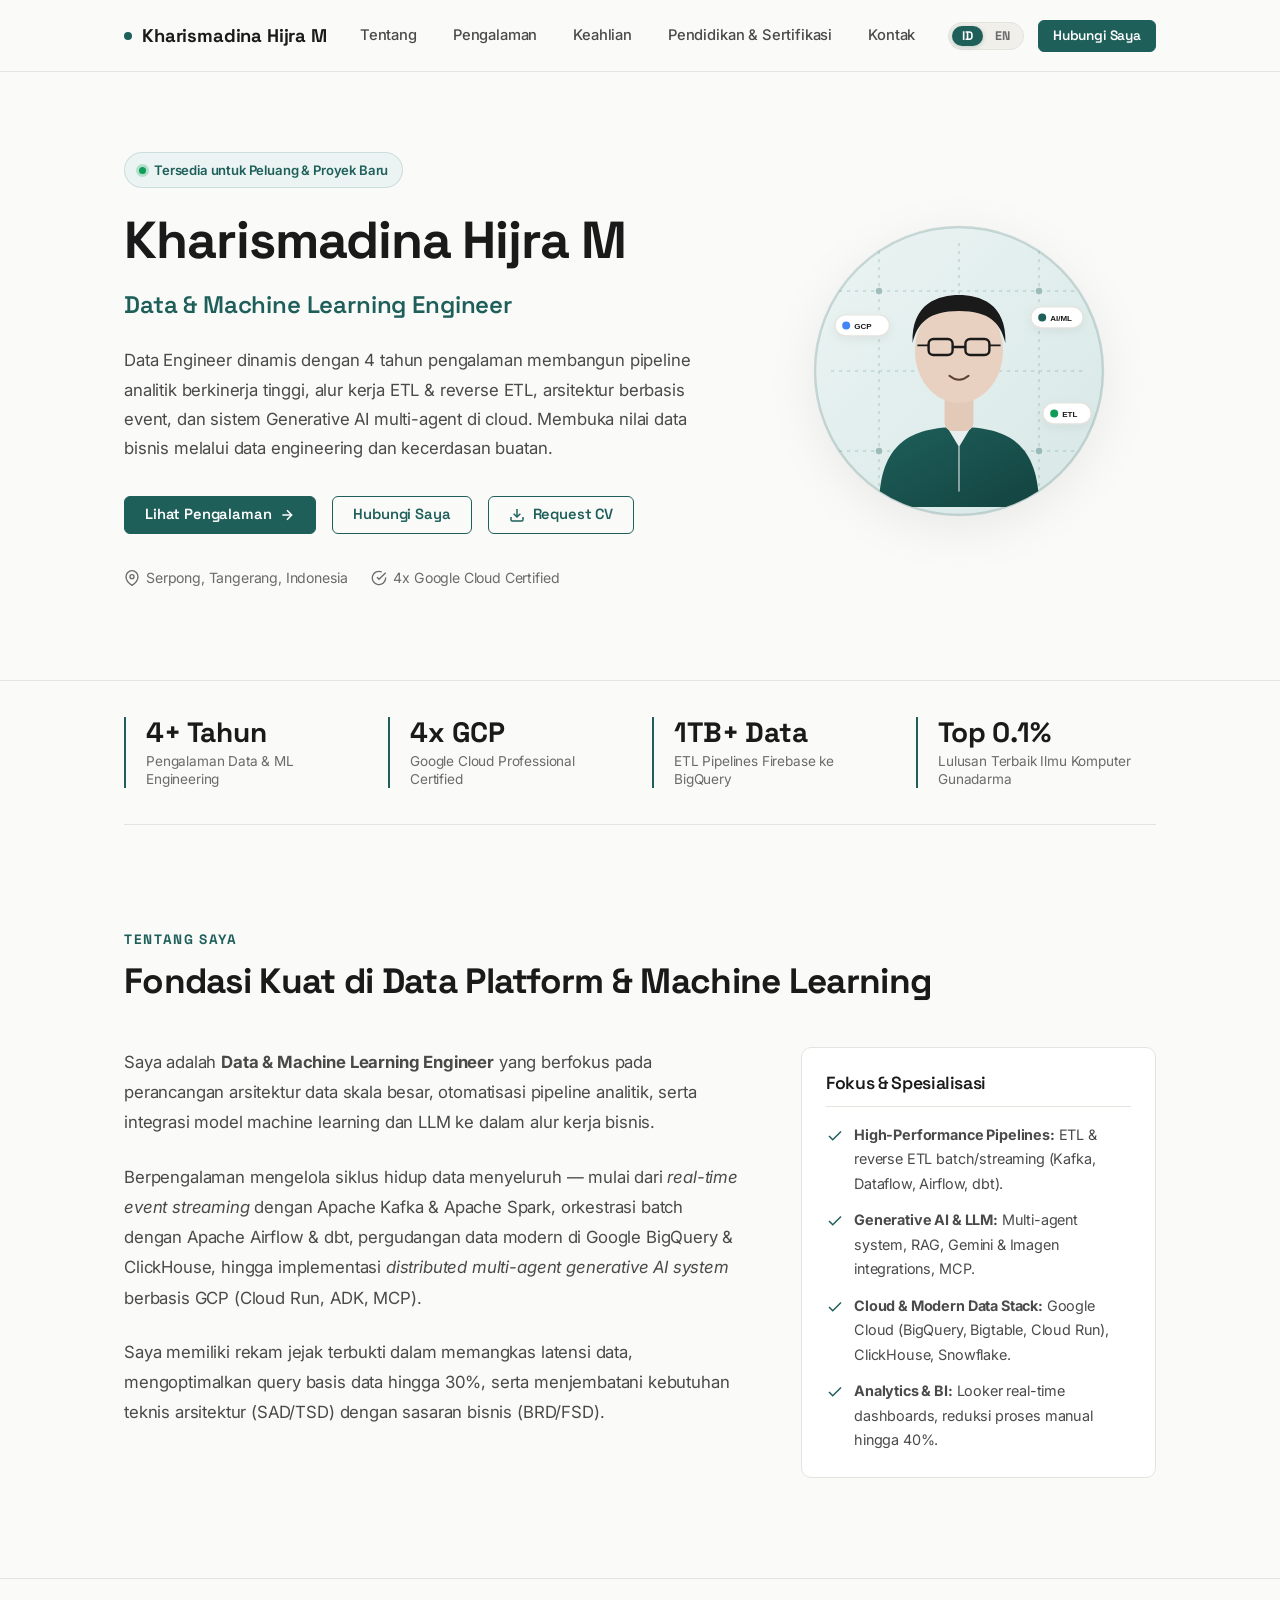
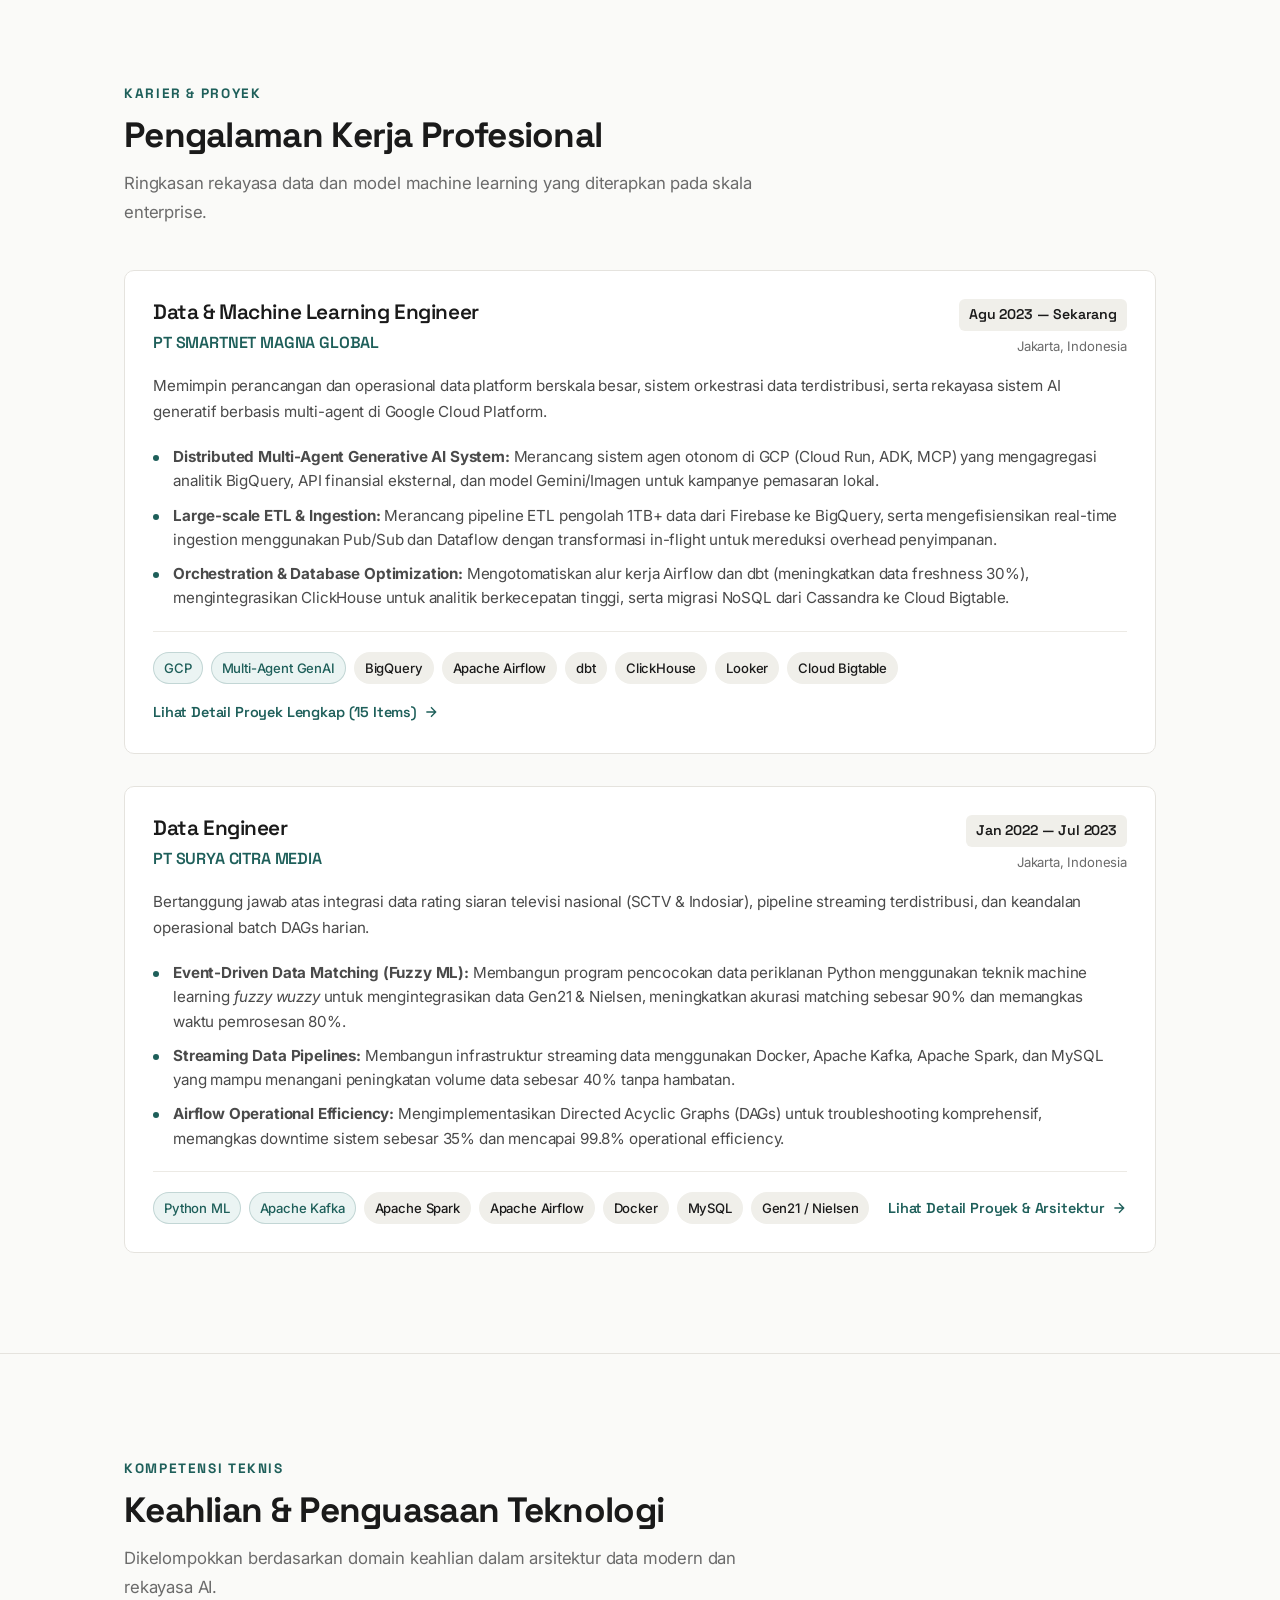
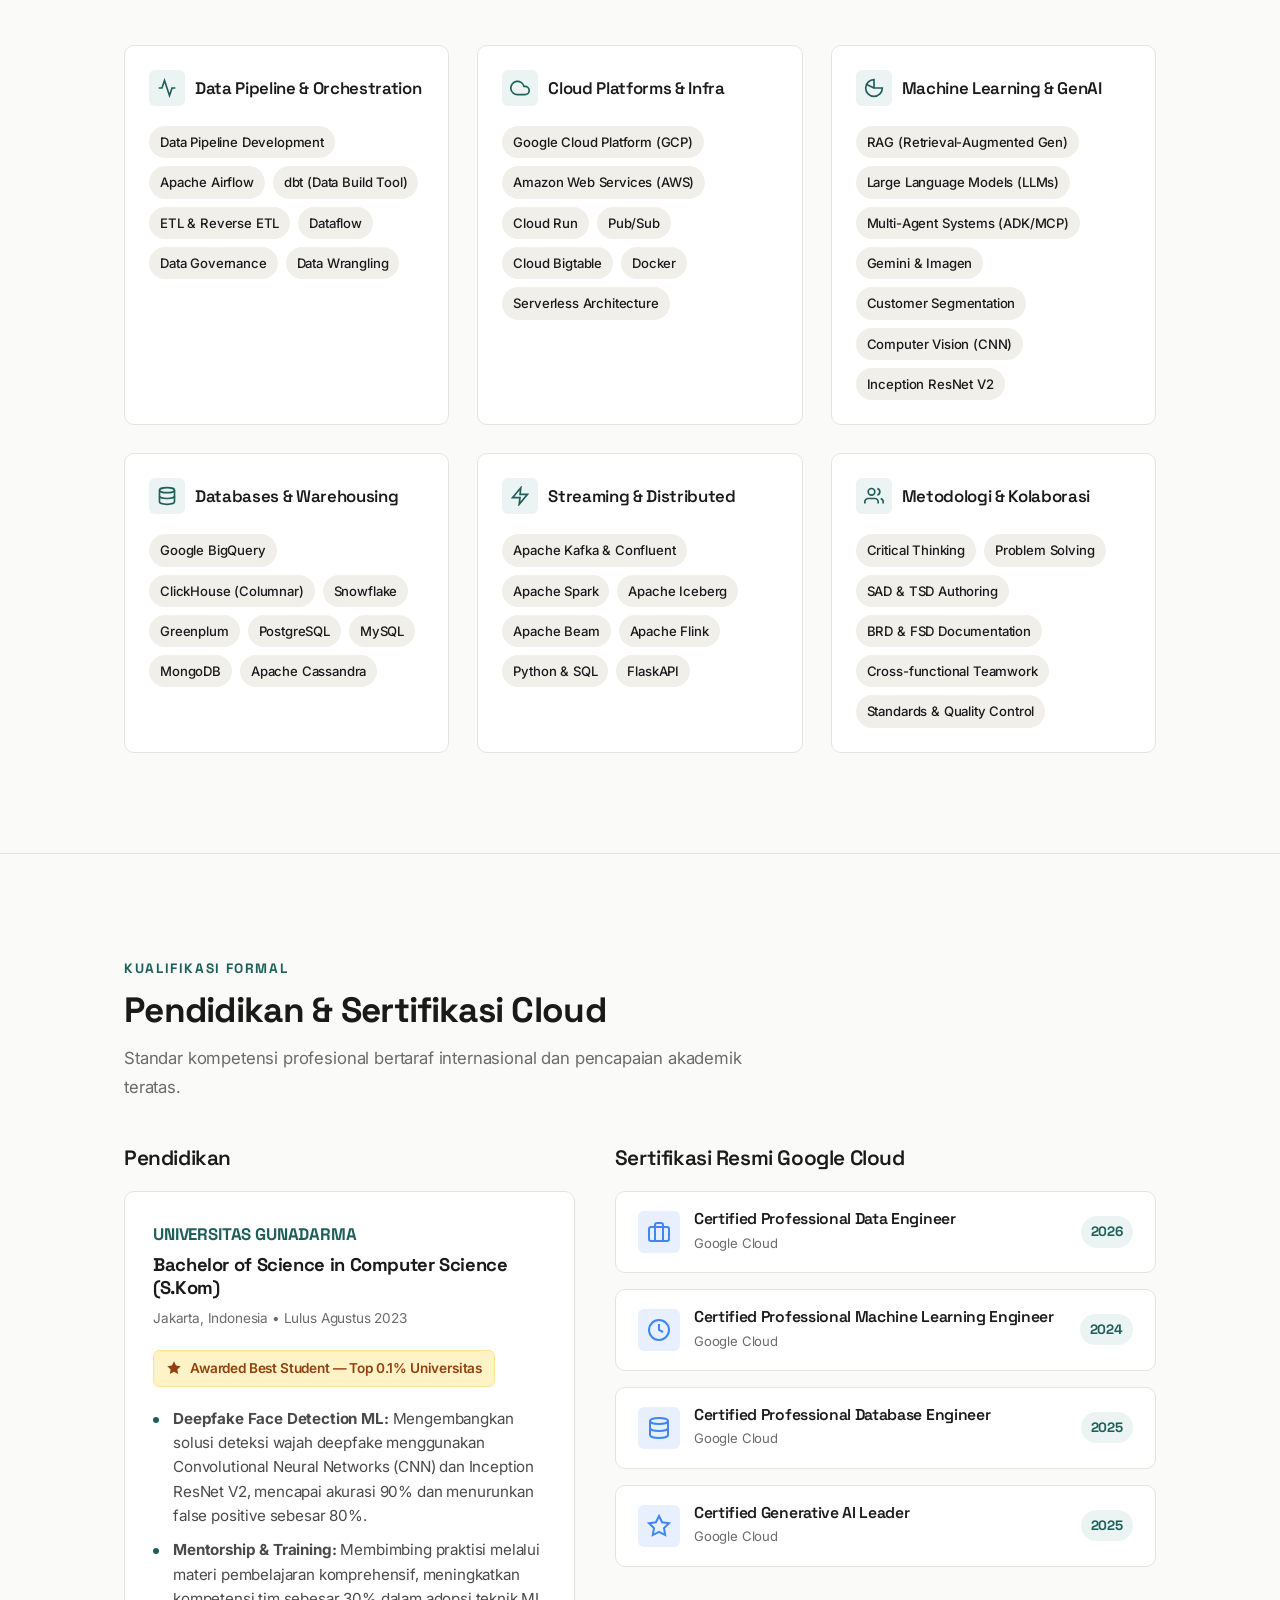
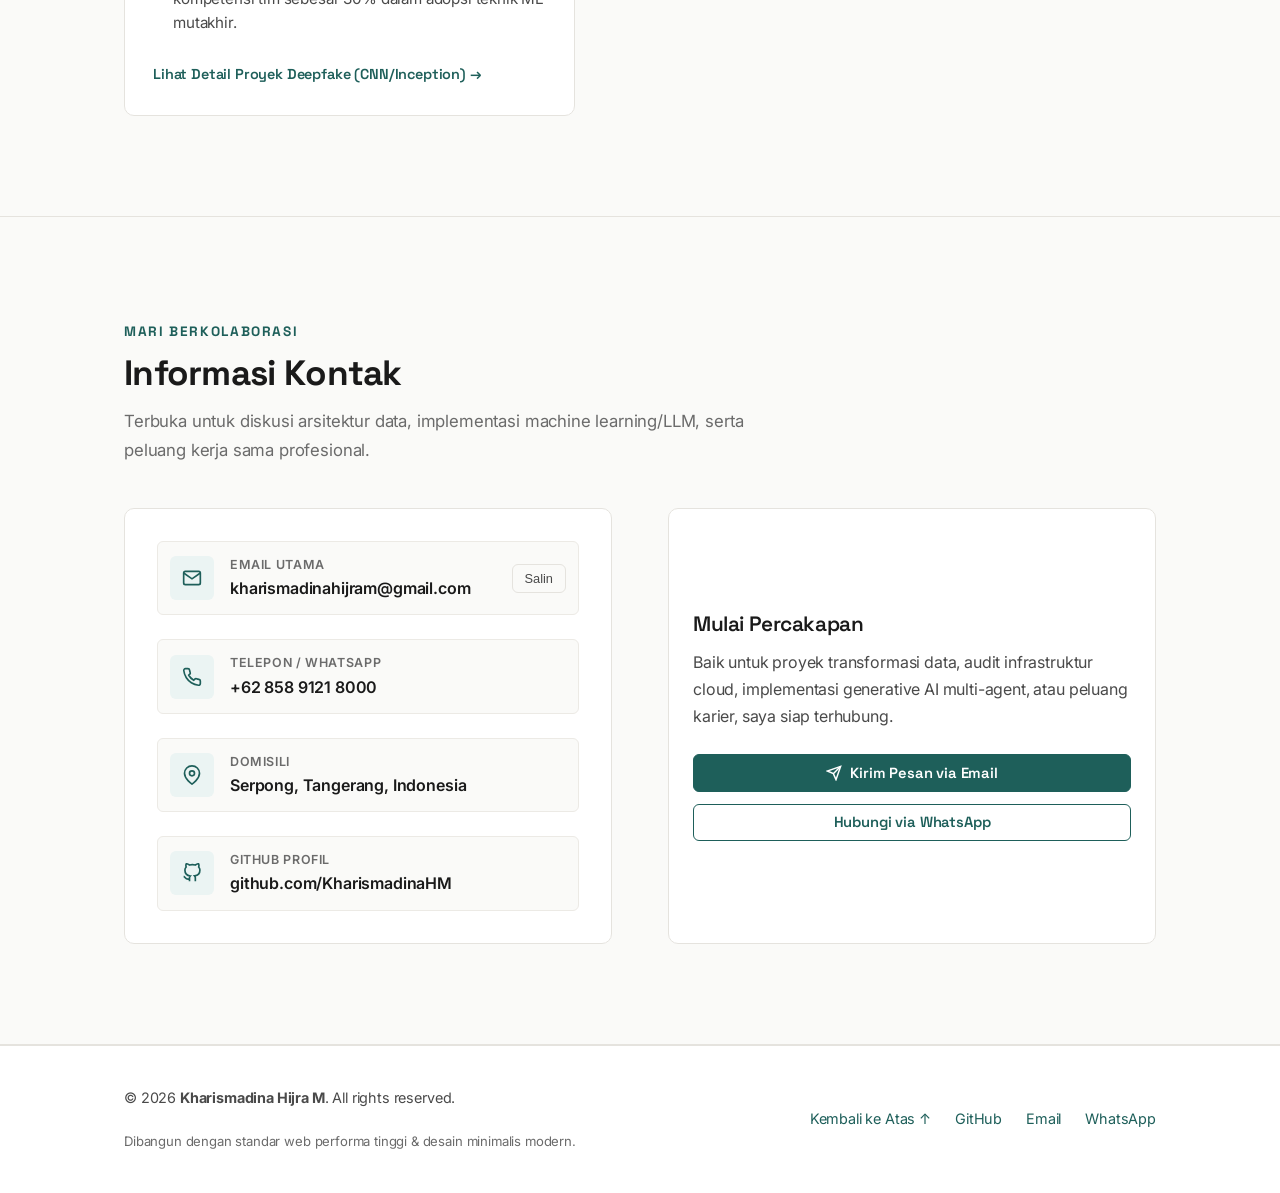
==== index.html @ d27bd9a3 "feat: initial commit personal portfolio website" ====
<!DOCTYPE html>
<html lang="id">
<head>
  <meta charset="UTF-8">
  <meta name="viewport" content="width=device-width, initial-scale=1.0">
  <title>Kharismadina Hijra M — Data & Machine Learning Engineer</title>
  <meta name="description" content="Portfolio profesional Kharismadina Hijra M, Data & Machine Learning Engineer berpengalaman 4 tahun membangun analytics pipelines, ETL, event-driven architecture, dan distributed multi-agent GenAI.">
  <meta name="author" content="Kharismadina Hijra M">

  <!-- Open Graph Meta Tags -->
  <meta property="og:title" content="Kharismadina Hijra M — Data & Machine Learning Engineer">
  <meta property="og:description" content="Dynamic Data Engineer dengan pengalaman 4 tahun membangun high-performance data pipelines, GCP architecture, dan Generative AI systems.">
  <meta property="og:type" content="website">

  <!-- Google Fonts: Inter & Space Grotesk -->
  <link rel="preconnect" href="https://fonts.googleapis.com">
  <link rel="preconnect" href="https://fonts.gstatic.com" crossorigin>
  <link href="https://fonts.googleapis.com/css2?family=Inter:wght@400;500;600;700&family=Space+Grotesk:wght@500;600;700&display=swap" rel="stylesheet">

  <!-- Stylesheet -->
  <link rel="stylesheet" href="css/style.css">
</head>
<body>

  <!-- Header & Navigation -->
  <header class="header">
    <div class="container">
      <div class="nav-wrapper">
        <a href="#hero" class="nav-brand" id="navBrand">
          <span class="brand-dot"></span>
          Kharismadina Hijra M
        </a>

        <nav class="nav-menu" id="navMenu" aria-label="Main Navigation">
          <a href="#about" class="nav-link" data-i18n="nav_about">Tentang</a>
          <a href="#experience" class="nav-link" data-i18n="nav_experience">Pengalaman</a>
          <a href="#skills" class="nav-link" data-i18n="nav_skills">Keahlian</a>
          <a href="#education" class="nav-link" data-i18n="nav_education">Pendidikan & Sertifikasi</a>
          <a href="#contact" class="nav-link" data-i18n="nav_contact">Kontak</a>
        </nav>

        <div class="nav-actions">
          <!-- Bilingual Switcher (ID / EN) -->
          <div class="lang-switcher" role="group" aria-label="Pilih Bahasa / Select Language">
            <button type="button" class="lang-btn active" data-lang="id" aria-pressed="true" title="Bahasa Indonesia">ID</button>
            <button type="button" class="lang-btn" data-lang="en" aria-pressed="false" title="English">EN</button>
          </div>
          <a href="#contact" class="btn btn-primary btn-sm" id="navContactBtn" data-i18n="nav_contact_btn">Hubungi Saya</a>
        </div>

        <button class="mobile-toggle" id="mobileToggle" aria-label="Toggle navigasi menu" aria-expanded="false">
          <svg width="24" height="24" viewBox="0 0 24 24" fill="none" stroke="currentColor" stroke-width="2">
            <line x1="3" y1="12" x2="21" y2="12"></line>
            <line x1="3" y1="6" x2="21" y2="6"></line>
            <line x1="3" y1="18" x2="21" y2="18"></line>
          </svg>
        </button>
      </div>
    </div>
  </header>

  <main>
    <!-- Hero Section -->
    <section class="hero-section" id="hero">
      <div class="container">
        <div class="hero-grid">
          <div class="hero-content fade-in-section">
            <div class="hero-badge-available">
              <span class="status-dot"></span>
              <span data-i18n="hero_available">Tersedia untuk Peluang & Proyek Baru</span>
            </div>
            <h1 class="hero-title">Kharismadina Hijra M</h1>
            <p class="hero-subtitle" data-i18n="hero_subtitle">Data & Machine Learning Engineer</p>
            <p class="hero-tagline" data-i18n="hero_tagline">
              Data Engineer dinamis dengan 4 tahun pengalaman membangun pipeline analitik berkinerja tinggi, alur kerja ETL & reverse ETL, arsitektur berbasis event, dan sistem Generative AI multi-agent di cloud. Membuka nilai data bisnis melalui data engineering dan kecerdasan buatan.
            </p>

            <div class="hero-cta">
              <a href="#experience" class="btn btn-primary" id="heroBtnExperience">
                <span data-i18n="hero_btn_experience">Lihat Pengalaman</span>
                <svg class="btn-icon" viewBox="0 0 24 24" fill="none" stroke="currentColor">
                  <path d="M5 12h14M12 5l7 7-7 7"/>
                </svg>
              </a>
              <a href="#contact" class="btn btn-outline" id="heroBtnContact" data-i18n="hero_btn_contact">Hubungi Saya</a>
              <!-- TODO: letakkan file CV di assets/CV_KharismadinaHM.pdf untuk unduhan langsung -->
              <a href="mailto:kharismadinahijram@gmail.com?subject=Permintaan%20CV%20Kharismadina%20Hijra%20M" class="btn btn-outline" id="heroBtnCV">
                <svg class="btn-icon" viewBox="0 0 24 24" fill="none" stroke="currentColor">
                  <path d="M21 15v4a2 2 0 0 1-2 2H5a2 2 0 0 1-2-2v-4"/>
                  <polyline points="7 10 12 15 17 10"/>
                  <line x1="12" y1="15" x2="12" y2="3"/>
                </svg>
                <span data-i18n="hero_btn_cv">Request CV</span>
              </a>
            </div>

            <div class="hero-location-info">
              <div class="hero-location-item">
                <svg width="16" height="16" viewBox="0 0 24 24" fill="none" stroke="currentColor" stroke-width="2">
                  <path d="M21 10c0 7-9 13-9 13s-9-6-9-13a9 9 0 0 1 18 0z"></path>
                  <circle cx="12" cy="10" r="3"></circle>
                </svg>
                <span>Serpong, Tangerang, Indonesia</span>
              </div>
              <div class="hero-location-item">
                <svg width="16" height="16" viewBox="0 0 24 24" fill="none" stroke="currentColor" stroke-width="2">
                  <path d="M22 11.08V12a10 10 0 1 1-5.93-9.14"></path>
                  <polyline points="22 4 12 14.01 9 11.01"></polyline>
                </svg>
                <span data-i18n="hero_cert_badge">4x Google Cloud Certified</span>
              </div>
            </div>
          </div>

          <div class="hero-visual fade-in-section">
            <div class="avatar-wrapper">
              <img src="assets/avatar.svg" alt="Ilustrasi Kharismadina Hijra M Data & ML Engineer" class="avatar-img" width="320" height="320">
            </div>
          </div>
        </div>
      </div>
    </section>

    <!-- Key Metrics Strip -->
    <div class="container">
      <div class="metrics-strip fade-in-section">
        <div class="metric-item">
          <div class="metric-value" data-i18n="metric_exp_val">4+ Tahun</div>
          <div class="metric-label" data-i18n="metric_exp_lbl">Pengalaman Data & ML Engineering</div>
        </div>
        <div class="metric-item">
          <div class="metric-value" data-i18n="metric_gcp_val">4x GCP</div>
          <div class="metric-label" data-i18n="metric_gcp_lbl">Google Cloud Professional Certified</div>
        </div>
        <div class="metric-item">
          <div class="metric-value" data-i18n="metric_data_val">1TB+ Data</div>
          <div class="metric-label" data-i18n="metric_data_lbl">ETL Pipelines Firebase ke BigQuery</div>
        </div>
        <div class="metric-item">
          <div class="metric-value" data-i18n="metric_edu_val">Top 0.1%</div>
          <div class="metric-label" data-i18n="metric_edu_lbl">Lulusan Terbaik Ilmu Komputer Gunadarma</div>
        </div>
      </div>
    </div>

    <!-- About Section -->
    <section class="section" id="about">
      <div class="container">
        <div class="section-header fade-in-section">
          <span class="section-subtitle" data-i18n="about_subtitle">Tentang Saya</span>
          <h2 data-i18n="about_title">Fondasi Kuat di Data Platform & Machine Learning</h2>
        </div>

        <div class="about-content fade-in-section">
          <div class="about-text">
            <p data-i18n="about_p1" data-i18n-html="true">
              Saya adalah <strong>Data & Machine Learning Engineer</strong> yang berfokus pada perancangan arsitektur data skala besar, otomatisasi pipeline analitik, serta integrasi model machine learning dan LLM ke dalam alur kerja bisnis.
            </p>
            <p data-i18n="about_p2" data-i18n-html="true">
              Berpengalaman mengelola siklus hidup data menyeluruh — mulai dari <em>real-time event streaming</em> dengan Apache Kafka & Apache Spark, orkestrasi batch dengan Apache Airflow & dbt, pergudangan data modern di Google BigQuery & ClickHouse, hingga implementasi <em>distributed multi-agent generative AI system</em> berbasis GCP (Cloud Run, ADK, MCP).
            </p>
            <p data-i18n="about_p3">
              Saya memiliki rekam jejak terbukti dalam memangkas latensi data, mengoptimalkan query basis data hingga 30%, serta menjembatani kebutuhan teknis arsitektur (SAD/TSD) dengan sasaran bisnis (BRD/FSD).
            </p>
          </div>

          <div class="about-card">
            <h3 class="about-card-title" data-i18n="about_card_title">Fokus & Spesialisasi</h3>
            <div class="about-highlight-list">
              <div class="about-highlight-item">
                <svg width="18" height="18" viewBox="0 0 24 24" fill="none" stroke="currentColor" stroke-width="2">
                  <polyline points="20 6 9 17 4 12"/>
                </svg>
                <span data-i18n="about_focus_1" data-i18n-html="true"><strong>High-Performance Pipelines:</strong> ETL & reverse ETL batch/streaming (Kafka, Dataflow, Airflow, dbt).</span>
              </div>
              <div class="about-highlight-item">
                <svg width="18" height="18" viewBox="0 0 24 24" fill="none" stroke="currentColor" stroke-width="2">
                  <polyline points="20 6 9 17 4 12"/>
                </svg>
                <span data-i18n="about_focus_2" data-i18n-html="true"><strong>Generative AI & LLM:</strong> Multi-agent system, RAG, Gemini & Imagen integrations, MCP.</span>
              </div>
              <div class="about-highlight-item">
                <svg width="18" height="18" viewBox="0 0 24 24" fill="none" stroke="currentColor" stroke-width="2">
                  <polyline points="20 6 9 17 4 12"/>
                </svg>
                <span data-i18n="about_focus_3" data-i18n-html="true"><strong>Cloud & Modern Data Stack:</strong> Google Cloud (BigQuery, Bigtable, Cloud Run), ClickHouse, Snowflake.</span>
              </div>
              <div class="about-highlight-item">
                <svg width="18" height="18" viewBox="0 0 24 24" fill="none" stroke="currentColor" stroke-width="2">
                  <polyline points="20 6 9 17 4 12"/>
                </svg>
                <span data-i18n="about_focus_4" data-i18n-html="true"><strong>Analytics & BI:</strong> Looker real-time dashboards, reduksi proses manual hingga 40%.</span>
              </div>
            </div>
          </div>
        </div>
      </div>
    </section>

    <!-- Experience Section -->
    <section class="section" id="experience">
      <div class="container">
        <div class="section-header fade-in-section">
          <span class="section-subtitle" data-i18n="exp_subtitle">Karier & Proyek</span>
          <h2 data-i18n="exp_title">Pengalaman Kerja Profesional</h2>
          <p class="section-desc" data-i18n="exp_desc">Ringkasan rekayasa data dan model machine learning yang diterapkan pada skala enterprise.</p>
        </div>

        <div class="experience-list">
          <!-- Experience Card 1: PT Smartnet Magna Global -->
          <article class="experience-card fade-in-section" id="exp-smartnet">
            <div class="experience-header">
              <div>
                <h3 class="experience-role">Data & Machine Learning Engineer</h3>
                <p class="experience-company">PT SMARTNET MAGNA GLOBAL</p>
              </div>
              <div class="experience-meta">
                <span class="experience-period" data-i18n="exp_smartnet_period">Agu 2023 — Sekarang</span>
                <span class="experience-location">Jakarta, Indonesia</span>
              </div>
            </div>

            <p class="text-secondary" style="font-size: 0.95rem;" data-i18n="exp_smartnet_p">
              Memimpin perancangan dan operasional data platform berskala besar, sistem orkestrasi data terdistribusi, serta rekayasa sistem AI generatif berbasis multi-agent di Google Cloud Platform.
            </p>

            <div class="experience-highlights">
              <div class="experience-highlight-bullet" data-i18n="exp_smartnet_h1" data-i18n-html="true">
                <strong>Distributed Multi-Agent Generative AI System:</strong> Merancang sistem agen otonom di GCP (Cloud Run, ADK, MCP) yang mengagregasi analitik BigQuery, API finansial eksternal, dan model Gemini/Imagen untuk kampanye pemasaran lokal.
              </div>
              <div class="experience-highlight-bullet" data-i18n="exp_smartnet_h2" data-i18n-html="true">
                <strong>Large-scale ETL & Ingestion:</strong> Merancang pipeline ETL pengolah 1TB+ data dari Firebase ke BigQuery, serta mengefisiensikan real-time ingestion menggunakan Pub/Sub dan Dataflow dengan transformasi in-flight untuk mereduksi overhead penyimpanan.
              </div>
              <div class="experience-highlight-bullet" data-i18n="exp_smartnet_h3" data-i18n-html="true">
                <strong>Orchestration & Database Optimization:</strong> Mengotomatiskan alur kerja Airflow dan dbt (meningkatkan data freshness 30%), mengintegrasikan ClickHouse untuk analitik berkecepatan tinggi, serta migrasi NoSQL dari Cassandra ke Cloud Bigtable.
              </div>
            </div>

            <div class="experience-footer">
              <div class="tag-list">
                <span class="tag tag-accent">GCP</span>
                <span class="tag tag-accent">Multi-Agent GenAI</span>
                <span class="tag">BigQuery</span>
                <span class="tag">Apache Airflow</span>
                <span class="tag">dbt</span>
                <span class="tag">ClickHouse</span>
                <span class="tag">Looker</span>
                <span class="tag">Cloud Bigtable</span>
              </div>
              <a href="experience-smartnet.html" class="link-detail" id="linkDetailSmartnet">
                <span data-i18n="exp_smartnet_link">Lihat Detail Proyek Lengkap (15 Items)</span>
                <svg width="16" height="16" viewBox="0 0 24 24" fill="none" stroke="currentColor" stroke-width="2">
                  <path d="M5 12h14M12 5l7 7-7 7"/>
                </svg>
              </a>
            </div>
          </article>

          <!-- Experience Card 2: PT Surya Citra Media -->
          <article class="experience-card fade-in-section" id="exp-scm">
            <div class="experience-header">
              <div>
                <h3 class="experience-role">Data Engineer</h3>
                <p class="experience-company">PT SURYA CITRA MEDIA</p>
              </div>
              <div class="experience-meta">
                <span class="experience-period" data-i18n="exp_scm_period">Jan 2022 — Jul 2023</span>
                <span class="experience-location">Jakarta, Indonesia</span>
              </div>
            </div>

            <p class="text-secondary" style="font-size: 0.95rem;" data-i18n="exp_scm_p">
              Bertanggung jawab atas integrasi data rating siaran televisi nasional (SCTV & Indosiar), pipeline streaming terdistribusi, dan keandalan operasional batch DAGs harian.
            </p>

            <div class="experience-highlights">
              <div class="experience-highlight-bullet" data-i18n="exp_scm_h1" data-i18n-html="true">
                <strong>Event-Driven Data Matching (Fuzzy ML):</strong> Membangun program pencocokan data periklanan Python menggunakan teknik machine learning <em>fuzzy wuzzy</em> untuk mengintegrasikan data Gen21 & Nielsen, meningkatkan akurasi matching sebesar 90% dan memangkas waktu pemrosesan 80%.
              </div>
              <div class="experience-highlight-bullet" data-i18n="exp_scm_h2" data-i18n-html="true">
                <strong>Streaming Data Pipelines:</strong> Membangun infrastruktur streaming data menggunakan Docker, Apache Kafka, Apache Spark, dan MySQL yang mampu menangani peningkatan volume data sebesar 40% tanpa hambatan.
              </div>
              <div class="experience-highlight-bullet" data-i18n="exp_scm_h3" data-i18n-html="true">
                <strong>Airflow Operational Efficiency:</strong> Mengimplementasikan Directed Acyclic Graphs (DAGs) untuk troubleshooting komprehensif, memangkas downtime sistem sebesar 35% dan mencapai 99.8% operational efficiency.
              </div>
            </div>

            <div class="experience-footer">
              <div class="tag-list">
                <span class="tag tag-accent">Python ML</span>
                <span class="tag tag-accent">Apache Kafka</span>
                <span class="tag">Apache Spark</span>
                <span class="tag">Apache Airflow</span>
                <span class="tag">Docker</span>
                <span class="tag">MySQL</span>
                <span class="tag">Gen21 / Nielsen</span>
              </div>
              <a href="experience-scm.html" class="link-detail" id="linkDetailScm">
                <span data-i18n="exp_scm_link">Lihat Detail Proyek & Arsitektur</span>
                <svg width="16" height="16" viewBox="0 0 24 24" fill="none" stroke="currentColor" stroke-width="2">
                  <path d="M5 12h14M12 5l7 7-7 7"/>
                </svg>
              </a>
            </div>
          </article>
        </div>
      </div>
    </section>

    <!-- Skills Section -->
    <section class="section" id="skills">
      <div class="container">
        <div class="section-header fade-in-section">
          <span class="section-subtitle" data-i18n="skills_subtitle">Kompetensi Teknis</span>
          <h2 data-i18n="skills_title">Keahlian & Penguasaan Teknologi</h2>
          <p class="section-desc" data-i18n="skills_desc">Dikelompokkan berdasarkan domain keahlian dalam arsitektur data modern dan rekayasa AI.</p>
        </div>

        <div class="skills-grid fade-in-section">
          <!-- Skill Card 1: Data Pipeline & Orchestration -->
          <div class="skill-category-card">
            <div class="skill-category-header">
              <div class="skill-icon-box">
                <svg width="20" height="20" viewBox="0 0 24 24" fill="none" stroke="currentColor" stroke-width="2">
                  <path d="M22 12h-4l-3 9L9 3l-3 9H2"/>
                </svg>
              </div>
              <h3 class="skill-category-title" data-i18n="skill_cat_1">Data Pipeline & Orchestration</h3>
            </div>
            <div class="skills-pill-container">
              <span class="tag">Data Pipeline Development</span>
              <span class="tag">Apache Airflow</span>
              <span class="tag">dbt (Data Build Tool)</span>
              <span class="tag">ETL & Reverse ETL</span>
              <span class="tag">Dataflow</span>
              <span class="tag">Data Governance</span>
              <span class="tag">Data Wrangling</span>
            </div>
          </div>

          <!-- Skill Card 2: Cloud Platforms -->
          <div class="skill-category-card">
            <div class="skill-category-header">
              <div class="skill-icon-box">
                <svg width="20" height="20" viewBox="0 0 24 24" fill="none" stroke="currentColor" stroke-width="2">
                  <path d="M18 10h-1.26A8 8 0 1 0 9 20h9a5 5 0 0 0 0-10z"/>
                </svg>
              </div>
              <h3 class="skill-category-title" data-i18n="skill_cat_2">Cloud Platforms & Infra</h3>
            </div>
            <div class="skills-pill-container">
              <span class="tag">Google Cloud Platform (GCP)</span>
              <span class="tag">Amazon Web Services (AWS)</span>
              <span class="tag">Cloud Run</span>
              <span class="tag">Pub/Sub</span>
              <span class="tag">Cloud Bigtable</span>
              <span class="tag">Docker</span>
              <span class="tag">Serverless Architecture</span>
            </div>
          </div>

          <!-- Skill Card 3: Machine Learning & Generative AI -->
          <div class="skill-category-card">
            <div class="skill-category-header">
              <div class="skill-icon-box">
                <svg width="20" height="20" viewBox="0 0 24 24" fill="none" stroke="currentColor" stroke-width="2">
                  <path d="M12 2a10 10 0 1 0 10 10H12V2z"/>
                  <path d="M12 12L2.5 7.5"/>
                </svg>
              </div>
              <h3 class="skill-category-title" data-i18n="skill_cat_3">Machine Learning & GenAI</h3>
            </div>
            <div class="skills-pill-container">
              <span class="tag">RAG (Retrieval-Augmented Gen)</span>
              <span class="tag">Large Language Models (LLMs)</span>
              <span class="tag">Multi-Agent Systems (ADK/MCP)</span>
              <span class="tag">Gemini & Imagen</span>
              <span class="tag">Customer Segmentation</span>
              <span class="tag">Computer Vision (CNN)</span>
              <span class="tag">Inception ResNet V2</span>
            </div>
          </div>

          <!-- Skill Card 4: Databases & Warehousing -->
          <div class="skill-category-card">
            <div class="skill-category-header">
              <div class="skill-icon-box">
                <svg width="20" height="20" viewBox="0 0 24 24" fill="none" stroke="currentColor" stroke-width="2">
                  <ellipse cx="12" cy="5" rx="9" ry="3"/>
                  <path d="M21 12c0 1.66-4 3-9 3s-9-1.34-9-3"/>
                  <path d="M3 5v14c0 1.66 4 3 9 3s9-1.34 9-3V5"/>
                </svg>
              </div>
              <h3 class="skill-category-title" data-i18n="skill_cat_4">Databases & Warehousing</h3>
            </div>
            <div class="skills-pill-container">
              <span class="tag">Google BigQuery</span>
              <span class="tag">ClickHouse (Columnar)</span>
              <span class="tag">Snowflake</span>
              <span class="tag">Greenplum</span>
              <span class="tag">PostgreSQL</span>
              <span class="tag">MySQL</span>
              <span class="tag">MongoDB</span>
              <span class="tag">Apache Cassandra</span>
            </div>
          </div>

          <!-- Skill Card 5: Streaming & Distributed Analytics -->
          <div class="skill-category-card">
            <div class="skill-category-header">
              <div class="skill-icon-box">
                <svg width="20" height="20" viewBox="0 0 24 24" fill="none" stroke="currentColor" stroke-width="2">
                  <polygon points="13 2 3 14 12 14 11 22 21 10 12 10 13 2"/>
                </svg>
              </div>
              <h3 class="skill-category-title" data-i18n="skill_cat_5">Streaming & Distributed</h3>
            </div>
            <div class="skills-pill-container">
              <span class="tag">Apache Kafka & Confluent</span>
              <span class="tag">Apache Spark</span>
              <span class="tag">Apache Iceberg</span>
              <span class="tag">Apache Beam</span>
              <span class="tag">Apache Flink</span>
              <span class="tag">Python & SQL</span>
              <span class="tag">FlaskAPI</span>
            </div>
          </div>

          <!-- Skill Card 6: Professional & Soft Skills -->
          <div class="skill-category-card">
            <div class="skill-category-header">
              <div class="skill-icon-box">
                <svg width="20" height="20" viewBox="0 0 24 24" fill="none" stroke="currentColor" stroke-width="2">
                  <path d="M17 21v-2a4 4 0 0 0-4-4H5a4 4 0 0 0-4 4v2"></path>
                  <circle cx="9" cy="7" r="4"></circle>
                  <path d="M23 21v-2a4 4 0 0 0-3-3.87"></path>
                  <path d="M16 3.13a4 4 0 0 1 0 7.75"></path>
                </svg>
              </div>
              <h3 class="skill-category-title" data-i18n="skill_cat_6">Metodologi & Kolaborasi</h3>
            </div>
            <div class="skills-pill-container">
              <span class="tag">Critical Thinking</span>
              <span class="tag">Problem Solving</span>
              <span class="tag">SAD & TSD Authoring</span>
              <span class="tag">BRD & FSD Documentation</span>
              <span class="tag">Cross-functional Teamwork</span>
              <span class="tag">Standards & Quality Control</span>
            </div>
          </div>
        </div>
      </div>
    </section>

    <!-- Education & Certifications Section -->
    <section class="section" id="education">
      <div class="container">
        <div class="section-header fade-in-section">
          <span class="section-subtitle" data-i18n="edu_subtitle">Kualifikasi Formal</span>
          <h2 data-i18n="edu_title">Pendidikan & Sertifikasi Cloud</h2>
          <p class="section-desc" data-i18n="edu_desc">Standar kompetensi profesional bertaraf internasional dan pencapaian akademik teratas.</p>
        </div>

        <div class="edu-cert-grid fade-in-section">
          <!-- Education Column -->
          <div class="edu-column">
            <h3 style="margin-bottom: 1.25rem;" data-i18n="edu_heading">Pendidikan</h3>
            
            <div class="edu-card">
              <p class="edu-institution">UNIVERSITAS GUNADARMA</p>
              <h4 class="edu-degree" data-i18n="edu_degree">Bachelor of Science in Computer Science (S.Kom)</h4>
              <p class="edu-time" data-i18n="edu_time">Jakarta, Indonesia • Lulus Agustus 2023</p>

              <div class="edu-award-badge">
                <svg width="16" height="16" viewBox="0 0 24 24" fill="currentColor">
                  <polygon points="12 2 15.09 8.26 22 9.27 17 14.14 18.18 21.02 12 17.77 5.82 21.02 7 14.14 2 9.27 8.91 8.26 12 2"/>
                </svg>
                <span data-i18n="edu_award">Awarded Best Student — Top 0.1% Universitas</span>
              </div>

              <div class="bullet-list">
                <div class="bullet-item" data-i18n="edu_bullet_1" data-i18n-html="true">
                  <strong>Deepfake Face Detection ML:</strong> Mengembangkan solusi deteksi wajah deepfake menggunakan Convolutional Neural Networks (CNN) dan Inception ResNet V2, mencapai akurasi 90% dan menurunkan false positive sebesar 80%.
                </div>
                <div class="bullet-item" data-i18n="edu_bullet_2" data-i18n-html="true">
                  <strong>Mentorship & Training:</strong> Membimbing praktisi melalui materi pembelajaran komprehensif, meningkatkan kompetensi tim sebesar 30% dalam adopsi teknik ML mutakhir.
                </div>
              </div>

              <div style="margin-top: 1.5rem;">
                <a href="project-deepfake-detection.html" class="link-detail" id="linkDetailDeepfake">
                  <span data-i18n="edu_link">Lihat Detail Proyek Deepfake (CNN/Inception) →</span>
                </a>
              </div>
            </div>
          </div>

          <!-- Certifications Column -->
          <div class="cert-column">
            <h3 style="margin-bottom: 1.25rem;" data-i18n="cert_heading">Sertifikasi Resmi Google Cloud</h3>

            <div class="cert-list">
              <!-- Cert 1 -->
              <div class="cert-card">
                <div class="cert-info">
                  <div class="cert-badge-logo">
                    <svg width="24" height="24" viewBox="0 0 24 24" fill="none" stroke="currentColor" stroke-width="2">
                      <rect x="2" y="7" width="20" height="14" rx="2" ry="2"/>
                      <path d="M16 21V5a2 2 0 0 0-2-2h-4a2 2 0 0 0-2 2v16"/>
                    </svg>
                  </div>
                  <div>
                    <h4 class="cert-title">Certified Professional Data Engineer</h4>
                    <p class="cert-issuer">Google Cloud</p>
                  </div>
                </div>
                <span class="cert-year">2026</span>
              </div>

              <!-- Cert 2 -->
              <div class="cert-card">
                <div class="cert-info">
                  <div class="cert-badge-logo">
                    <svg width="24" height="24" viewBox="0 0 24 24" fill="none" stroke="currentColor" stroke-width="2">
                      <circle cx="12" cy="12" r="10"/>
                      <path d="M12 6v6l4 2"/>
                    </svg>
                  </div>
                  <div>
                    <h4 class="cert-title">Certified Professional Machine Learning Engineer</h4>
                    <p class="cert-issuer">Google Cloud</p>
                  </div>
                </div>
                <span class="cert-year">2024</span>
              </div>

              <!-- Cert 3 -->
              <div class="cert-card">
                <div class="cert-info">
                  <div class="cert-badge-logo">
                    <svg width="24" height="24" viewBox="0 0 24 24" fill="none" stroke="currentColor" stroke-width="2">
                      <ellipse cx="12" cy="5" rx="9" ry="3"/>
                      <path d="M21 12c0 1.66-4 3-9 3s-9-1.34-9-3"/>
                      <path d="M3 5v14c0 1.66 4 3 9 3s9-1.34 9-3V5"/>
                    </svg>
                  </div>
                  <div>
                    <h4 class="cert-title">Certified Professional Database Engineer</h4>
                    <p class="cert-issuer">Google Cloud</p>
                  </div>
                </div>
                <span class="cert-year">2025</span>
              </div>

              <!-- Cert 4 -->
              <div class="cert-card">
                <div class="cert-info">
                  <div class="cert-badge-logo">
                    <svg width="24" height="24" viewBox="0 0 24 24" fill="none" stroke="currentColor" stroke-width="2">
                      <polygon points="12 2 15.09 8.26 22 9.27 17 14.14 18.18 21.02 12 17.77 5.82 21.02 7 14.14 2 9.27 8.91 8.26 12 2"/>
                    </svg>
                  </div>
                  <div>
                    <h4 class="cert-title">Certified Generative AI Leader</h4>
                    <p class="cert-issuer">Google Cloud</p>
                  </div>
                </div>
                <span class="cert-year">2025</span>
              </div>
            </div>
          </div>
        </div>
      </div>
    </section>

    <!-- Contact Section -->
    <section class="section" id="contact">
      <div class="container">
        <div class="section-header fade-in-section">
          <span class="section-subtitle" data-i18n="contact_subtitle">Mari Berkolaborasi</span>
          <h2 data-i18n="contact_title">Informasi Kontak</h2>
          <p class="section-desc" data-i18n="contact_desc">Terbuka untuk diskusi arsitektur data, implementasi machine learning/LLM, serta peluang kerja sama profesional.</p>
        </div>

        <div class="contact-grid fade-in-section">
          <div class="contact-card-box">
            <!-- Email Channel -->
            <div class="contact-channel">
              <div class="contact-icon">
                <svg width="20" height="20" viewBox="0 0 24 24" fill="none" stroke="currentColor" stroke-width="2">
                  <path d="M4 4h16c1.1 0 2 .9 2 2v12c0 1.1-.9 2-2 2H4c-1.1 0-2-.9-2-2V6c0-1.1.9-2 2-2z"/>
                  <polyline points="22,6 12,13 2,6"/>
                </svg>
              </div>
              <div>
                <div class="contact-label" data-i18n="contact_email_lbl">Email Utama</div>
                <a href="mailto:kharismadinahijram@gmail.com" class="contact-val" id="contactEmailLink">kharismadinahijram@gmail.com</a>
              </div>
              <button type="button" class="btn-copy-email" id="btnCopyEmail" data-email="kharismadinahijram@gmail.com" title="Salin email" data-i18n="contact_copy_btn">
                Salin
              </button>
            </div>

            <!-- Phone / WhatsApp Channel -->
            <div class="contact-channel">
              <div class="contact-icon">
                <svg width="20" height="20" viewBox="0 0 24 24" fill="none" stroke="currentColor" stroke-width="2">
                  <path d="M22 16.92v3a2 2 0 0 1-2.18 2 19.79 19.79 0 0 1-8.63-3.07 19.5 19.5 0 0 1-6-6 19.79 19.79 0 0 1-3.07-8.67A2 2 0 0 1 4.11 2h3a2 2 0 0 1 2 1.72 12.84 12.84 0 0 0 .7 2.81 2 2 0 0 1-.45 2.11L8.09 9.91a16 16 0 0 0 6 6l1.27-1.27a2 2 0 0 1 2.11-.45 12.84 12.84 0 0 0 2.81.7A2 2 0 0 1 22 16.92z"/>
                </svg>
              </div>
              <div>
                <div class="contact-label" data-i18n="contact_phone_lbl">Telepon / WhatsApp</div>
                <a href="https://wa.me/6285891218000" target="_blank" rel="noopener noreferrer" class="contact-val" id="contactPhoneLink">+62 858 9121 8000</a>
              </div>
            </div>

            <!-- Location Channel -->
            <div class="contact-channel">
              <div class="contact-icon">
                <svg width="20" height="20" viewBox="0 0 24 24" fill="none" stroke="currentColor" stroke-width="2">
                  <path d="M21 10c0 7-9 13-9 13s-9-6-9-13a9 9 0 0 1 18 0z"/>
                  <circle cx="12" cy="10" r="3"/>
                </svg>
              </div>
              <div>
                <div class="contact-label" data-i18n="contact_loc_lbl">Domisili</div>
                <span class="contact-val">Serpong, Tangerang, Indonesia</span>
              </div>
            </div>

            <!-- GitHub Channel -->
            <div class="contact-channel">
              <div class="contact-icon">
                <svg width="20" height="20" viewBox="0 0 24 24" fill="none" stroke="currentColor" stroke-width="2">
                  <path d="M9 19c-5 1.5-5-2.5-7-3m14 6v-3.87a3.37 3.37 0 0 0-.94-2.61c3.14-.35 6.44-1.54 6.44-7A5.44 5.44 0 0 0 20 4.77 5.07 5.07 0 0 0 19.91 1S18.73.65 16 2.48a13.38 13.38 0 0 0-7 0C6.27.65 5.09 1 5.09 1A5.07 5.07 0 0 0 5 4.77a5.44 5.44 0 0 0-1.5 3.78c0 5.42 3.3 6.61 6.44 7A3.37 3.37 0 0 0 9 18.13V22"></path>
                </svg>
              </div>
              <div>
                <div class="contact-label" data-i18n="contact_github_lbl">GitHub Profil</div>
                <a href="https://github.com/KharismadinaHM" target="_blank" rel="noopener noreferrer" class="contact-val" id="contactGithubLink">github.com/KharismadinaHM</a>
              </div>
            </div>
          </div>

          <!-- Direct Message Card -->
          <div class="about-card" style="display: flex; flex-direction: column; justify-content: center;">
            <h3 style="margin-bottom: 0.75rem;" data-i18n="contact_cta_title">Mulai Percakapan</h3>
            <p style="margin-bottom: 1.5rem; color: var(--text-secondary);" data-i18n="contact_cta_desc">
              Baik untuk proyek transformasi data, audit infrastruktur cloud, implementasi generative AI multi-agent, atau peluang karier, saya siap terhubung.
            </p>
            <div style="display: flex; flex-direction: column; gap: 0.75rem;">
              <a href="mailto:kharismadinahijram@gmail.com?subject=Kolaborasi%20Proyek%20Data%20&body=Halo%20Kharismadina," class="btn btn-primary" id="btnSendDirectEmail">
                <svg class="btn-icon" viewBox="0 0 24 24" fill="none" stroke="currentColor">
                  <line x1="22" y1="2" x2="11" y2="13"></line>
                  <polygon points="22 2 15 22 11 13 2 9 22 2"></polygon>
                </svg>
                <span data-i18n="contact_btn_email">Kirim Pesan via Email</span>
              </a>
              <a href="https://wa.me/6285891218000?text=Halo%20Kharismadina,%20saya%20tertarik%20berdiskusi%20mengenai%20proyek%20data" target="_blank" rel="noopener noreferrer" class="btn btn-outline" id="btnSendWhatsapp" data-i18n="contact_btn_wa">
                Hubungi via WhatsApp
              </a>
            </div>
          </div>
        </div>
      </div>
    </section>
  </main>

  <!-- Toast Notification element -->
  <div class="toast-notice" id="toastNotice" role="status" aria-live="polite"></div>

  <!-- Footer -->
  <footer class="footer">
    <div class="container">
      <div class="footer-wrapper">
        <div>
          <p>© 2026 <strong>Kharismadina Hijra M</strong>. All rights reserved.</p>
          <p style="font-size: 0.82rem; color: var(--text-muted); margin-top: 4px;" data-i18n="footer_tag">Dibangun dengan standar web performa tinggi & desain minimalis modern.</p>
        </div>
        <div class="footer-links">
          <a href="#hero" data-i18n="footer_back_top">Kembali ke Atas ↑</a>
          <a href="https://github.com/KharismadinaHM" target="_blank" rel="noopener noreferrer">GitHub</a>
          <a href="mailto:kharismadinahijram@gmail.com">Email</a>
          <a href="https://wa.me/6285891218000" target="_blank" rel="noopener noreferrer">WhatsApp</a>
        </div>
      </div>
    </div>
  </footer>

  <!-- Scripts: translations first, then main.js -->
  <script src="js/translations.js"></script>
  <script src="js/main.js"></script>
</body>
</html>
---- css/style.css ----
/* ==========================================================================
   CSS Design System & Stylesheet — Kharismadina Hijra M Personal Portfolio
   Minimalist, Clean, High-Performance Architecture
   ========================================================================== */

/* --- CSS Variables & Design Tokens --- */
:root {
  --bg-primary: #FAFAF8;
  --bg-secondary: #F3F1EC;
  --bg-card: #FFFFFF;
  --bg-card-hover: #FFFFFF;
  --text-primary: #1A1A1A;
  --text-secondary: #4A4A4A;
  --text-muted: #6B6B6B;
  
  /* Deep Teal Accent System */
  --accent: #1E5F5A;
  --accent-hover: #154541;
  --accent-light: #EBF4F3;
  --accent-border: #9FC3BF;
  
  /* Neutral Borders & Dividers */
  --border: #E5E3DE;
  --border-subtle: #ECEAE5;
  
  /* Status & Highlights */
  --badge-bg: #F0EFEA;
  --badge-text: #2D3748;
  --success: #0F9D58;
  --gcp-blue: #4285F4;
  
  /* Typography */
  --font-heading: 'Space Grotesk', -apple-system, BlinkMacSystemFont, 'Segoe UI', Roboto, sans-serif;
  --font-body: 'Inter', -apple-system, BlinkMacSystemFont, 'Segoe UI', Roboto, sans-serif;
  --font-mono: 'JetBrains Mono', monospace;
  
  /* Layout Spacing */
  --max-width: 1080px;
  --header-height: 72px;
  --radius-sm: 6px;
  --radius-md: 10px;
  --radius-lg: 16px;
  --radius-full: 9999px;
  
  /* Transitions & Shadows */
  --transition-fast: 0.18s ease-out;
  --transition-normal: 0.28s ease-out;
  --shadow-sm: 0 2px 4px rgba(0, 0, 0, 0.03);
  --shadow-md: 0 6px 16px rgba(0, 0, 0, 0.05);
  --shadow-hover: 0 10px 24px rgba(30, 95, 90, 0.08);
}

/* --- Base Reset & Box Sizing --- */
*, *::before, *::after {
  box-sizing: border-box;
  margin: 0;
  padding: 0;
}

html {
  scroll-behavior: smooth;
  scroll-padding-top: calc(var(--header-height) + 24px);
  -webkit-text-size-adjust: 100%;
}

body {
  background-color: var(--bg-primary);
  color: var(--text-primary);
  font-family: var(--font-body);
  font-size: 16px;
  line-height: 1.7;
  letter-spacing: -0.01em;
  -webkit-font-smoothing: antialiased;
  -moz-osx-font-smoothing: grayscale;
  min-height: 100vh;
  display: flex;
  flex-direction: column;
}

img, svg {
  display: block;
  max-width: 100%;
}

a {
  color: var(--accent);
  text-decoration: none;
  transition: color var(--transition-fast);
}

a:hover {
  color: var(--accent-hover);
}

ul {
  list-style: none;
}

/* --- Typography Utilities --- */
h1, h2, h3, h4, .font-heading {
  font-family: var(--font-heading);
  color: var(--text-primary);
  font-weight: 700;
  line-height: 1.25;
  letter-spacing: -0.02em;
}

h1 {
  font-size: clamp(2.2rem, 5vw, 3.25rem);
}

h2 {
  font-size: clamp(1.6rem, 3.5vw, 2.2rem);
  margin-bottom: 0.75rem;
}

h3 {
  font-size: 1.3rem;
  font-weight: 600;
}

p {
  margin-bottom: 1.25rem;
  color: var(--text-secondary);
}

p:last-child {
  margin-bottom: 0;
}

.text-muted {
  color: var(--text-muted);
}

.text-accent {
  color: var(--accent);
}

/* --- Layout Containers --- */
.container {
  width: 100%;
  max-width: var(--max-width);
  margin-left: auto;
  margin-right: auto;
  padding-left: 24px;
  padding-right: 24px;
}

.section {
  padding-top: clamp(60px, 9vw, 100px);
  padding-bottom: clamp(60px, 9vw, 100px);
  border-bottom: 1px solid var(--border);
}

.section-header {
  margin-bottom: 2.75rem;
}

.section-subtitle {
  display: inline-block;
  font-family: var(--font-heading);
  font-size: 0.85rem;
  text-transform: uppercase;
  letter-spacing: 0.12em;
  font-weight: 700;
  color: var(--accent);
  margin-bottom: 0.5rem;
}

.section-desc {
  font-size: 1.05rem;
  color: var(--text-muted);
  max-width: 640px;
}

/* --- Header & Navigation --- */
.header {
  position: sticky;
  top: 0;
  z-index: 100;
  background-color: rgba(250, 250, 248, 0.92);
  backdrop-filter: blur(12px);
  -webkit-backdrop-filter: blur(12px);
  border-bottom: 1px solid var(--border);
  height: var(--header-height);
  transition: box-shadow var(--transition-normal);
}

.header.scrolled {
  box-shadow: 0 4px 20px rgba(0, 0, 0, 0.04);
}

.nav-wrapper {
  height: var(--header-height);
  display: flex;
  align-items: center;
  justify-content: space-between;
}

.nav-brand {
  display: flex;
  align-items: center;
  gap: 10px;
  font-family: var(--font-heading);
  font-weight: 700;
  font-size: 1.15rem;
  color: var(--text-primary);
}

.brand-dot {
  width: 8px;
  height: 8px;
  background-color: var(--accent);
  border-radius: var(--radius-full);
}

.nav-menu {
  display: flex;
  align-items: center;
  gap: 2rem;
}

.nav-link {
  font-size: 0.92rem;
  font-weight: 500;
  color: var(--text-secondary);
  position: relative;
  padding: 6px 2px;
}

.nav-link:hover, .nav-link.active {
  color: var(--accent);
}

.nav-link::after {
  content: '';
  position: absolute;
  bottom: 0;
  left: 0;
  width: 0;
  height: 2px;
  background-color: var(--accent);
  transition: width var(--transition-fast);
}

.nav-link:hover::after, .nav-link.active::after {
  width: 100%;
}

.nav-actions {
  display: flex;
  align-items: center;
  gap: 0.85rem;
}

/* --- Language Switcher --- */
.lang-switcher {
  display: inline-flex;
  align-items: center;
  background-color: var(--badge-bg);
  border: 1px solid var(--border);
  border-radius: var(--radius-full);
  padding: 3px;
  gap: 2px;
}

.lang-btn {
  background: none;
  border: none;
  font-family: var(--font-heading);
  font-size: 0.78rem;
  font-weight: 700;
  color: var(--text-muted);
  padding: 4px 10px;
  border-radius: var(--radius-full);
  cursor: pointer;
  transition: all var(--transition-fast);
  line-height: 1;
}

.lang-btn:hover {
  color: var(--text-primary);
}

.lang-btn.active {
  background-color: var(--accent);
  color: #FFFFFF;
  box-shadow: 0 1px 4px rgba(30, 95, 90, 0.25);
}

.mobile-toggle {
  display: none;
  background: none;
  border: none;
  cursor: pointer;
  padding: 8px;
  color: var(--text-primary);
}

/* --- Buttons --- */
.btn {
  display: inline-flex;
  align-items: center;
  justify-content: center;
  gap: 8px;
  padding: 10px 20px;
  font-family: var(--font-heading);
  font-size: 0.92rem;
  font-weight: 600;
  border-radius: var(--radius-sm);
  cursor: pointer;
  transition: all var(--transition-fast);
  border: 1px solid transparent;
  line-height: 1;
}

.btn-primary {
  background-color: var(--accent);
  color: #FFFFFF;
  border-color: var(--accent);
}

.btn-primary:hover {
  background-color: var(--accent-hover);
  border-color: var(--accent-hover);
  color: #FFFFFF;
  transform: translateY(-1px);
  box-shadow: 0 4px 12px rgba(30, 95, 90, 0.2);
}

.btn-outline {
  background-color: transparent;
  color: var(--accent);
  border-color: var(--accent);
}

.btn-outline:hover {
  background-color: var(--accent-light);
  color: var(--accent-hover);
  border-color: var(--accent-hover);
}

.btn-sm {
  padding: 8px 14px;
  font-size: 0.85rem;
}

.btn-icon {
  width: 16px;
  height: 16px;
  stroke-width: 2.2;
}

/* --- Hero Section --- */
.hero-section {
  padding-top: clamp(40px, 7vw, 80px);
  padding-bottom: clamp(50px, 8vw, 90px);
  border-bottom: 1px solid var(--border);
}

.hero-grid {
  display: grid;
  grid-template-columns: 1.25fr 0.85fr;
  gap: 3.5rem;
  align-items: center;
}

.hero-badge-available {
  display: inline-flex;
  align-items: center;
  gap: 8px;
  background-color: var(--accent-light);
  color: var(--accent);
  font-size: 0.82rem;
  font-weight: 600;
  padding: 6px 14px;
  border-radius: var(--radius-full);
  margin-bottom: 1.25rem;
  border: 1px solid rgba(30, 95, 90, 0.15);
}

.status-dot {
  width: 7px;
  height: 7px;
  background-color: var(--success);
  border-radius: var(--radius-full);
  box-shadow: 0 0 0 3px rgba(15, 157, 88, 0.25);
  animation: pulse 2s infinite;
}

@keyframes pulse {
  0% { transform: scale(0.95); box-shadow: 0 0 0 0 rgba(15, 157, 88, 0.4); }
  70% { transform: scale(1); box-shadow: 0 0 0 6px rgba(15, 157, 88, 0); }
  100% { transform: scale(0.95); box-shadow: 0 0 0 0 rgba(15, 157, 88, 0); }
}

.hero-title {
  margin-bottom: 0.75rem;
}

.hero-subtitle {
  font-family: var(--font-heading);
  font-size: clamp(1.2rem, 2.5vw, 1.5rem);
  font-weight: 600;
  color: var(--accent);
  margin-bottom: 1.25rem;
}

.hero-tagline {
  font-size: 1.05rem;
  color: var(--text-secondary);
  line-height: 1.75;
  margin-bottom: 2rem;
}

.hero-cta {
  display: flex;
  flex-wrap: wrap;
  gap: 1rem;
  margin-bottom: 2rem;
}

.hero-location-info {
  display: flex;
  align-items: center;
  gap: 1.5rem;
  font-size: 0.88rem;
  color: var(--text-muted);
}

.hero-location-item {
  display: inline-flex;
  align-items: center;
  gap: 6px;
}

.hero-visual {
  position: relative;
  display: flex;
  justify-content: center;
  align-items: center;
}

.avatar-wrapper {
  width: 100%;
  max-width: 320px;
  aspect-ratio: 1 / 1;
  position: relative;
}

.avatar-img {
  width: 100%;
  height: 100%;
  object-fit: contain;
  filter: drop-shadow(0 12px 24px rgba(0, 0, 0, 0.07));
}

/* Quick Metrics Strip */
.metrics-strip {
  display: grid;
  grid-template-columns: repeat(4, 1fr);
  gap: 1.5rem;
  padding: 2.25rem 0;
  border-bottom: 1px solid var(--border);
  background-color: var(--bg-primary);
}

.metric-item {
  padding-left: 1.25rem;
  border-left: 2px solid var(--accent);
}

.metric-value {
  font-family: var(--font-heading);
  font-size: 1.75rem;
  font-weight: 700;
  color: var(--text-primary);
  line-height: 1.1;
  margin-bottom: 0.25rem;
}

.metric-label {
  font-size: 0.85rem;
  color: var(--text-muted);
  line-height: 1.35;
}

/* --- About Section --- */
.about-content {
  display: grid;
  grid-template-columns: 1.4fr 0.8fr;
  gap: 3.5rem;
  align-items: start;
}

.about-text p {
  font-size: 1.05rem;
  line-height: 1.8;
  margin-bottom: 1.5rem;
}

.about-card {
  background-color: var(--bg-card);
  border: 1px solid var(--border);
  border-radius: var(--radius-md);
  padding: 24px;
}

.about-card-title {
  font-size: 1.1rem;
  margin-bottom: 1rem;
  padding-bottom: 0.75rem;
  border-bottom: 1px solid var(--border);
}

.about-highlight-list {
  display: flex;
  flex-direction: column;
  gap: 12px;
}

.about-highlight-item {
  display: flex;
  align-items: flex-start;
  gap: 10px;
  font-size: 0.9rem;
  color: var(--text-secondary);
}

.about-highlight-item svg {
  color: var(--accent);
  flex-shrink: 0;
  margin-top: 4px;
}

/* --- Experience Section & Timeline --- */
.experience-list {
  display: flex;
  flex-direction: column;
  gap: 2rem;
}

.experience-card {
  background-color: var(--bg-card);
  border: 1px solid var(--border);
  border-radius: var(--radius-md);
  padding: 28px;
  transition: all var(--transition-normal);
  position: relative;
}

.experience-card:hover {
  border-color: var(--accent);
  transform: translateY(-2px);
  box-shadow: var(--shadow-hover);
}

.experience-header {
  display: flex;
  justify-content: space-between;
  align-items: flex-start;
  gap: 1rem;
  margin-bottom: 1rem;
}

.experience-role {
  font-size: 1.3rem;
  color: var(--text-primary);
  margin-bottom: 0.25rem;
}

.experience-company {
  font-family: var(--font-heading);
  font-size: 1rem;
  font-weight: 600;
  color: var(--accent);
}

.experience-meta {
  display: flex;
  flex-direction: column;
  align-items: flex-end;
  gap: 4px;
}

.experience-period {
  font-family: var(--font-heading);
  font-size: 0.88rem;
  font-weight: 600;
  color: var(--text-primary);
  background-color: var(--badge-bg);
  padding: 4px 10px;
  border-radius: var(--radius-sm);
}

.experience-location {
  font-size: 0.82rem;
  color: var(--text-muted);
}

.experience-highlights {
  margin: 1.25rem 0;
  display: flex;
  flex-direction: column;
  gap: 10px;
}

.experience-highlight-bullet {
  position: relative;
  padding-left: 20px;
  font-size: 0.95rem;
  color: var(--text-secondary);
  line-height: 1.6;
}

.experience-highlight-bullet::before {
  content: '';
  position: absolute;
  left: 0;
  top: 10px;
  width: 6px;
  height: 6px;
  border-radius: var(--radius-full);
  background-color: var(--accent);
}

.experience-footer {
  display: flex;
  justify-content: space-between;
  align-items: center;
  flex-wrap: wrap;
  gap: 1rem;
  padding-top: 1.25rem;
  border-top: 1px solid var(--border-subtle);
}

.tag-list {
  display: flex;
  flex-wrap: wrap;
  gap: 8px;
}

.tag {
  display: inline-block;
  background-color: var(--badge-bg);
  color: var(--text-primary);
  font-size: 0.82rem;
  font-weight: 500;
  padding: 4px 10px;
  border-radius: var(--radius-full);
  transition: all var(--transition-fast);
  border: 1px solid transparent;
}

.tag:hover {
  background-color: var(--accent);
  color: #FFFFFF;
  border-color: var(--accent);
}

.tag-accent {
  background-color: var(--accent-light);
  color: var(--accent);
  border-color: rgba(30, 95, 90, 0.2);
}

.link-detail {
  display: inline-flex;
  align-items: center;
  gap: 6px;
  font-family: var(--font-heading);
  font-size: 0.9rem;
  font-weight: 600;
  color: var(--accent);
}

.link-detail:hover {
  color: var(--accent-hover);
  text-decoration: underline;
  text-underline-offset: 4px;
}

/* --- Skills Section --- */
.skills-grid {
  display: grid;
  grid-template-columns: repeat(3, 1fr);
  gap: 1.75rem;
}

.skill-category-card {
  background-color: var(--bg-card);
  border: 1px solid var(--border);
  border-radius: var(--radius-md);
  padding: 24px;
  transition: border-color var(--transition-normal);
}

.skill-category-card:hover {
  border-color: var(--accent);
}

.skill-category-header {
  display: flex;
  align-items: center;
  gap: 10px;
  margin-bottom: 1.25rem;
}

.skill-icon-box {
  width: 36px;
  height: 36px;
  border-radius: var(--radius-sm);
  background-color: var(--accent-light);
  color: var(--accent);
  display: flex;
  align-items: center;
  justify-content: center;
  flex-shrink: 0;
}

.skill-category-title {
  font-size: 1.05rem;
  font-weight: 600;
}

.skills-pill-container {
  display: flex;
  flex-wrap: wrap;
  gap: 8px;
}

/* --- Education & Certifications Section --- */
.edu-cert-grid {
  display: grid;
  grid-template-columns: 1fr 1.2fr;
  gap: 2.5rem;
}

.edu-card {
  background-color: var(--bg-card);
  border: 1px solid var(--border);
  border-radius: var(--radius-md);
  padding: 28px;
}

.edu-institution {
  font-family: var(--font-heading);
  font-size: 1.05rem;
  font-weight: 700;
  color: var(--accent);
  margin-bottom: 0.25rem;
}

.edu-degree {
  font-size: 1.15rem;
  margin-bottom: 0.5rem;
}

.edu-time {
  font-size: 0.85rem;
  color: var(--text-muted);
  margin-bottom: 1.25rem;
}

.edu-award-badge {
  display: inline-flex;
  align-items: center;
  gap: 8px;
  background-color: #FEF3C7;
  color: #92400E;
  padding: 6px 12px;
  border-radius: var(--radius-sm);
  font-size: 0.85rem;
  font-weight: 600;
  margin-bottom: 1.25rem;
  border: 1px solid #FDE68A;
}

.cert-list {
  display: flex;
  flex-direction: column;
  gap: 1rem;
}

.cert-card {
  background-color: var(--bg-card);
  border: 1px solid var(--border);
  border-radius: var(--radius-md);
  padding: 18px 22px;
  display: flex;
  align-items: center;
  justify-content: space-between;
  gap: 1rem;
  transition: all var(--transition-normal);
}

.cert-card:hover {
  border-color: var(--accent);
  transform: translateY(-2px);
  box-shadow: var(--shadow-sm);
}

.cert-info {
  display: flex;
  align-items: center;
  gap: 14px;
}

.cert-badge-logo {
  width: 42px;
  height: 42px;
  border-radius: var(--radius-sm);
  background: #E8F0FE;
  display: flex;
  align-items: center;
  justify-content: center;
  color: var(--gcp-blue);
  flex-shrink: 0;
}

.cert-title {
  font-size: 0.98rem;
  font-weight: 600;
  color: var(--text-primary);
  margin-bottom: 2px;
}

.cert-issuer {
  font-size: 0.82rem;
  color: var(--text-muted);
}

.cert-year {
  font-family: var(--font-heading);
  font-size: 0.85rem;
  font-weight: 700;
  color: var(--accent);
  background-color: var(--accent-light);
  padding: 4px 10px;
  border-radius: var(--radius-full);
}

/* --- Contact Section --- */
.contact-grid {
  display: grid;
  grid-template-columns: 1fr 1fr;
  gap: 3.5rem;
}

.contact-card-box {
  background-color: var(--bg-card);
  border: 1px solid var(--border);
  border-radius: var(--radius-md);
  padding: 32px;
  display: flex;
  flex-direction: column;
  gap: 1.5rem;
}

.contact-channel {
  display: flex;
  align-items: center;
  gap: 16px;
  padding: 12px;
  border-radius: var(--radius-sm);
  background-color: var(--bg-primary);
  border: 1px solid var(--border-subtle);
  transition: border-color var(--transition-fast);
}

.contact-channel:hover {
  border-color: var(--accent-border);
}

.contact-icon {
  width: 44px;
  height: 44px;
  border-radius: var(--radius-sm);
  background-color: var(--accent-light);
  color: var(--accent);
  display: flex;
  align-items: center;
  justify-content: center;
  flex-shrink: 0;
}

.contact-label {
  font-size: 0.78rem;
  text-transform: uppercase;
  letter-spacing: 0.05em;
  color: var(--text-muted);
  font-weight: 600;
}

.contact-val {
  font-size: 1rem;
  font-weight: 600;
  color: var(--text-primary);
}

.btn-copy-email {
  margin-left: auto;
  background: none;
  border: 1px solid var(--border);
  padding: 6px 12px;
  border-radius: var(--radius-sm);
  font-size: 0.8rem;
  cursor: pointer;
  color: var(--text-secondary);
  transition: all var(--transition-fast);
}

.btn-copy-email:hover {
  background-color: var(--accent-light);
  color: var(--accent);
  border-color: var(--accent);
}

/* --- Toast Notification --- */
.toast-notice {
  position: fixed;
  bottom: 24px;
  right: 24px;
  background-color: #1A1A1A;
  color: #FFFFFF;
  padding: 12px 20px;
  border-radius: var(--radius-sm);
  font-size: 0.88rem;
  box-shadow: var(--shadow-md);
  opacity: 0;
  transform: translateY(12px);
  transition: all 0.3s ease;
  z-index: 1000;
  pointer-events: none;
}

.toast-notice.show {
  opacity: 1;
  transform: translateY(0);
}

/* --- Detail Page Layouts --- */
.detail-nav-back {
  padding: 24px 0;
  border-bottom: 1px solid var(--border);
}

.detail-nav-wrapper {
  display: flex;
  align-items: center;
  justify-content: space-between;
  gap: 1rem;
}

.btn-back {
  display: inline-flex;
  align-items: center;
  gap: 8px;
  font-family: var(--font-heading);
  font-size: 0.92rem;
  font-weight: 600;
  color: var(--accent);
  padding: 6px 0;
}

.btn-back:hover {
  color: var(--accent-hover);
  transform: translateX(-3px);
}

.detail-hero {
  padding: 50px 0 40px;
  border-bottom: 1px solid var(--border);
}

.detail-header-meta {
  display: flex;
  flex-wrap: wrap;
  gap: 1.5rem;
  margin: 1.25rem 0;
  font-size: 0.95rem;
  color: var(--text-secondary);
}

.detail-meta-item {
  display: inline-flex;
  align-items: center;
  gap: 6px;
}

.detail-content {
  padding: 60px 0 80px;
}

.detail-section-block {
  margin-bottom: 3.5rem;
}

.detail-section-block:last-child {
  margin-bottom: 0;
}

.detail-block-title {
  font-size: 1.4rem;
  margin-bottom: 1.25rem;
  padding-bottom: 0.5rem;
  border-bottom: 2px solid var(--accent);
  display: inline-block;
}

.feature-cards-grid {
  display: grid;
  grid-template-columns: repeat(auto-fit, minmax(310px, 1fr));
  gap: 1.5rem;
  margin-top: 1.25rem;
}

.feature-item-card {
  background-color: var(--bg-card);
  border: 1px solid var(--border);
  border-radius: var(--radius-md);
  padding: 24px;
  transition: all var(--transition-normal);
}

.feature-item-card:hover {
  border-color: var(--accent);
  transform: translateY(-2px);
  box-shadow: var(--shadow-sm);
}

.feature-item-title {
  font-size: 1.1rem;
  font-weight: 600;
  margin-bottom: 0.75rem;
  color: var(--text-primary);
}

.stat-pill {
  display: inline-block;
  background-color: var(--accent-light);
  color: var(--accent);
  font-family: var(--font-heading);
  font-size: 0.8rem;
  font-weight: 700;
  padding: 2px 8px;
  border-radius: var(--radius-sm);
  margin-bottom: 0.75rem;
}

.bullet-list {
  display: flex;
  flex-direction: column;
  gap: 10px;
}

.bullet-item {
  position: relative;
  padding-left: 20px;
  font-size: 0.95rem;
  line-height: 1.6;
  color: var(--text-secondary);
}

.bullet-item::before {
  content: '';
  position: absolute;
  left: 0;
  top: 10px;
  width: 6px;
  height: 6px;
  border-radius: var(--radius-full);
  background-color: var(--accent);
}

/* --- Footer --- */
.footer {
  padding: 40px 0;
  background-color: var(--bg-card);
  border-top: 1px solid var(--border);
  margin-top: auto;
}

.footer-wrapper {
  display: flex;
  justify-content: space-between;
  align-items: center;
  flex-wrap: wrap;
  gap: 1.5rem;
  font-size: 0.9rem;
  color: var(--text-muted);
}

.footer-links {
  display: flex;
  gap: 1.5rem;
}

/* --- Animations via IntersectionObserver --- */
.fade-in-section {
  opacity: 0;
  transform: translateY(20px);
  transition: opacity 0.55s ease-out, transform 0.55s ease-out;
  will-change: opacity, transform;
}

.fade-in-section.is-visible {
  opacity: 1;
  transform: translateY(0);
}

/* --- Responsive Breakpoints --- */
@media (max-width: 992px) {
  .hero-grid {
    grid-template-columns: 1fr;
    gap: 2.5rem;
  }
  
  .hero-visual {
    order: -1;
    justify-content: flex-start;
  }

  .avatar-wrapper {
    max-width: 220px;
  }

  .about-content {
    grid-template-columns: 1fr;
    gap: 2rem;
  }

  .skills-grid {
    grid-template-columns: repeat(2, 1fr);
  }

  .edu-cert-grid {
    grid-template-columns: 1fr;
  }

  .contact-grid {
    grid-template-columns: 1fr;
    gap: 2rem;
  }
}

@media (max-width: 768px) {
  .mobile-toggle {
    display: block;
  }

  .nav-menu {
    position: fixed;
    top: var(--header-height);
    left: 0;
    right: 0;
    background-color: var(--bg-card);
    flex-direction: column;
    align-items: flex-start;
    padding: 24px;
    gap: 1.25rem;
    border-bottom: 1px solid var(--border);
    box-shadow: var(--shadow-md);
    transform: translateY(-150%);
    transition: transform var(--transition-normal);
  }

  .nav-menu.open {
    transform: translateY(0);
  }

  .nav-link {
    font-size: 1.05rem;
    width: 100%;
    padding: 8px 0;
  }

  .nav-actions {
    display: flex;
    align-items: center;
    gap: 0.5rem;
  }

  .nav-actions .btn {
    display: none;
  }

  .metrics-strip {
    grid-template-columns: repeat(2, 1fr);
    gap: 1.25rem;
  }

  .skills-grid {
    grid-template-columns: 1fr;
  }

  .experience-header {
    flex-direction: column;
    align-items: flex-start;
  }

  .experience-meta {
    align-items: flex-start;
  }

  .footer-wrapper {
    flex-direction: column;
    align-items: flex-start;
  }
}

@media (max-width: 480px) {
  .metrics-strip {
    grid-template-columns: 1fr;
  }
}
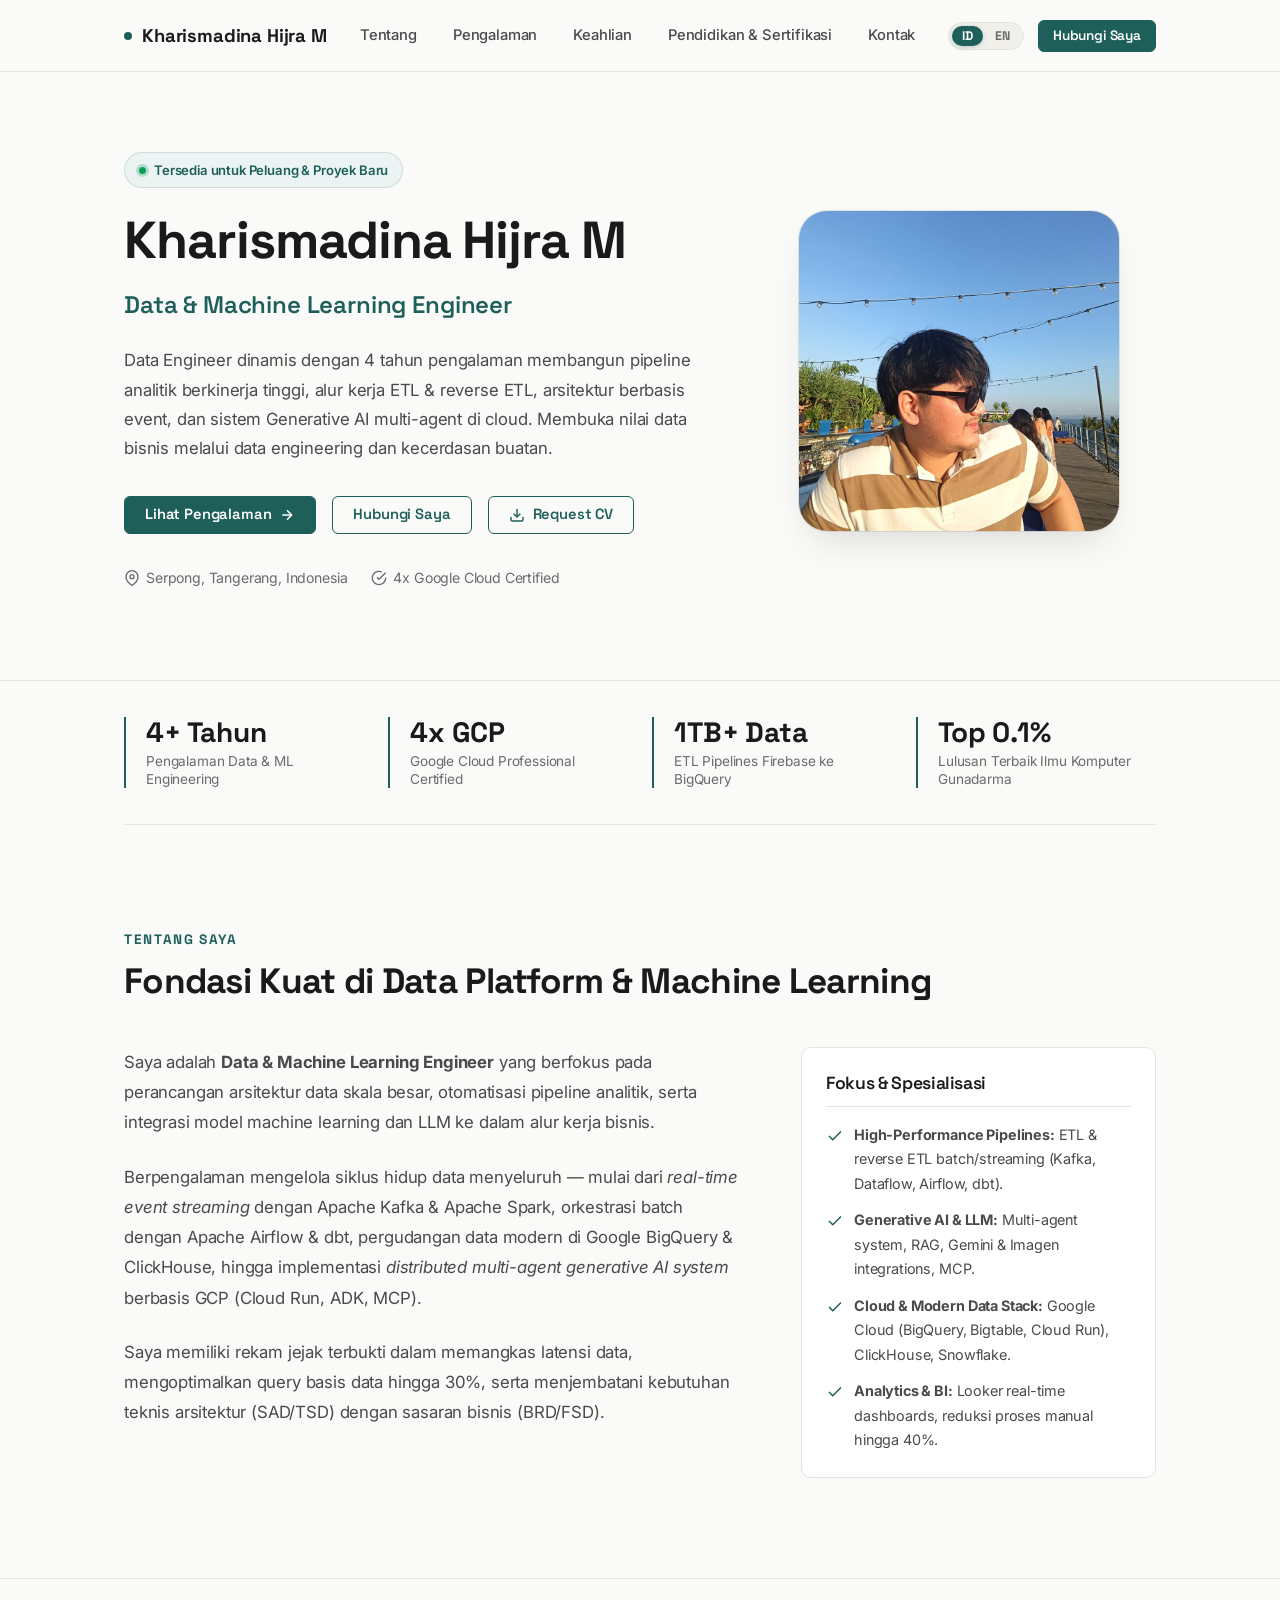
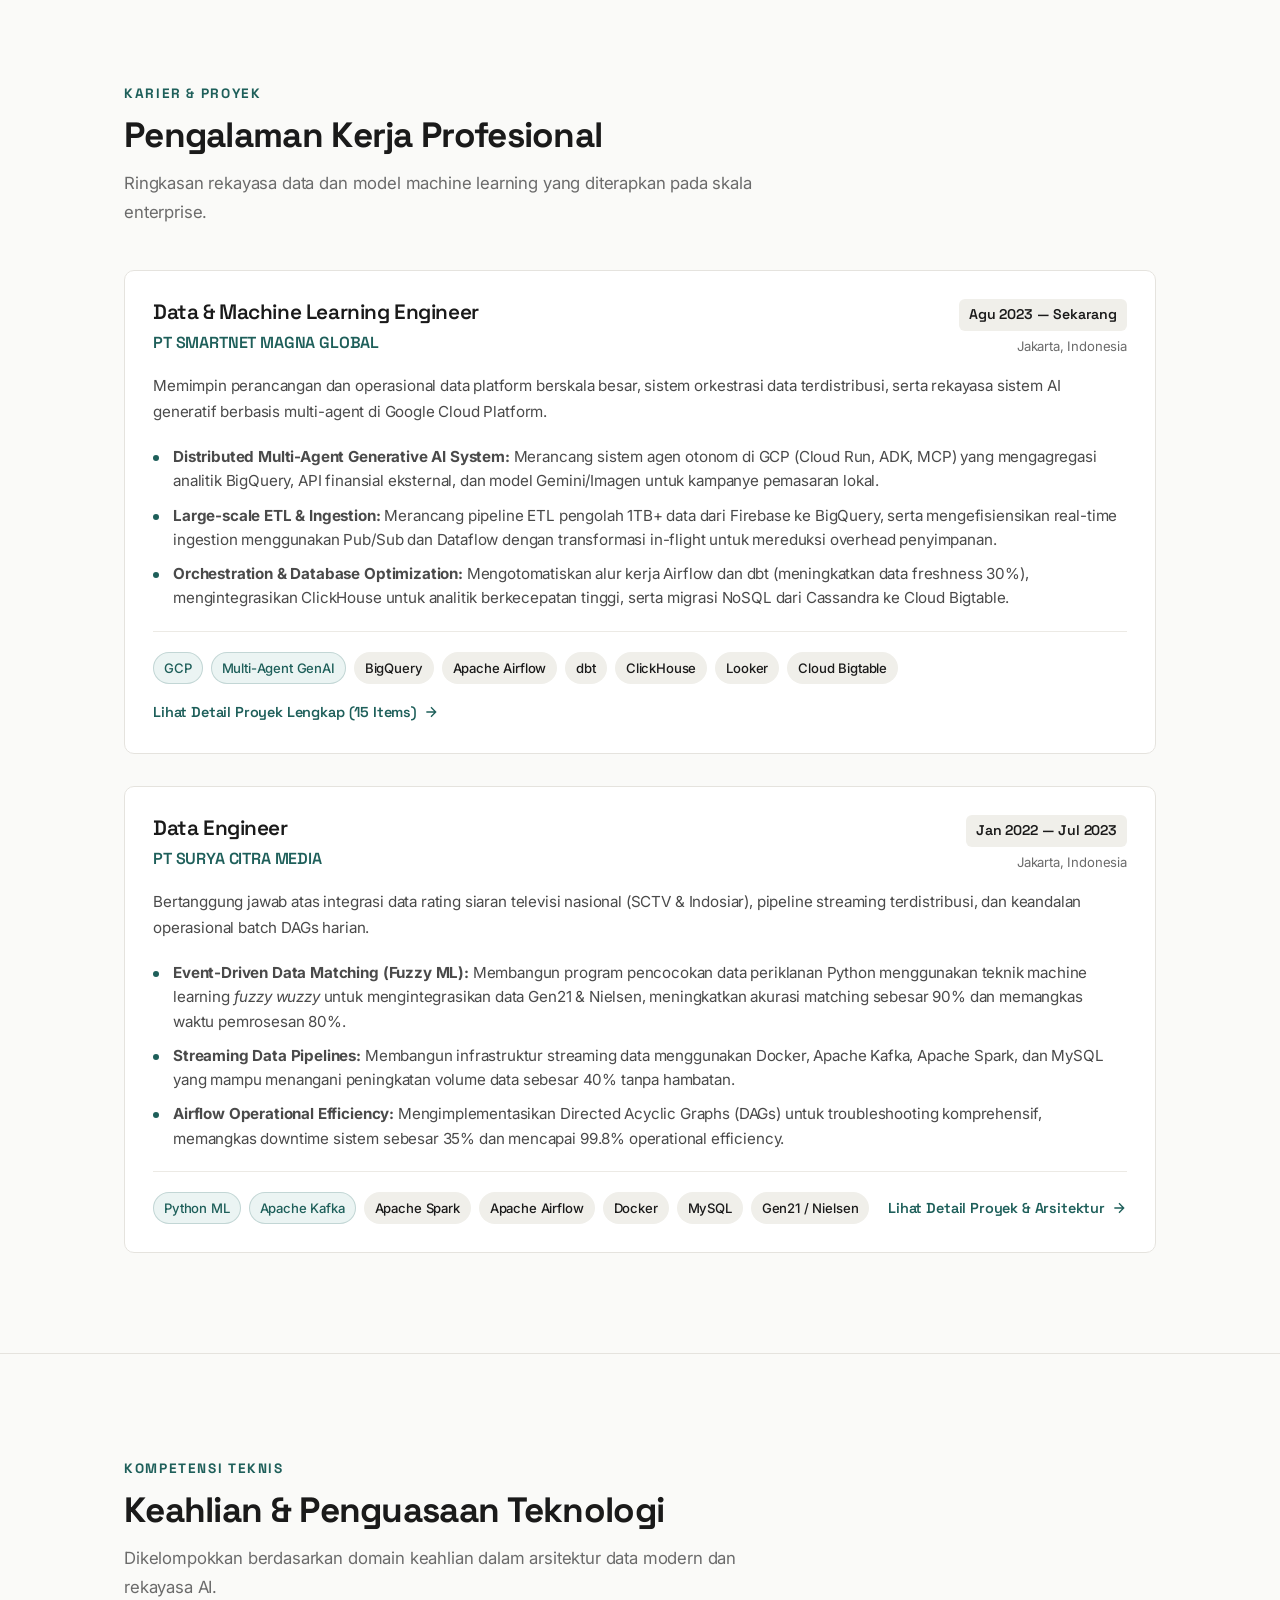
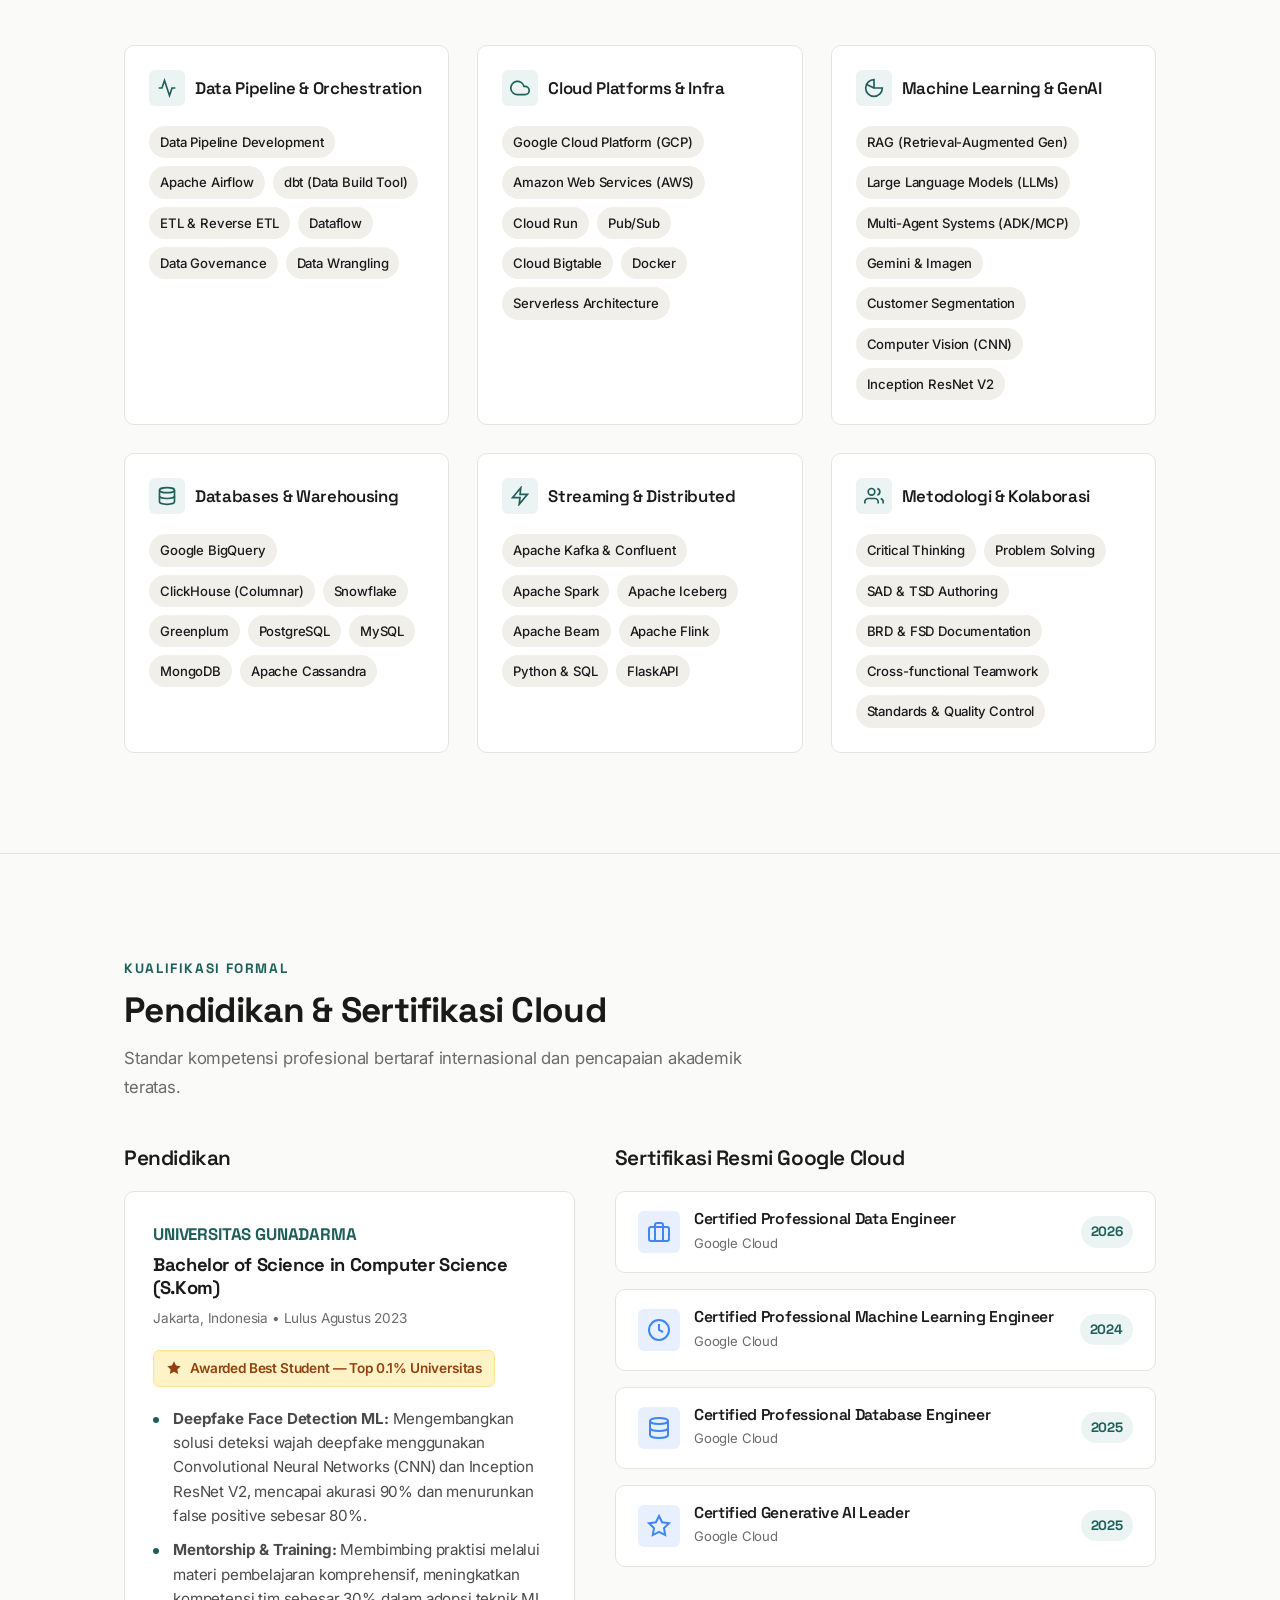
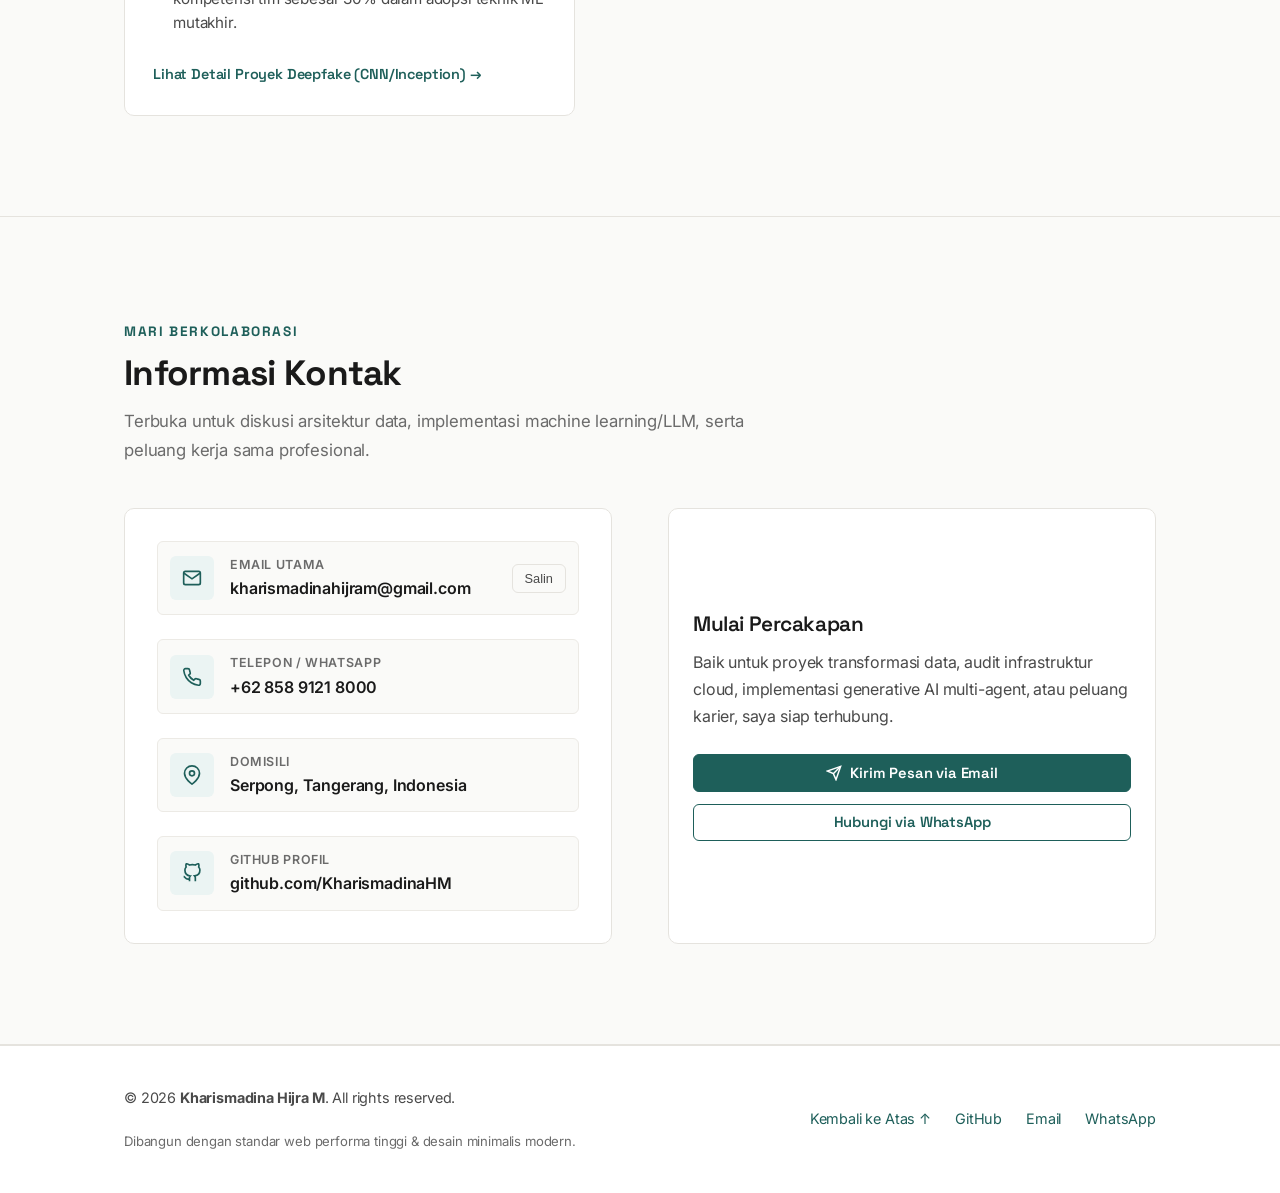
==== commit dfa4407e: "feat: perbarui avatar ke ava.jpeg dan tambahkan 5 diagram arsitektur teknis di experience-smartnet.h" ====
--- a/index.html
+++ b/index.html
@@ -114,7 +114,7 @@
 
           <div class="hero-visual fade-in-section">
             <div class="avatar-wrapper">
-              <img src="assets/avatar.svg" alt="Ilustrasi Kharismadina Hijra M Data & ML Engineer" class="avatar-img" width="320" height="320">
+              <img src="assets/ava.jpeg" alt="Foto Kharismadina Hijra M - Data & Machine Learning Engineer" class="avatar-img" width="320" height="320">
             </div>
           </div>
         </div>
--- a/css/style.css
+++ b/css/style.css
@@ -446,13 +446,23 @@
   max-width: 320px;
   aspect-ratio: 1 / 1;
   position: relative;
+  border-radius: 28px;
+  overflow: hidden;
+  box-shadow: 0 20px 40px -15px rgba(0, 0, 0, 0.15), 0 0 0 1px var(--border);
+  background-color: var(--bg-card);
 }
 
 .avatar-img {
   width: 100%;
   height: 100%;
-  object-fit: contain;
-  filter: drop-shadow(0 12px 24px rgba(0, 0, 0, 0.07));
+  object-fit: cover;
+  object-position: center 52%;
+  display: block;
+  transition: transform 0.4s cubic-bezier(0.16, 1, 0.3, 1);
+}
+
+.avatar-wrapper:hover .avatar-img {
+  transform: scale(1.04);
 }
 
 /* Quick Metrics Strip */
@@ -1073,6 +1083,234 @@
   background-color: var(--accent);
 }
 
+/* --- Architecture Diagram Cards --- */
+.architecture-card {
+  background-color: var(--bg-card);
+  border: 1px solid var(--border);
+  border-radius: var(--radius-lg);
+  overflow: hidden;
+  margin-top: 1.75rem;
+  margin-bottom: 2rem;
+  box-shadow: var(--shadow-sm);
+  transition: border-color var(--transition-normal), box-shadow var(--transition-normal);
+}
+
+.architecture-card:hover {
+  border-color: var(--accent);
+  box-shadow: var(--shadow-md);
+}
+
+.architecture-card-header {
+  display: flex;
+  justify-content: space-between;
+  align-items: center;
+  flex-wrap: wrap;
+  gap: 0.75rem;
+  padding: 1rem 1.5rem;
+  background-color: var(--bg-secondary);
+  border-bottom: 1px solid var(--border);
+}
+
+.architecture-card-title {
+  display: flex;
+  align-items: center;
+  gap: 0.6rem;
+  font-size: 1.05rem;
+  font-weight: 600;
+  color: var(--text-primary);
+  margin: 0;
+}
+
+.architecture-card-title svg {
+  color: var(--accent);
+  flex-shrink: 0;
+}
+
+.diagram-preview-box {
+  position: relative;
+  background: #ffffff;
+  padding: 1.5rem;
+  text-align: center;
+  cursor: zoom-in;
+  border-bottom: 1px solid var(--border);
+  overflow: hidden;
+}
+
+.diagram-preview-img {
+  width: 100%;
+  max-height: 440px;
+  object-fit: contain;
+  border-radius: 6px;
+  display: block;
+  margin: 0 auto;
+  transition: transform 0.3s cubic-bezier(0.16, 1, 0.3, 1);
+}
+
+.diagram-preview-box:hover .diagram-preview-img {
+  transform: scale(1.015);
+}
+
+.diagram-zoom-hint {
+  position: absolute;
+  bottom: 1rem;
+  right: 1rem;
+  display: inline-flex;
+  align-items: center;
+  gap: 6px;
+  padding: 6px 12px;
+  border-radius: var(--radius-full);
+  background-color: rgba(15, 23, 42, 0.85);
+  backdrop-filter: blur(4px);
+  color: #ffffff;
+  font-size: 0.75rem;
+  font-weight: 500;
+  pointer-events: none;
+  opacity: 0.85;
+  transition: opacity var(--transition-fast), transform var(--transition-fast);
+}
+
+.diagram-preview-box:hover .diagram-zoom-hint {
+  opacity: 1;
+  transform: translateY(-2px);
+}
+
+.architecture-card-body {
+  padding: 1.5rem;
+}
+
+.diagram-desc {
+  font-size: 0.95rem;
+  line-height: 1.6;
+  color: var(--text-secondary);
+  margin-bottom: 1.25rem;
+}
+
+.diagram-steps-grid {
+  display: grid;
+  grid-template-columns: repeat(auto-fit, minmax(260px, 1fr));
+  gap: 1rem;
+}
+
+.diagram-step-item {
+  background-color: var(--bg-primary);
+  border: 1px solid var(--border);
+  border-radius: var(--radius-sm);
+  padding: 1rem;
+  transition: border-color var(--transition-fast);
+}
+
+.diagram-step-item:hover {
+  border-color: var(--accent);
+}
+
+.diagram-step-header {
+  display: flex;
+  align-items: center;
+  gap: 8px;
+  margin-bottom: 0.4rem;
+}
+
+.diagram-step-number {
+  display: inline-flex;
+  align-items: center;
+  justify-content: center;
+  width: 22px;
+  height: 22px;
+  border-radius: 50%;
+  background-color: var(--accent);
+  color: #ffffff;
+  font-size: 0.75rem;
+  font-weight: 700;
+  flex-shrink: 0;
+}
+
+.diagram-step-title {
+  font-size: 0.9rem;
+  font-weight: 600;
+  color: var(--text-primary);
+  margin: 0;
+}
+
+.diagram-step-text {
+  font-size: 0.85rem;
+  line-height: 1.5;
+  color: var(--text-secondary);
+  margin: 0;
+}
+
+/* --- Lightbox Modal --- */
+.lightbox-modal {
+  position: fixed;
+  inset: 0;
+  z-index: 10000;
+  background-color: rgba(10, 15, 29, 0.92);
+  backdrop-filter: blur(8px);
+  -webkit-backdrop-filter: blur(8px);
+  display: flex;
+  align-items: center;
+  justify-content: center;
+  padding: 2rem;
+  opacity: 0;
+  visibility: hidden;
+  pointer-events: none;
+  transition: opacity 0.25s ease, visibility 0.25s ease;
+}
+
+.lightbox-modal.active {
+  opacity: 1;
+  visibility: visible;
+  pointer-events: auto;
+}
+
+.lightbox-content {
+  position: relative;
+  max-width: 94vw;
+  max-height: 92vh;
+  display: flex;
+  flex-direction: column;
+  align-items: center;
+}
+
+.lightbox-img {
+  max-width: 100%;
+  max-height: 82vh;
+  object-fit: contain;
+  border-radius: 8px;
+  background-color: #ffffff;
+  box-shadow: 0 25px 60px -15px rgba(0, 0, 0, 0.6);
+}
+
+.lightbox-caption {
+  margin-top: 14px;
+  color: #f1f5f9;
+  font-size: 0.95rem;
+  font-family: var(--font-heading);
+  text-align: center;
+  max-width: 800px;
+}
+
+.lightbox-close {
+  position: absolute;
+  top: -48px;
+  right: 0;
+  background: rgba(255, 255, 255, 0.15);
+  border: 1px solid rgba(255, 255, 255, 0.2);
+  color: #ffffff;
+  width: 40px;
+  height: 40px;
+  border-radius: 50%;
+  display: flex;
+  align-items: center;
+  justify-content: center;
+  cursor: pointer;
+  transition: background-color var(--transition-fast), transform var(--transition-fast);
+}
+
+.lightbox-close:hover {
+  background: rgba(255, 255, 255, 0.3);
+  transform: scale(1.08);
+}
+
 /* --- Footer --- */
 .footer {
   padding: 40px 0;
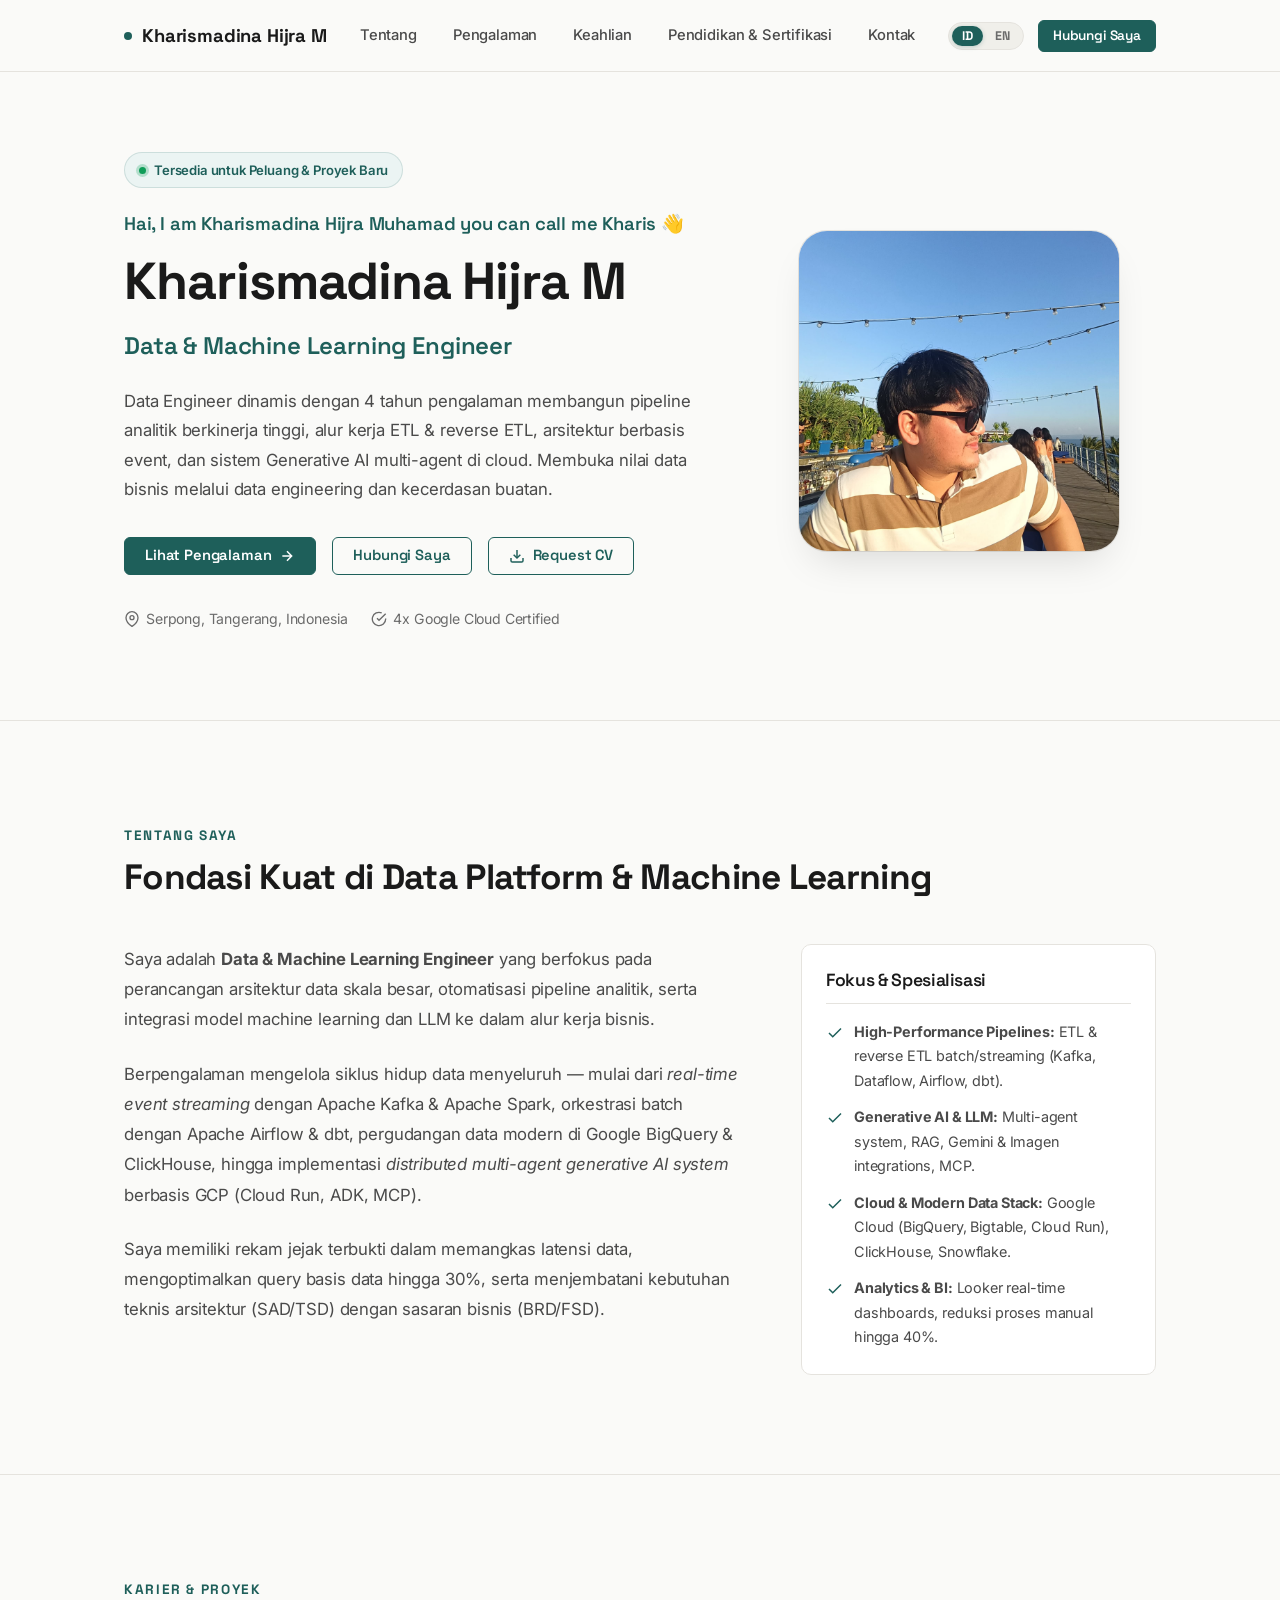
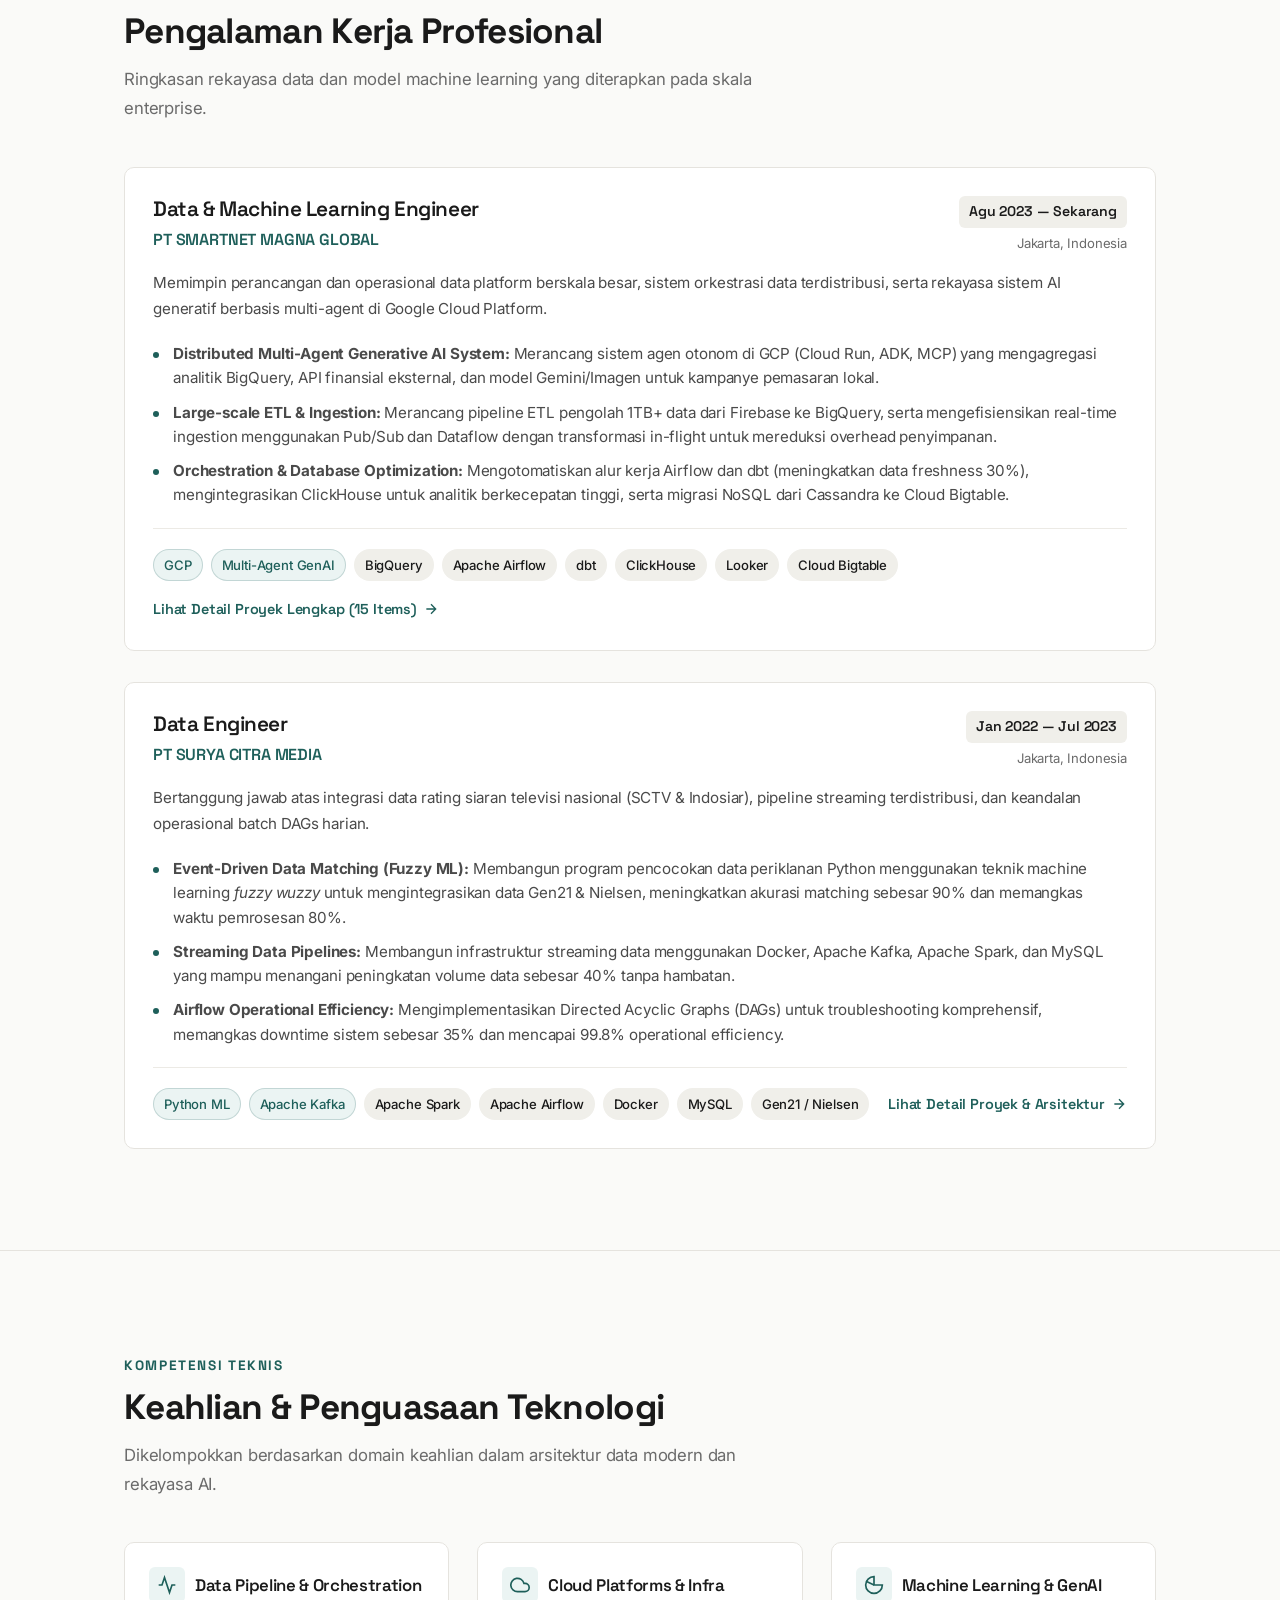
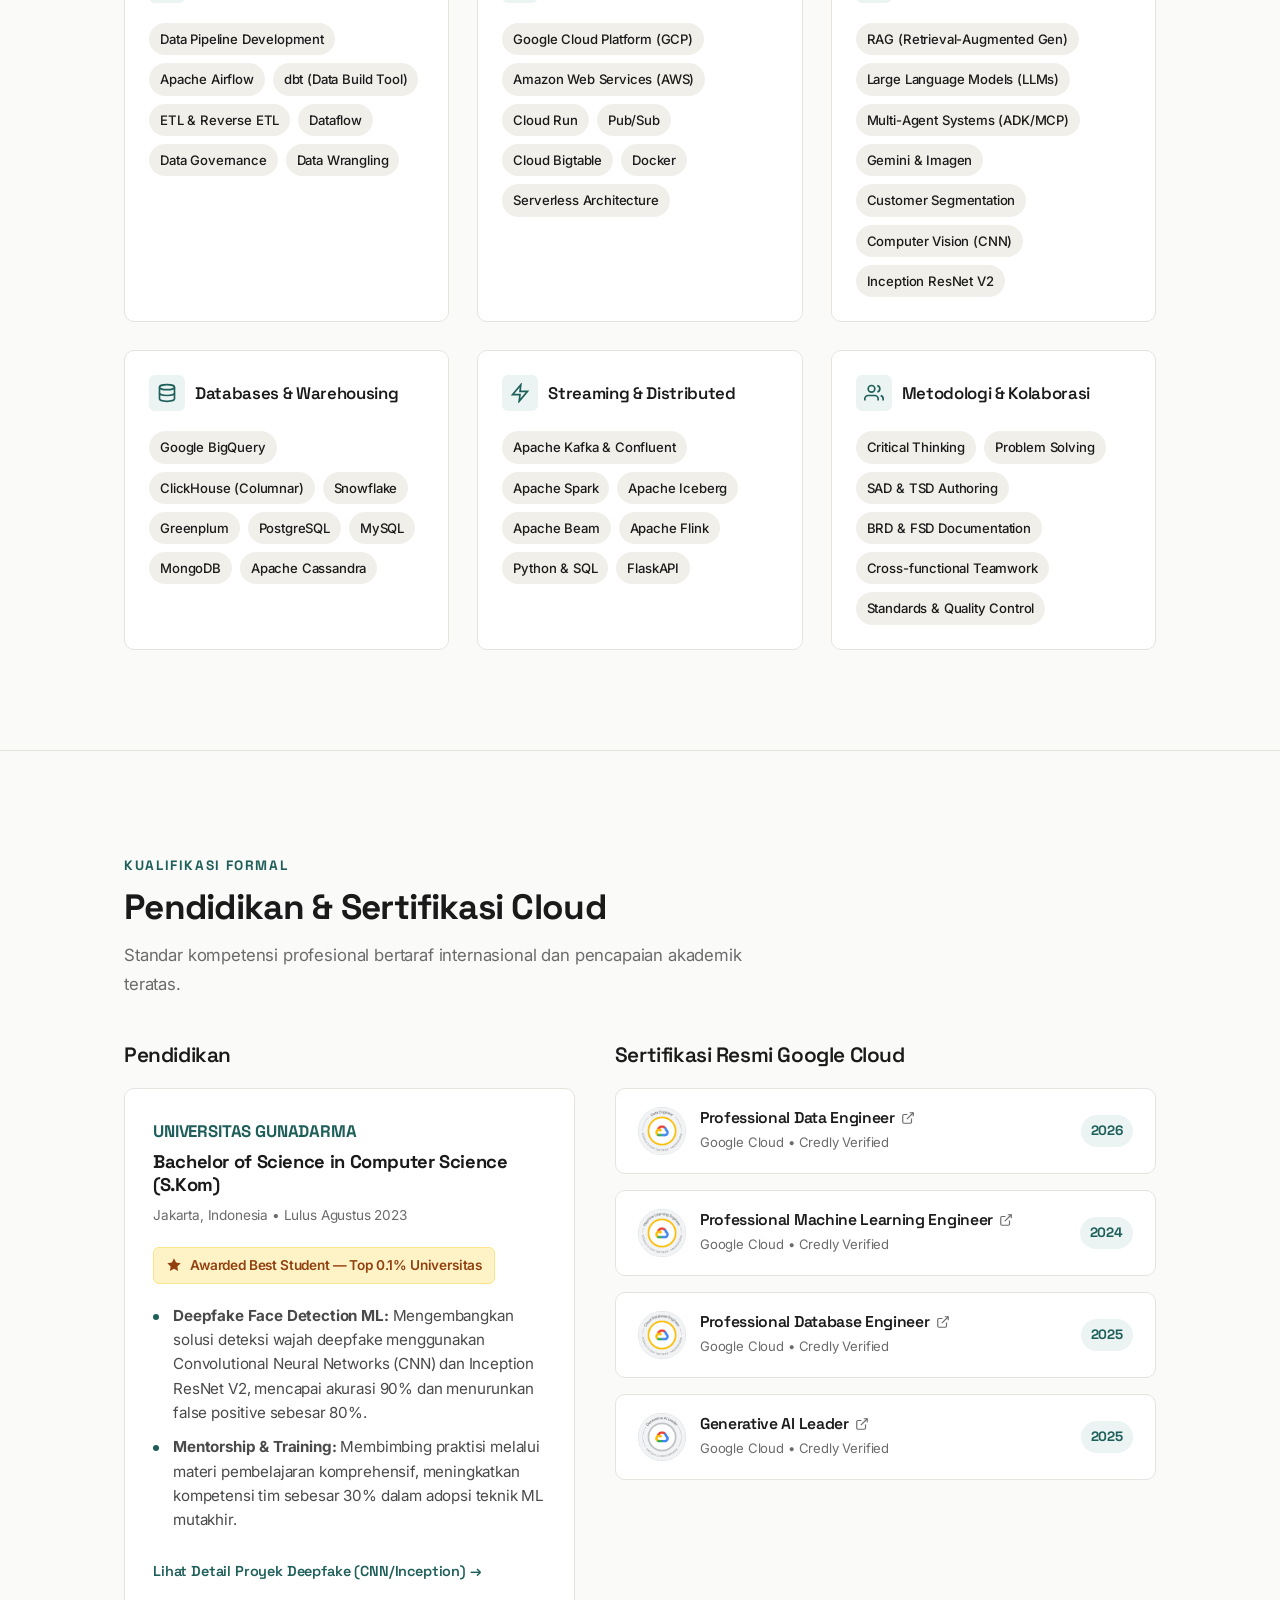
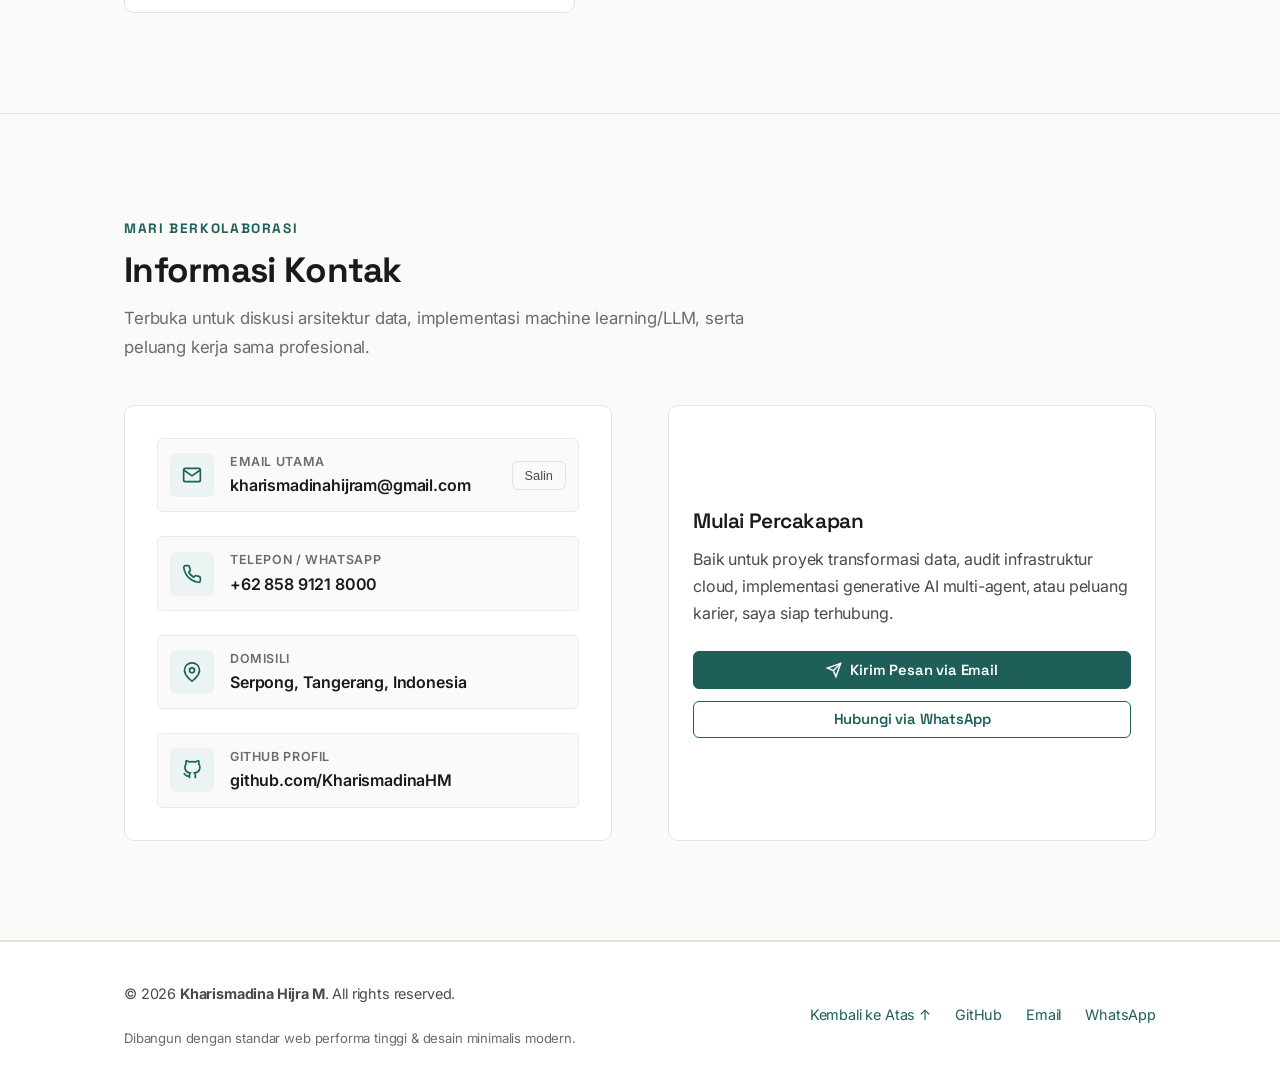
==== commit c78c2ef1: "feat: tambahkan sapaan hero, hapus metrics strip, dan tambahkan logo sertifikasi dengan tautan Credl" ====
--- a/index.html
+++ b/index.html
@@ -69,6 +69,7 @@
               <span class="status-dot"></span>
               <span data-i18n="hero_available">Tersedia untuk Peluang & Proyek Baru</span>
             </div>
+            <p class="hero-greeting" data-i18n="hero_greeting">Hai, I am Kharismadina Hijra Muhamad you can call me Kharis 👋</p>
             <h1 class="hero-title">Kharismadina Hijra M</h1>
             <p class="hero-subtitle" data-i18n="hero_subtitle">Data & Machine Learning Engineer</p>
             <p class="hero-tagline" data-i18n="hero_tagline">
@@ -120,28 +121,6 @@
         </div>
       </div>
     </section>
-
-    <!-- Key Metrics Strip -->
-    <div class="container">
-      <div class="metrics-strip fade-in-section">
-        <div class="metric-item">
-          <div class="metric-value" data-i18n="metric_exp_val">4+ Tahun</div>
-          <div class="metric-label" data-i18n="metric_exp_lbl">Pengalaman Data & ML Engineering</div>
-        </div>
-        <div class="metric-item">
-          <div class="metric-value" data-i18n="metric_gcp_val">4x GCP</div>
-          <div class="metric-label" data-i18n="metric_gcp_lbl">Google Cloud Professional Certified</div>
-        </div>
-        <div class="metric-item">
-          <div class="metric-value" data-i18n="metric_data_val">1TB+ Data</div>
-          <div class="metric-label" data-i18n="metric_data_lbl">ETL Pipelines Firebase ke BigQuery</div>
-        </div>
-        <div class="metric-item">
-          <div class="metric-value" data-i18n="metric_edu_val">Top 0.1%</div>
-          <div class="metric-label" data-i18n="metric_edu_lbl">Lulusan Terbaik Ilmu Komputer Gunadarma</div>
-        </div>
-      </div>
-    </div>
 
     <!-- About Section -->
     <section class="section" id="about">
@@ -500,69 +479,93 @@
             <h3 style="margin-bottom: 1.25rem;" data-i18n="cert_heading">Sertifikasi Resmi Google Cloud</h3>
 
             <div class="cert-list">
-              <!-- Cert 1 -->
+              <!-- Cert 1: Professional Data Engineer -->
               <div class="cert-card">
                 <div class="cert-info">
-                  <div class="cert-badge-logo">
-                    <svg width="24" height="24" viewBox="0 0 24 24" fill="none" stroke="currentColor" stroke-width="2">
-                      <rect x="2" y="7" width="20" height="14" rx="2" ry="2"/>
-                      <path d="M16 21V5a2 2 0 0 0-2-2h-4a2 2 0 0 0-2 2v16"/>
-                    </svg>
-                  </div>
+                  <a href="https://www.credly.com/badges/48e71b88-24ce-468b-92e8-8494e1dca59f/public_url" target="_blank" rel="noopener noreferrer" class="cert-badge-logo" aria-label="Verifikasi Certified Professional Data Engineer di Credly">
+                    <img src="assets/logo-cert/professional-data-engineer.png" alt="Google Cloud Certified Professional Data Engineer Badge" class="cert-badge-img" width="48" height="48" loading="lazy">
+                  </a>
                   <div>
-                    <h4 class="cert-title">Certified Professional Data Engineer</h4>
-                    <p class="cert-issuer">Google Cloud</p>
+                    <h4 class="cert-title">
+                      <a href="https://www.credly.com/badges/48e71b88-24ce-468b-92e8-8494e1dca59f/public_url" target="_blank" rel="noopener noreferrer" class="cert-title-link" title="Buka kredensial resmi di Credly">
+                        <span>Professional Data Engineer</span>
+                        <svg width="14" height="14" viewBox="0 0 24 24" fill="none" stroke="currentColor" stroke-width="2">
+                          <path d="M18 13v6a2 2 0 0 1-2 2H5a2 2 0 0 1-2-2V8a2 2 0 0 1 2-2h6"></path>
+                          <polyline points="15 3 21 3 21 9"></polyline>
+                          <line x1="10" y1="14" x2="21" y2="3"></line>
+                        </svg>
+                      </a>
+                    </h4>
+                    <p class="cert-issuer">Google Cloud • Credly Verified</p>
                   </div>
                 </div>
                 <span class="cert-year">2026</span>
               </div>
 
-              <!-- Cert 2 -->
+              <!-- Cert 2: Professional Machine Learning Engineer -->
               <div class="cert-card">
                 <div class="cert-info">
-                  <div class="cert-badge-logo">
-                    <svg width="24" height="24" viewBox="0 0 24 24" fill="none" stroke="currentColor" stroke-width="2">
-                      <circle cx="12" cy="12" r="10"/>
-                      <path d="M12 6v6l4 2"/>
-                    </svg>
-                  </div>
+                  <a href="https://www.credly.com/badges/d1a4b0ee-fc9a-43f8-8b9b-16f2d3169d0a/public_url" target="_blank" rel="noopener noreferrer" class="cert-badge-logo" aria-label="Verifikasi Certified Professional Machine Learning Engineer di Credly">
+                    <img src="assets/logo-cert/professional-machine-learning.png" alt="Google Cloud Certified Professional Machine Learning Engineer Badge" class="cert-badge-img" width="48" height="48" loading="lazy">
+                  </a>
                   <div>
-                    <h4 class="cert-title">Certified Professional Machine Learning Engineer</h4>
-                    <p class="cert-issuer">Google Cloud</p>
+                    <h4 class="cert-title">
+                      <a href="https://www.credly.com/badges/d1a4b0ee-fc9a-43f8-8b9b-16f2d3169d0a/public_url" target="_blank" rel="noopener noreferrer" class="cert-title-link" title="Buka kredensial resmi di Credly">
+                        <span>Professional Machine Learning Engineer</span>
+                        <svg width="14" height="14" viewBox="0 0 24 24" fill="none" stroke="currentColor" stroke-width="2">
+                          <path d="M18 13v6a2 2 0 0 1-2 2H5a2 2 0 0 1-2-2V8a2 2 0 0 1 2-2h6"></path>
+                          <polyline points="15 3 21 3 21 9"></polyline>
+                          <line x1="10" y1="14" x2="21" y2="3"></line>
+                        </svg>
+                      </a>
+                    </h4>
+                    <p class="cert-issuer">Google Cloud • Credly Verified</p>
                   </div>
                 </div>
                 <span class="cert-year">2024</span>
               </div>
 
-              <!-- Cert 3 -->
+              <!-- Cert 3: Professional Database Engineer -->
               <div class="cert-card">
                 <div class="cert-info">
-                  <div class="cert-badge-logo">
-                    <svg width="24" height="24" viewBox="0 0 24 24" fill="none" stroke="currentColor" stroke-width="2">
-                      <ellipse cx="12" cy="5" rx="9" ry="3"/>
-                      <path d="M21 12c0 1.66-4 3-9 3s-9-1.34-9-3"/>
-                      <path d="M3 5v14c0 1.66 4 3 9 3s9-1.34 9-3V5"/>
-                    </svg>
-                  </div>
+                  <a href="https://www.credly.com/badges/ea42c190-109d-4c3c-9577-10f694cb9333/public_url" target="_blank" rel="noopener noreferrer" class="cert-badge-logo" aria-label="Verifikasi Certified Professional Cloud Database Engineer di Credly">
+                    <img src="assets/logo-cert/professional-cloud-database-engineer.png" alt="Google Cloud Certified Professional Cloud Database Engineer Badge" class="cert-badge-img" width="48" height="48" loading="lazy">
+                  </a>
                   <div>
-                    <h4 class="cert-title">Certified Professional Database Engineer</h4>
-                    <p class="cert-issuer">Google Cloud</p>
+                    <h4 class="cert-title">
+                      <a href="https://www.credly.com/badges/ea42c190-109d-4c3c-9577-10f694cb9333/public_url" target="_blank" rel="noopener noreferrer" class="cert-title-link" title="Buka kredensial resmi di Credly">
+                        <span>Professional Database Engineer</span>
+                        <svg width="14" height="14" viewBox="0 0 24 24" fill="none" stroke="currentColor" stroke-width="2">
+                          <path d="M18 13v6a2 2 0 0 1-2 2H5a2 2 0 0 1-2-2V8a2 2 0 0 1 2-2h6"></path>
+                          <polyline points="15 3 21 3 21 9"></polyline>
+                          <line x1="10" y1="14" x2="21" y2="3"></line>
+                        </svg>
+                      </a>
+                    </h4>
+                    <p class="cert-issuer">Google Cloud • Credly Verified</p>
                   </div>
                 </div>
                 <span class="cert-year">2025</span>
               </div>
 
-              <!-- Cert 4 -->
+              <!-- Cert 4: Generative AI Leader -->
               <div class="cert-card">
                 <div class="cert-info">
-                  <div class="cert-badge-logo">
-                    <svg width="24" height="24" viewBox="0 0 24 24" fill="none" stroke="currentColor" stroke-width="2">
-                      <polygon points="12 2 15.09 8.26 22 9.27 17 14.14 18.18 21.02 12 17.77 5.82 21.02 7 14.14 2 9.27 8.91 8.26 12 2"/>
-                    </svg>
-                  </div>
+                  <a href="https://www.credly.com/badges/4ac7eaf1-d049-42b5-8f26-2be755e8be02/public_url" target="_blank" rel="noopener noreferrer" class="cert-badge-logo" aria-label="Verifikasi Generative AI Leader di Credly">
+                    <img src="assets/logo-cert/generative-ai-leader.png" alt="Google Cloud Certified Generative AI Leader Badge" class="cert-badge-img" width="48" height="48" loading="lazy">
+                  </a>
                   <div>
-                    <h4 class="cert-title">Certified Generative AI Leader</h4>
-                    <p class="cert-issuer">Google Cloud</p>
+                    <h4 class="cert-title">
+                      <a href="https://www.credly.com/badges/4ac7eaf1-d049-42b5-8f26-2be755e8be02/public_url" target="_blank" rel="noopener noreferrer" class="cert-title-link" title="Buka kredensial resmi di Credly">
+                        <span>Generative AI Leader</span>
+                        <svg width="14" height="14" viewBox="0 0 24 24" fill="none" stroke="currentColor" stroke-width="2">
+                          <path d="M18 13v6a2 2 0 0 1-2 2H5a2 2 0 0 1-2-2V8a2 2 0 0 1 2-2h6"></path>
+                          <polyline points="15 3 21 3 21 9"></polyline>
+                          <line x1="10" y1="14" x2="21" y2="3"></line>
+                        </svg>
+                      </a>
+                    </h4>
+                    <p class="cert-issuer">Google Cloud • Credly Verified</p>
                   </div>
                 </div>
                 <span class="cert-year">2025</span>
--- a/css/style.css
+++ b/css/style.css
@@ -394,6 +394,18 @@
   100% { transform: scale(0.95); box-shadow: 0 0 0 0 rgba(15, 157, 88, 0); }
 }
 
+.hero-greeting {
+  font-family: var(--font-heading);
+  font-size: clamp(1rem, 2vw, 1.15rem);
+  font-weight: 600;
+  color: var(--accent);
+  margin-bottom: 0.6rem;
+  letter-spacing: -0.01em;
+  display: flex;
+  align-items: center;
+  gap: 8px;
+}
+
 .hero-title {
   margin-bottom: 0.75rem;
 }
@@ -817,22 +829,57 @@
 }
 
 .cert-badge-logo {
-  width: 42px;
-  height: 42px;
+  width: 48px;
+  height: 48px;
   border-radius: var(--radius-sm);
-  background: #E8F0FE;
+  background: transparent;
   display: flex;
   align-items: center;
   justify-content: center;
-  color: var(--gcp-blue);
   flex-shrink: 0;
+  overflow: hidden;
+}
+
+.cert-badge-img {
+  width: 100%;
+  height: 100%;
+  object-fit: contain;
+  display: block;
+  transition: transform var(--transition-fast);
+}
+
+.cert-card:hover .cert-badge-img {
+  transform: scale(1.08);
 }
 
 .cert-title {
   font-size: 0.98rem;
   font-weight: 600;
   color: var(--text-primary);
-  margin-bottom: 2px;
+  margin-bottom: 3px;
+}
+
+.cert-title-link {
+  color: var(--text-primary);
+  text-decoration: none;
+  display: inline-flex;
+  align-items: center;
+  gap: 6px;
+  transition: color var(--transition-fast);
+}
+
+.cert-title-link:hover {
+  color: var(--accent);
+}
+
+.cert-title-link svg {
+  color: var(--text-muted);
+  transition: transform var(--transition-fast), color var(--transition-fast);
+}
+
+.cert-title-link:hover svg {
+  color: var(--accent);
+  transform: translate(2px, -2px);
 }
 
 .cert-issuer {
@@ -1238,6 +1285,104 @@
   margin: 0;
 }
 
+/* --- Flow Breakdown & Key Point Callout --- */
+.flow-breakdown {
+  margin-top: 0.25rem;
+}
+
+.flow-title {
+  display: inline-flex;
+  align-items: center;
+  gap: 8px;
+  font-family: var(--font-heading);
+  font-size: 1rem;
+  font-weight: 700;
+  color: var(--text-primary);
+  margin-bottom: 1.25rem;
+  padding-bottom: 0.35rem;
+  border-bottom: 2px solid var(--accent);
+}
+
+.flow-title svg {
+  color: var(--accent);
+}
+
+.flow-list {
+  display: flex;
+  flex-direction: column;
+  gap: 0.9rem;
+  list-style: none;
+  padding: 0;
+  margin: 0;
+}
+
+.flow-item {
+  position: relative;
+  padding-left: 1.75rem;
+  font-size: 0.92rem;
+  line-height: 1.6;
+  color: var(--text-secondary);
+}
+
+.flow-item::before {
+  content: '';
+  position: absolute;
+  left: 4px;
+  top: 9px;
+  width: 7px;
+  height: 7px;
+  border-radius: 50%;
+  background-color: var(--accent);
+}
+
+.flow-item strong {
+  color: var(--text-primary);
+  font-weight: 600;
+}
+
+.flow-sublist {
+  list-style: none;
+  padding: 0;
+  margin: 0.4rem 0 0 0.5rem;
+  display: flex;
+  flex-direction: column;
+  gap: 0.35rem;
+}
+
+.flow-subitem {
+  position: relative;
+  padding-left: 1.25rem;
+  font-size: 0.88rem;
+  line-height: 1.55;
+  color: var(--text-secondary);
+}
+
+.flow-subitem::before {
+  content: '–';
+  position: absolute;
+  left: 0;
+  color: var(--accent);
+  font-weight: bold;
+}
+
+.flow-keypoint {
+  margin-top: 1.75rem;
+  padding: 1.1rem 1.35rem;
+  background-color: var(--accent-light);
+  border-left: 4px solid var(--accent);
+  border-radius: 0 var(--radius-sm) var(--radius-sm) 0;
+  font-size: 0.92rem;
+  line-height: 1.6;
+  color: var(--text-primary);
+}
+
+.flow-keypoint strong {
+  color: var(--accent);
+  font-family: var(--font-heading);
+  font-weight: 700;
+  margin-right: 4px;
+}
+
 /* --- Lightbox Modal --- */
 .lightbox-modal {
   position: fixed;
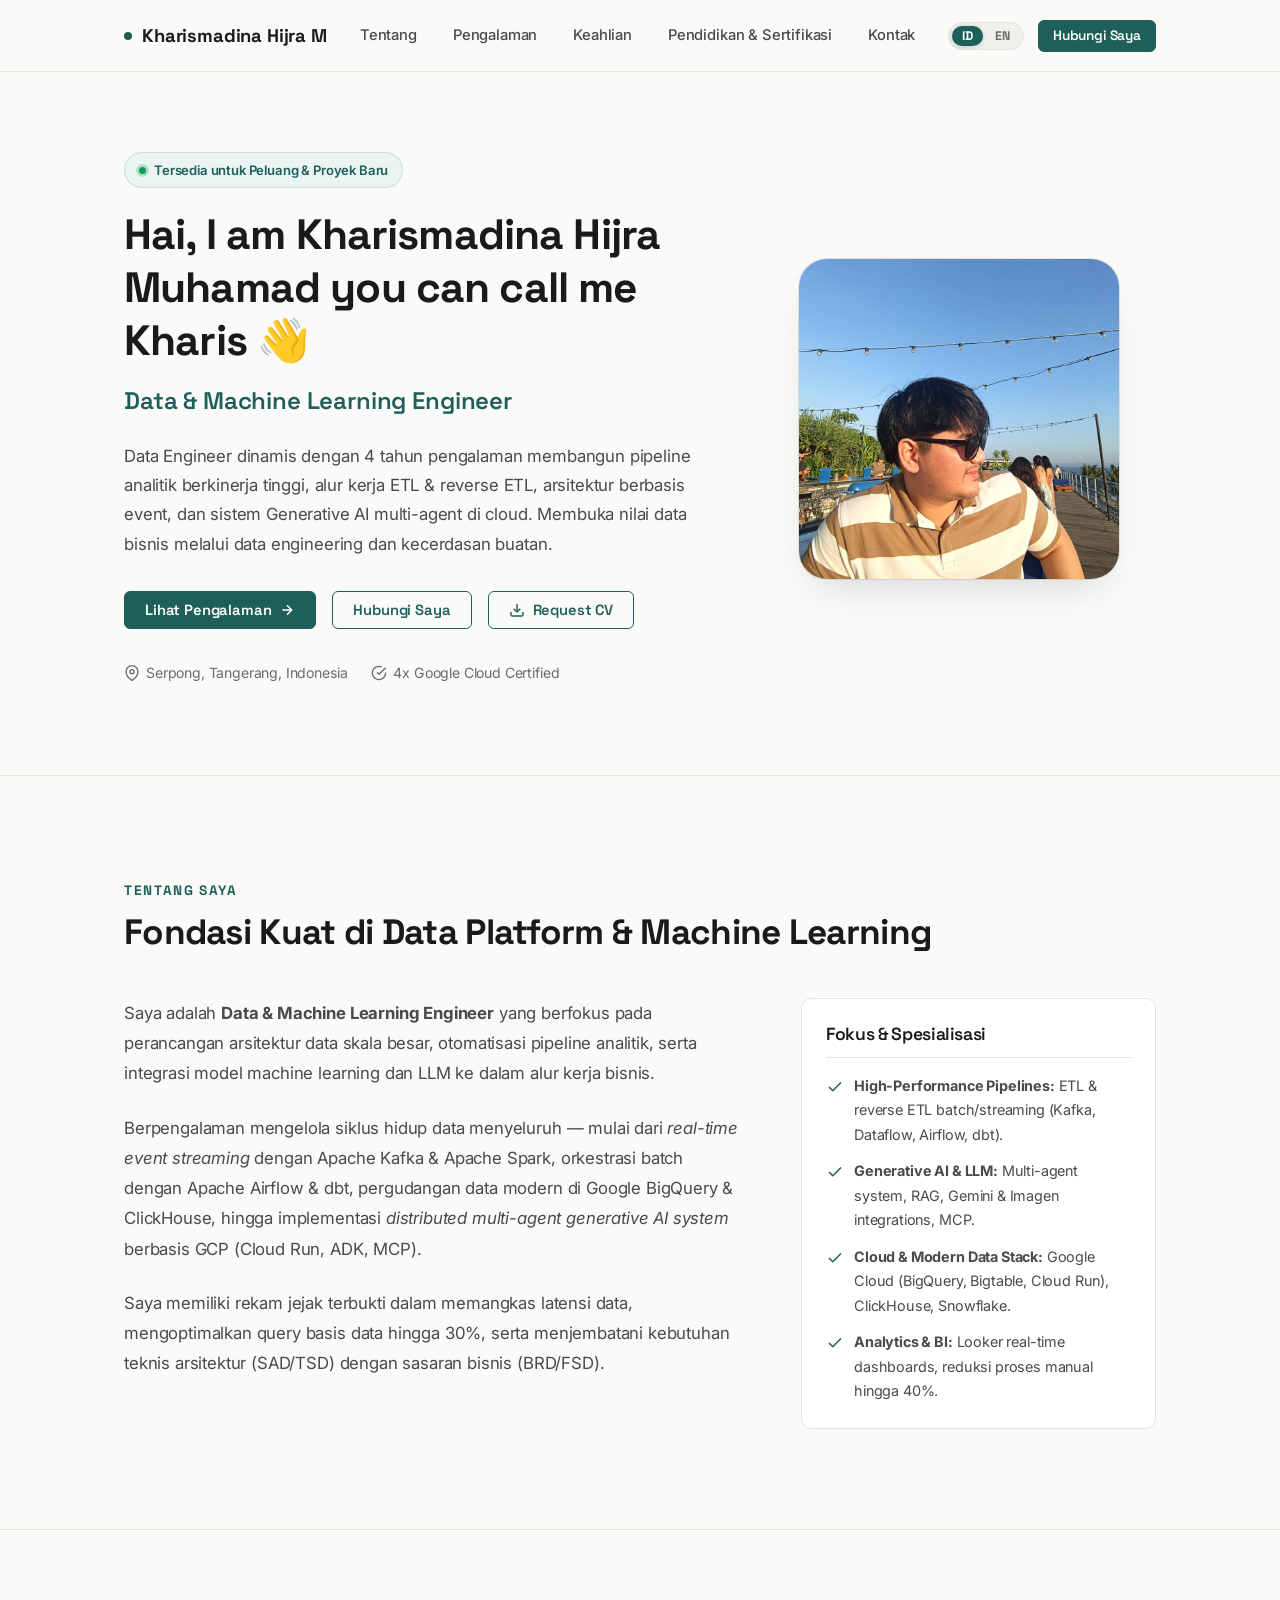
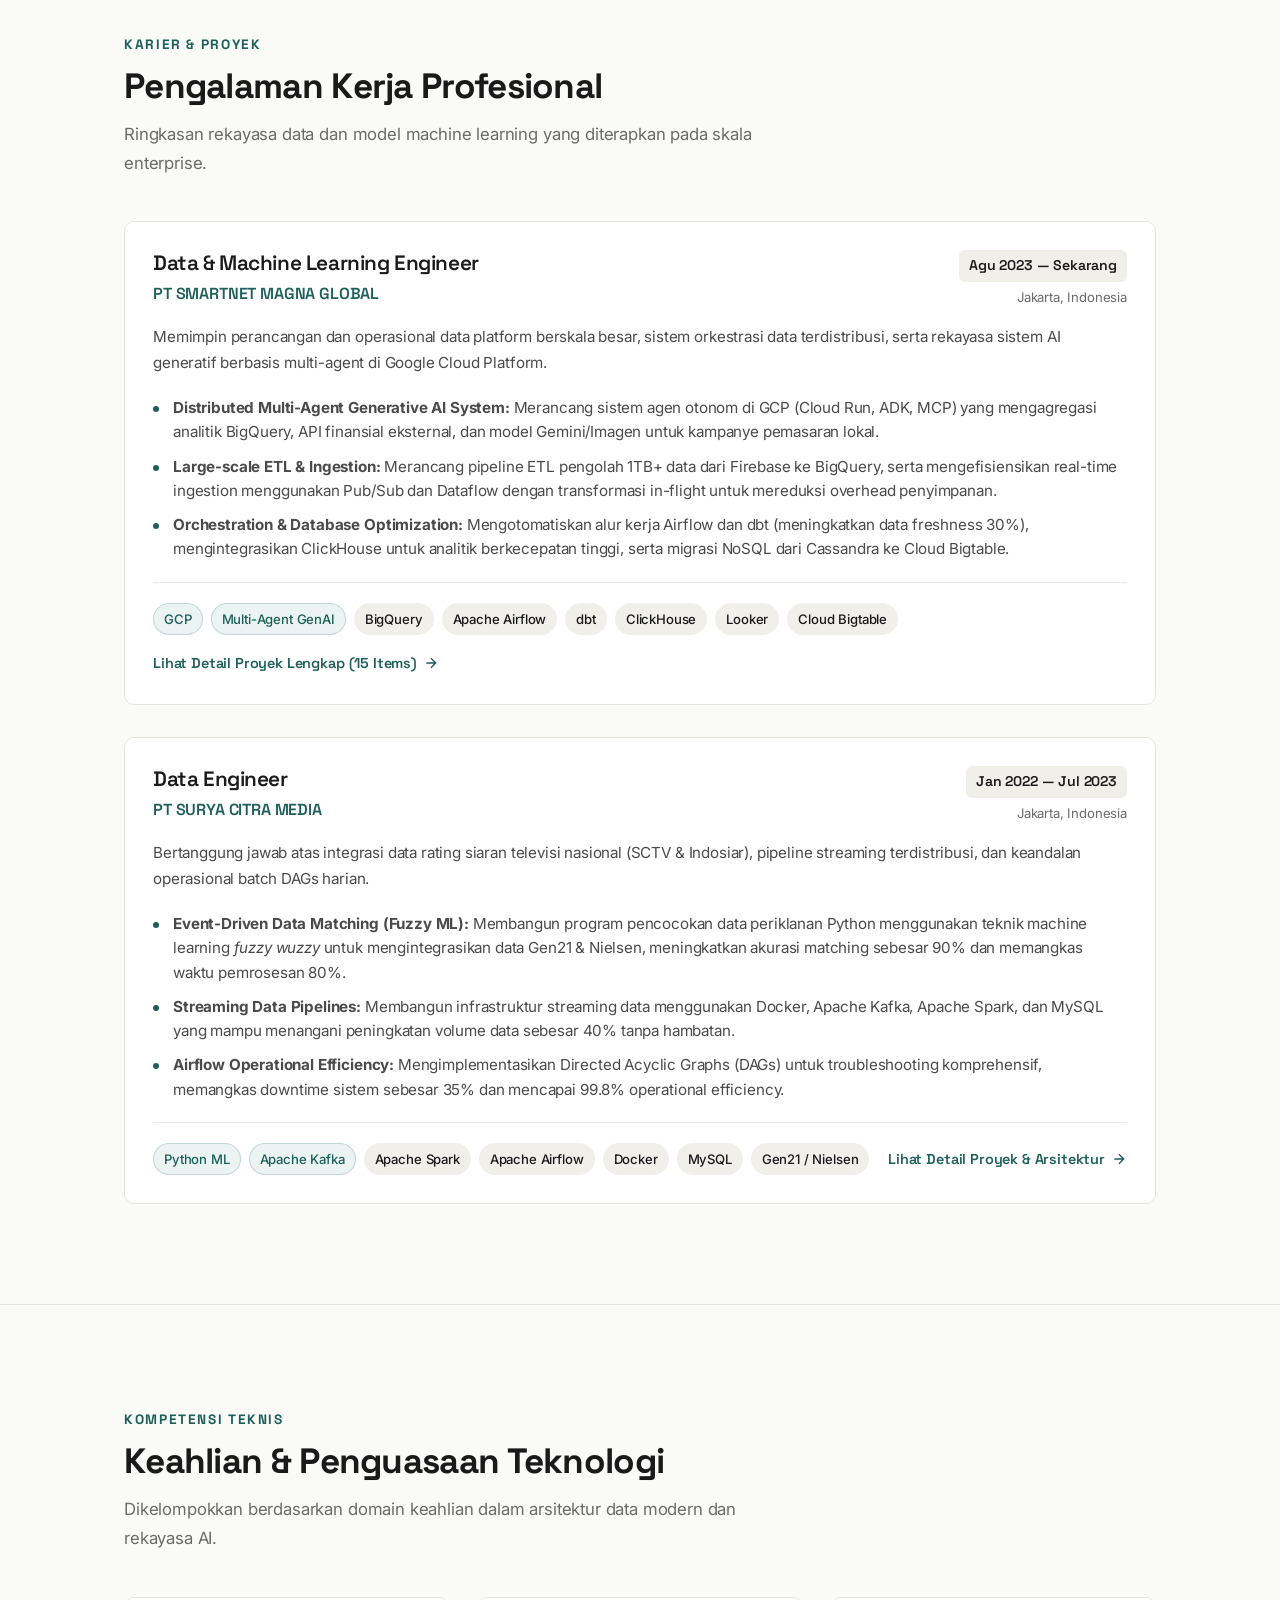
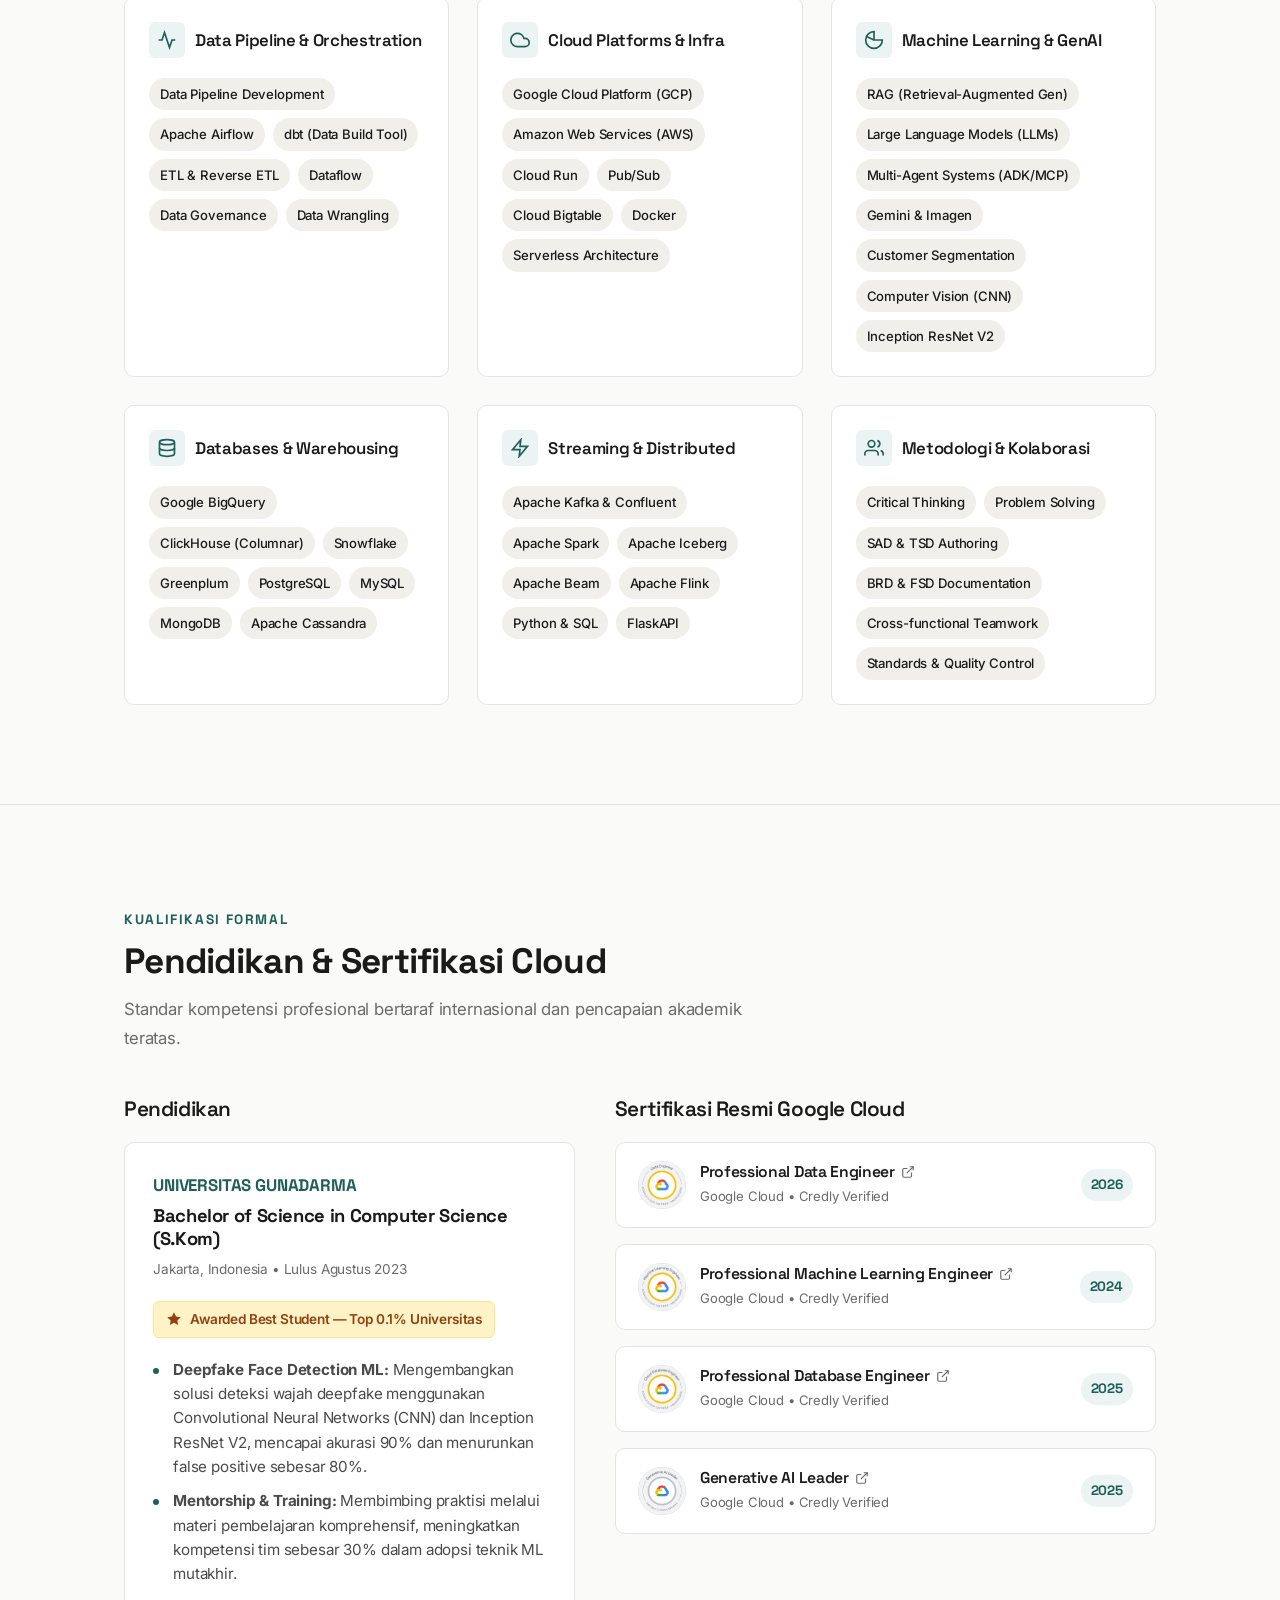
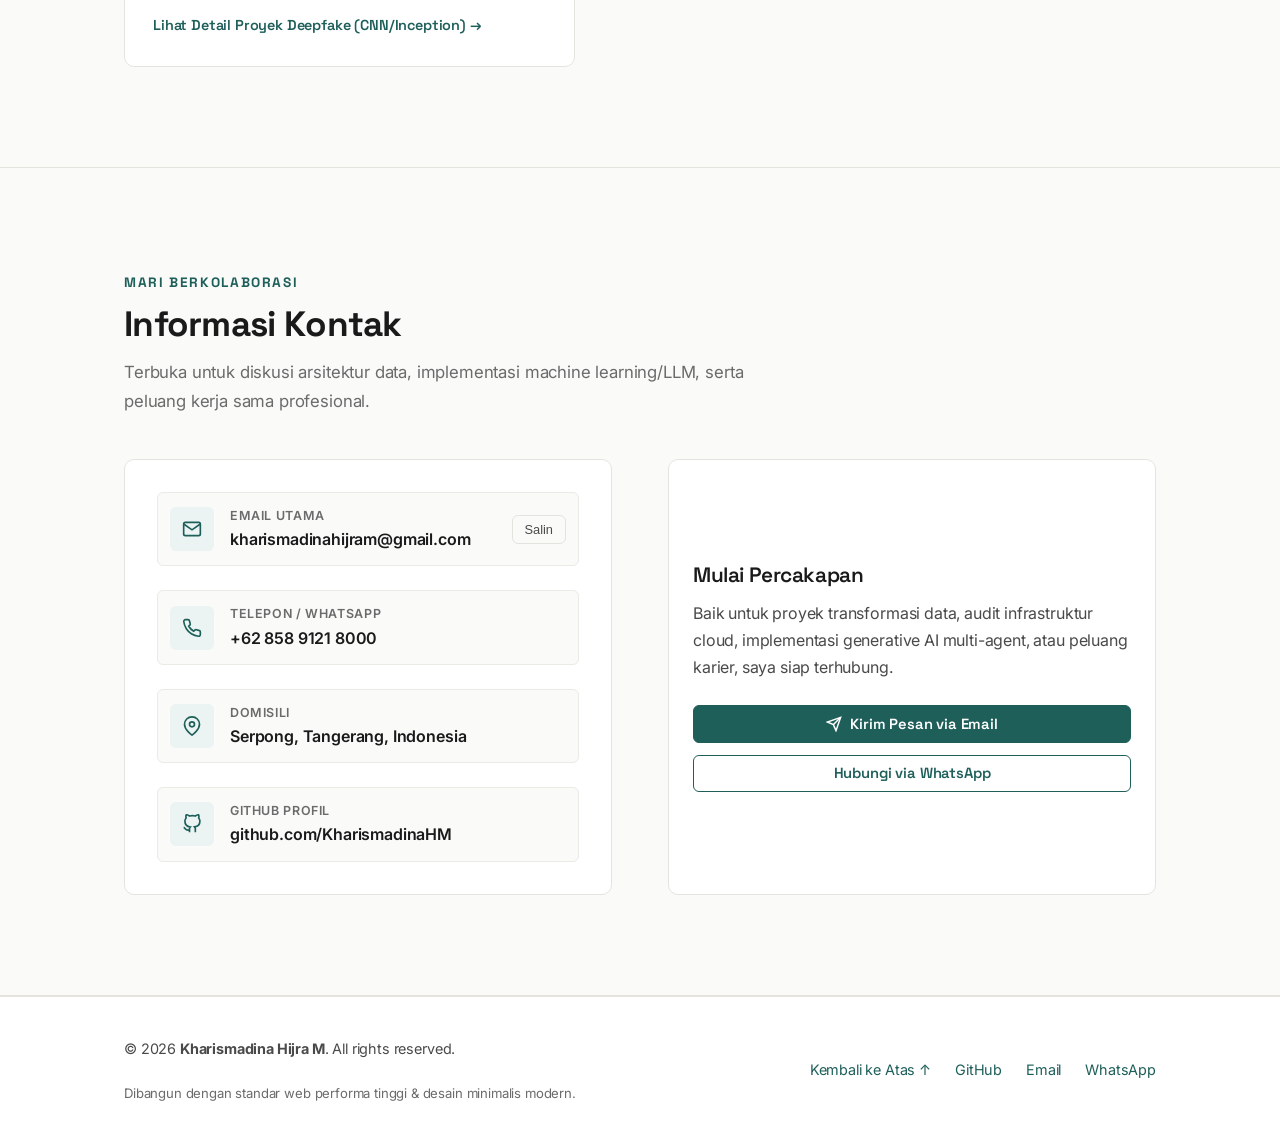
==== commit 5651d8a9: "feat: ganti nama di hero-title menjadi sapaan lengkap Kharismadina Hijra Muhamad" ====
--- a/index.html
+++ b/index.html
@@ -69,8 +69,7 @@
               <span class="status-dot"></span>
               <span data-i18n="hero_available">Tersedia untuk Peluang & Proyek Baru</span>
             </div>
-            <p class="hero-greeting" data-i18n="hero_greeting">Hai, I am Kharismadina Hijra Muhamad you can call me Kharis 👋</p>
-            <h1 class="hero-title">Kharismadina Hijra M</h1>
+            <h1 class="hero-title" data-i18n="hero_title">Hai, I am Kharismadina Hijra Muhamad you can call me Kharis 👋</h1>
             <p class="hero-subtitle" data-i18n="hero_subtitle">Data & Machine Learning Engineer</p>
             <p class="hero-tagline" data-i18n="hero_tagline">
               Data Engineer dinamis dengan 4 tahun pengalaman membangun pipeline analitik berkinerja tinggi, alur kerja ETL & reverse ETL, arsitektur berbasis event, dan sistem Generative AI multi-agent di cloud. Membuka nilai data bisnis melalui data engineering dan kecerdasan buatan.
--- a/css/style.css
+++ b/css/style.css
@@ -407,7 +407,9 @@
 }
 
 .hero-title {
-  margin-bottom: 0.75rem;
+  font-size: clamp(1.85rem, 3.6vw, 2.65rem);
+  line-height: 1.25;
+  margin-bottom: 0.85rem;
 }
 
 .hero-subtitle {
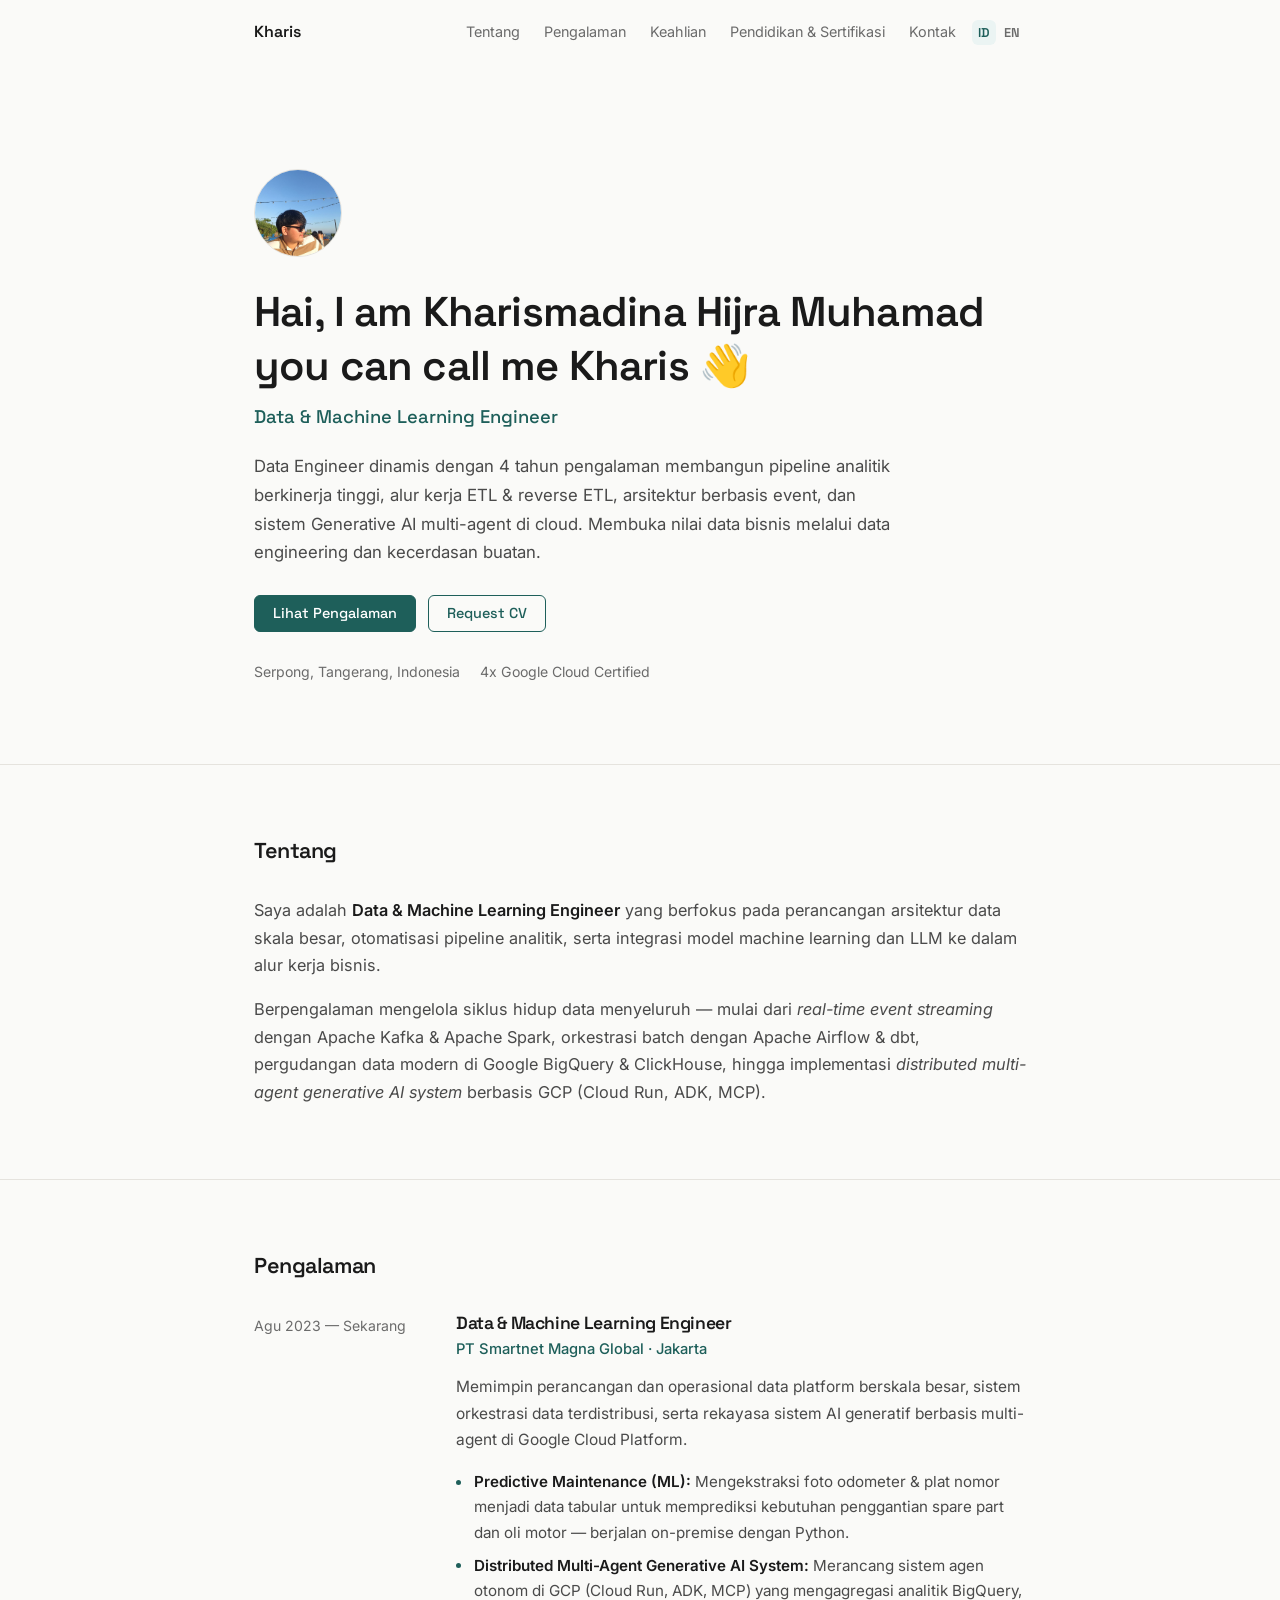
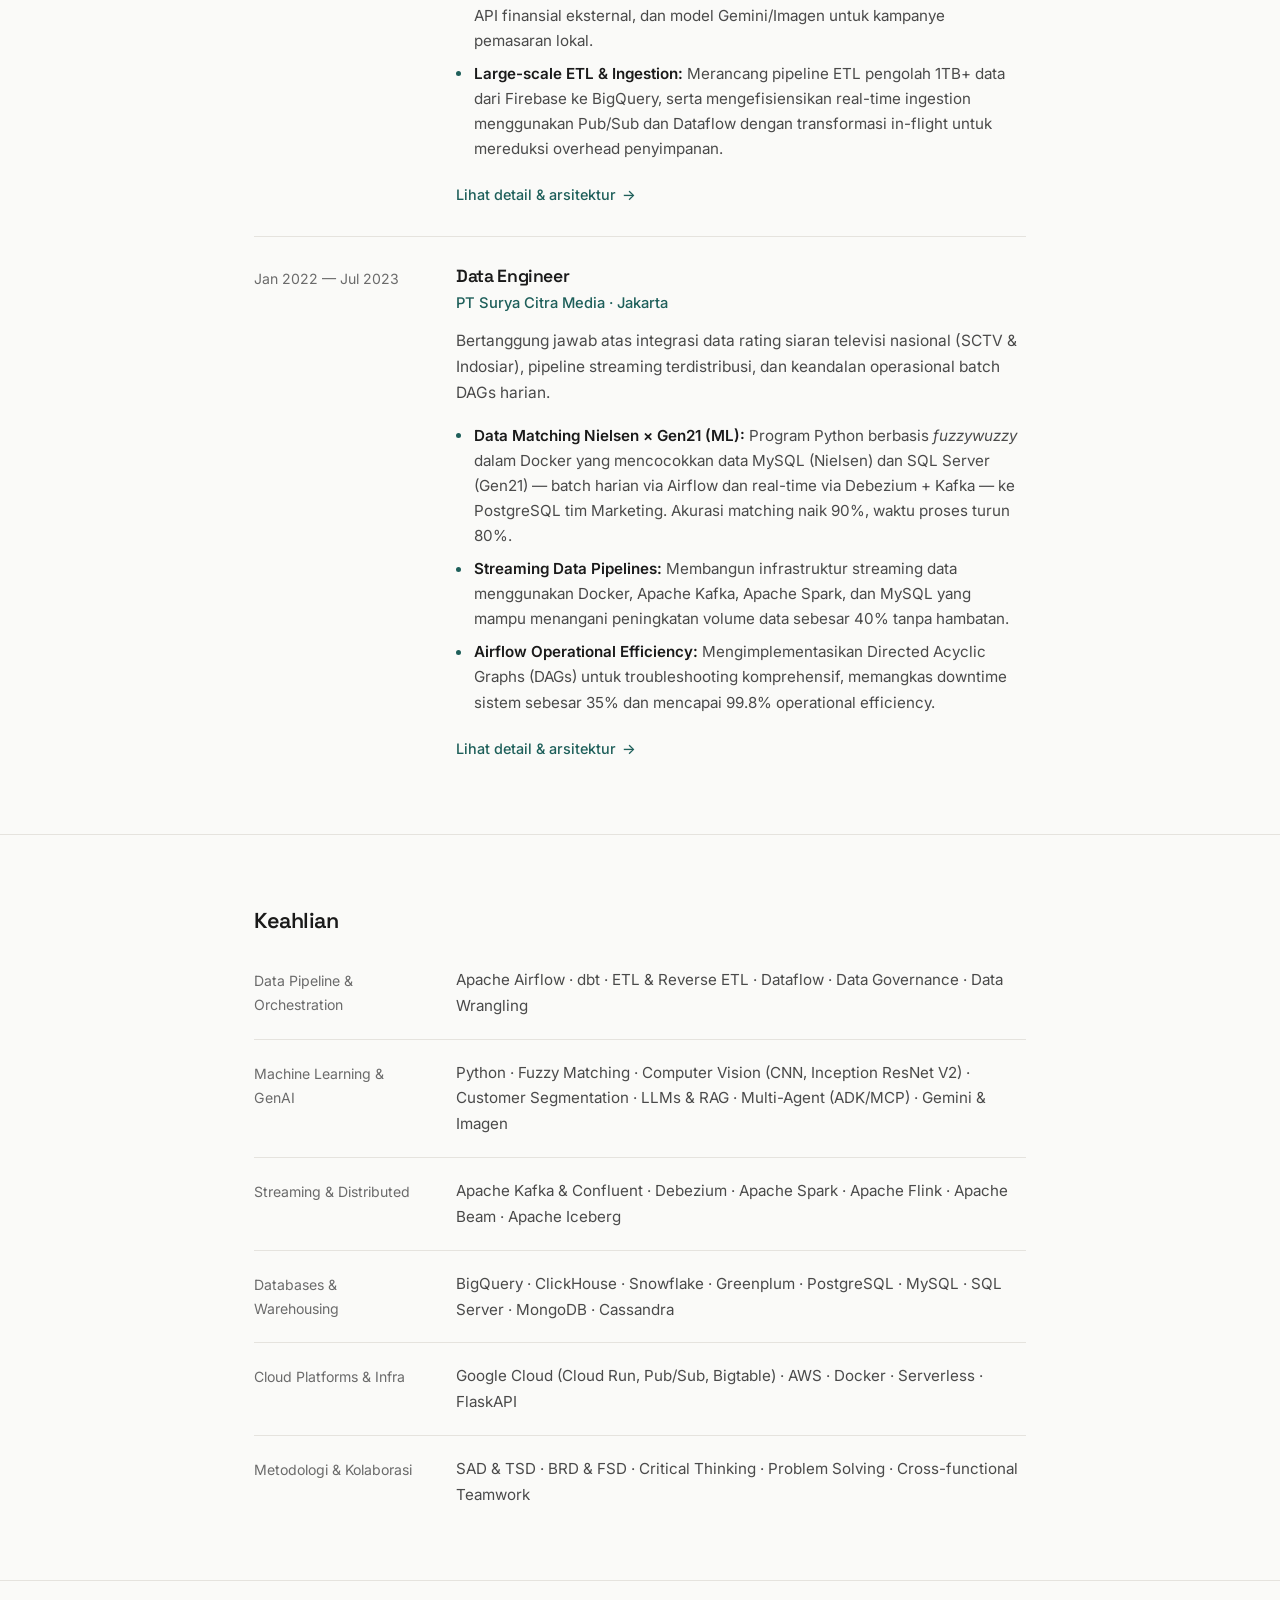
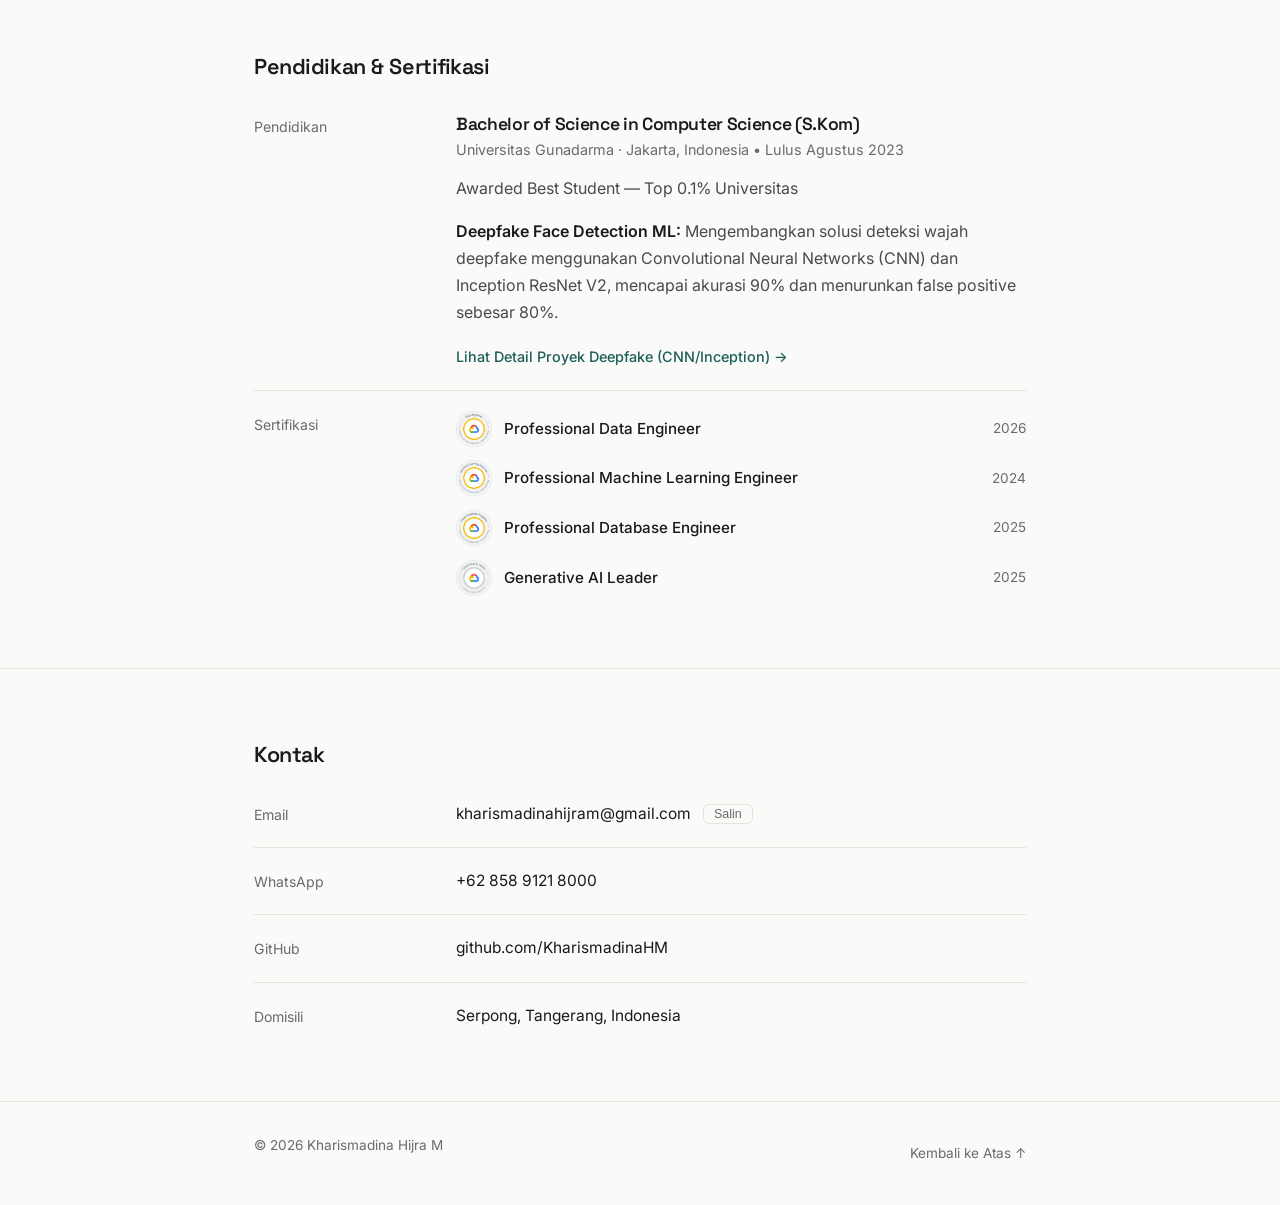
==== commit f7b0cd51: "feat: redesain minimalis dan tambah use case ML beserta high-level architecture - Sederhanakan tampi" ====
--- a/index.html
+++ b/index.html
@@ -4,280 +4,139 @@
   <meta charset="UTF-8">
   <meta name="viewport" content="width=device-width, initial-scale=1.0">
   <title>Kharismadina Hijra M — Data & Machine Learning Engineer</title>
-  <meta name="description" content="Portfolio profesional Kharismadina Hijra M, Data & Machine Learning Engineer berpengalaman 4 tahun membangun analytics pipelines, ETL, event-driven architecture, dan distributed multi-agent GenAI.">
+  <meta name="description" content="Portfolio Kharismadina Hijra M, Data & Machine Learning Engineer berpengalaman 4 tahun membangun analytics pipelines, ETL, event-driven architecture, machine learning, dan multi-agent GenAI.">
   <meta name="author" content="Kharismadina Hijra M">
 
-  <!-- Open Graph Meta Tags -->
   <meta property="og:title" content="Kharismadina Hijra M — Data & Machine Learning Engineer">
-  <meta property="og:description" content="Dynamic Data Engineer dengan pengalaman 4 tahun membangun high-performance data pipelines, GCP architecture, dan Generative AI systems.">
+  <meta property="og:description" content="Data & Machine Learning Engineer dengan pengalaman 4 tahun membangun data pipelines, GCP architecture, machine learning, dan Generative AI systems.">
   <meta property="og:type" content="website">
 
-  <!-- Google Fonts: Inter & Space Grotesk -->
   <link rel="preconnect" href="https://fonts.googleapis.com">
   <link rel="preconnect" href="https://fonts.gstatic.com" crossorigin>
-  <link href="https://fonts.googleapis.com/css2?family=Inter:wght@400;500;600;700&family=Space+Grotesk:wght@500;600;700&display=swap" rel="stylesheet">
-
-  <!-- Stylesheet -->
+  <link href="https://fonts.googleapis.com/css2?family=Inter:wght@400;500;600&family=Space+Grotesk:wght@500;600&display=swap" rel="stylesheet">
+
   <link rel="stylesheet" href="css/style.css">
 </head>
 <body>
 
-  <!-- Header & Navigation -->
   <header class="header">
-    <div class="container">
-      <div class="nav-wrapper">
-        <a href="#hero" class="nav-brand" id="navBrand">
-          <span class="brand-dot"></span>
-          Kharismadina Hijra M
-        </a>
-
-        <nav class="nav-menu" id="navMenu" aria-label="Main Navigation">
-          <a href="#about" class="nav-link" data-i18n="nav_about">Tentang</a>
-          <a href="#experience" class="nav-link" data-i18n="nav_experience">Pengalaman</a>
-          <a href="#skills" class="nav-link" data-i18n="nav_skills">Keahlian</a>
-          <a href="#education" class="nav-link" data-i18n="nav_education">Pendidikan & Sertifikasi</a>
-          <a href="#contact" class="nav-link" data-i18n="nav_contact">Kontak</a>
-        </nav>
-
-        <div class="nav-actions">
-          <!-- Bilingual Switcher (ID / EN) -->
-          <div class="lang-switcher" role="group" aria-label="Pilih Bahasa / Select Language">
-            <button type="button" class="lang-btn active" data-lang="id" aria-pressed="true" title="Bahasa Indonesia">ID</button>
-            <button type="button" class="lang-btn" data-lang="en" aria-pressed="false" title="English">EN</button>
-          </div>
-          <a href="#contact" class="btn btn-primary btn-sm" id="navContactBtn" data-i18n="nav_contact_btn">Hubungi Saya</a>
-        </div>
-
-        <button class="mobile-toggle" id="mobileToggle" aria-label="Toggle navigasi menu" aria-expanded="false">
-          <svg width="24" height="24" viewBox="0 0 24 24" fill="none" stroke="currentColor" stroke-width="2">
-            <line x1="3" y1="12" x2="21" y2="12"></line>
-            <line x1="3" y1="6" x2="21" y2="6"></line>
-            <line x1="3" y1="18" x2="21" y2="18"></line>
-          </svg>
-        </button>
-      </div>
+    <div class="container nav-wrapper">
+      <a href="#hero" class="nav-brand" id="navBrand">Kharis</a>
+
+      <nav class="nav-menu" id="navMenu" aria-label="Main Navigation">
+        <a href="#about" class="nav-link" data-i18n="nav_about">Tentang</a>
+        <a href="#experience" class="nav-link" data-i18n="nav_experience">Pengalaman</a>
+        <a href="#skills" class="nav-link" data-i18n="nav_skills">Keahlian</a>
+        <a href="#education" class="nav-link" data-i18n="nav_education">Pendidikan & Sertifikasi</a>
+        <a href="#contact" class="nav-link" data-i18n="nav_contact">Kontak</a>
+      </nav>
+
+      <div class="lang-switcher" role="group" aria-label="Pilih Bahasa / Select Language">
+        <button type="button" class="lang-btn active" data-lang="id" aria-pressed="true" title="Bahasa Indonesia">ID</button>
+        <button type="button" class="lang-btn" data-lang="en" aria-pressed="false" title="English">EN</button>
+      </div>
+
+      <button class="mobile-toggle" id="mobileToggle" aria-label="Toggle navigasi menu" aria-expanded="false">
+        <svg width="22" height="22" viewBox="0 0 24 24" fill="none" stroke="currentColor" stroke-width="2">
+          <line x1="3" y1="12" x2="21" y2="12"></line>
+          <line x1="3" y1="6" x2="21" y2="6"></line>
+          <line x1="3" y1="18" x2="21" y2="18"></line>
+        </svg>
+      </button>
     </div>
   </header>
 
   <main>
-    <!-- Hero Section -->
-    <section class="hero-section" id="hero">
-      <div class="container">
-        <div class="hero-grid">
-          <div class="hero-content fade-in-section">
-            <div class="hero-badge-available">
-              <span class="status-dot"></span>
-              <span data-i18n="hero_available">Tersedia untuk Peluang & Proyek Baru</span>
-            </div>
-            <h1 class="hero-title" data-i18n="hero_title">Hai, I am Kharismadina Hijra Muhamad you can call me Kharis 👋</h1>
-            <p class="hero-subtitle" data-i18n="hero_subtitle">Data & Machine Learning Engineer</p>
-            <p class="hero-tagline" data-i18n="hero_tagline">
-              Data Engineer dinamis dengan 4 tahun pengalaman membangun pipeline analitik berkinerja tinggi, alur kerja ETL & reverse ETL, arsitektur berbasis event, dan sistem Generative AI multi-agent di cloud. Membuka nilai data bisnis melalui data engineering dan kecerdasan buatan.
-            </p>
-
-            <div class="hero-cta">
-              <a href="#experience" class="btn btn-primary" id="heroBtnExperience">
-                <span data-i18n="hero_btn_experience">Lihat Pengalaman</span>
-                <svg class="btn-icon" viewBox="0 0 24 24" fill="none" stroke="currentColor">
-                  <path d="M5 12h14M12 5l7 7-7 7"/>
-                </svg>
-              </a>
-              <a href="#contact" class="btn btn-outline" id="heroBtnContact" data-i18n="hero_btn_contact">Hubungi Saya</a>
-              <!-- TODO: letakkan file CV di assets/CV_KharismadinaHM.pdf untuk unduhan langsung -->
-              <a href="mailto:kharismadinahijram@gmail.com?subject=Permintaan%20CV%20Kharismadina%20Hijra%20M" class="btn btn-outline" id="heroBtnCV">
-                <svg class="btn-icon" viewBox="0 0 24 24" fill="none" stroke="currentColor">
-                  <path d="M21 15v4a2 2 0 0 1-2 2H5a2 2 0 0 1-2-2v-4"/>
-                  <polyline points="7 10 12 15 17 10"/>
-                  <line x1="12" y1="15" x2="12" y2="3"/>
-                </svg>
-                <span data-i18n="hero_btn_cv">Request CV</span>
-              </a>
-            </div>
-
-            <div class="hero-location-info">
-              <div class="hero-location-item">
-                <svg width="16" height="16" viewBox="0 0 24 24" fill="none" stroke="currentColor" stroke-width="2">
-                  <path d="M21 10c0 7-9 13-9 13s-9-6-9-13a9 9 0 0 1 18 0z"></path>
-                  <circle cx="12" cy="10" r="3"></circle>
-                </svg>
-                <span>Serpong, Tangerang, Indonesia</span>
-              </div>
-              <div class="hero-location-item">
-                <svg width="16" height="16" viewBox="0 0 24 24" fill="none" stroke="currentColor" stroke-width="2">
-                  <path d="M22 11.08V12a10 10 0 1 1-5.93-9.14"></path>
-                  <polyline points="22 4 12 14.01 9 11.01"></polyline>
-                </svg>
-                <span data-i18n="hero_cert_badge">4x Google Cloud Certified</span>
-              </div>
-            </div>
-          </div>
-
-          <div class="hero-visual fade-in-section">
-            <div class="avatar-wrapper">
-              <img src="assets/ava.jpeg" alt="Foto Kharismadina Hijra M - Data & Machine Learning Engineer" class="avatar-img" width="320" height="320">
-            </div>
-          </div>
-        </div>
-      </div>
-    </section>
-
-    <!-- About Section -->
+    <!-- Hero -->
+    <section class="hero" id="hero">
+      <div class="container fade-in-section">
+        <img src="assets/ava.jpeg" alt="Foto Kharismadina Hijra M" class="hero-avatar" width="88" height="88">
+        <h1 class="hero-title" data-i18n="hero_title">Hai, I am Kharismadina Hijra Muhamad you can call me Kharis 👋</h1>
+        <p class="hero-subtitle" data-i18n="hero_subtitle">Data & Machine Learning Engineer</p>
+        <p class="hero-tagline" data-i18n="hero_tagline">
+          Data Engineer dinamis dengan 4 tahun pengalaman membangun pipeline analitik berkinerja tinggi, alur kerja ETL & reverse ETL, arsitektur berbasis event, dan sistem Generative AI multi-agent di cloud. Membuka nilai data bisnis melalui data engineering dan kecerdasan buatan.
+        </p>
+
+        <div class="hero-cta">
+          <a href="#experience" class="btn btn-primary" id="heroBtnExperience" data-i18n="hero_btn_experience">Lihat Pengalaman</a>
+          <!-- TODO: letakkan file CV di assets/CV_KharismadinaHM.pdf untuk unduhan langsung -->
+          <a href="mailto:kharismadinahijram@gmail.com?subject=Permintaan%20CV%20Kharismadina%20Hijra%20M" class="btn btn-outline" id="heroBtnCV" data-i18n="hero_btn_cv">Request CV</a>
+        </div>
+
+        <div class="hero-meta">
+          <span>Serpong, Tangerang, Indonesia</span>
+          <span data-i18n="hero_cert_badge">4x Google Cloud Certified</span>
+        </div>
+      </div>
+    </section>
+
+    <!-- About -->
     <section class="section" id="about">
-      <div class="container">
-        <div class="section-header fade-in-section">
-          <span class="section-subtitle" data-i18n="about_subtitle">Tentang Saya</span>
-          <h2 data-i18n="about_title">Fondasi Kuat di Data Platform & Machine Learning</h2>
-        </div>
-
-        <div class="about-content fade-in-section">
-          <div class="about-text">
-            <p data-i18n="about_p1" data-i18n-html="true">
-              Saya adalah <strong>Data & Machine Learning Engineer</strong> yang berfokus pada perancangan arsitektur data skala besar, otomatisasi pipeline analitik, serta integrasi model machine learning dan LLM ke dalam alur kerja bisnis.
-            </p>
-            <p data-i18n="about_p2" data-i18n-html="true">
-              Berpengalaman mengelola siklus hidup data menyeluruh — mulai dari <em>real-time event streaming</em> dengan Apache Kafka & Apache Spark, orkestrasi batch dengan Apache Airflow & dbt, pergudangan data modern di Google BigQuery & ClickHouse, hingga implementasi <em>distributed multi-agent generative AI system</em> berbasis GCP (Cloud Run, ADK, MCP).
-            </p>
-            <p data-i18n="about_p3">
-              Saya memiliki rekam jejak terbukti dalam memangkas latensi data, mengoptimalkan query basis data hingga 30%, serta menjembatani kebutuhan teknis arsitektur (SAD/TSD) dengan sasaran bisnis (BRD/FSD).
-            </p>
-          </div>
-
-          <div class="about-card">
-            <h3 class="about-card-title" data-i18n="about_card_title">Fokus & Spesialisasi</h3>
-            <div class="about-highlight-list">
-              <div class="about-highlight-item">
-                <svg width="18" height="18" viewBox="0 0 24 24" fill="none" stroke="currentColor" stroke-width="2">
-                  <polyline points="20 6 9 17 4 12"/>
-                </svg>
-                <span data-i18n="about_focus_1" data-i18n-html="true"><strong>High-Performance Pipelines:</strong> ETL & reverse ETL batch/streaming (Kafka, Dataflow, Airflow, dbt).</span>
-              </div>
-              <div class="about-highlight-item">
-                <svg width="18" height="18" viewBox="0 0 24 24" fill="none" stroke="currentColor" stroke-width="2">
-                  <polyline points="20 6 9 17 4 12"/>
-                </svg>
-                <span data-i18n="about_focus_2" data-i18n-html="true"><strong>Generative AI & LLM:</strong> Multi-agent system, RAG, Gemini & Imagen integrations, MCP.</span>
-              </div>
-              <div class="about-highlight-item">
-                <svg width="18" height="18" viewBox="0 0 24 24" fill="none" stroke="currentColor" stroke-width="2">
-                  <polyline points="20 6 9 17 4 12"/>
-                </svg>
-                <span data-i18n="about_focus_3" data-i18n-html="true"><strong>Cloud & Modern Data Stack:</strong> Google Cloud (BigQuery, Bigtable, Cloud Run), ClickHouse, Snowflake.</span>
-              </div>
-              <div class="about-highlight-item">
-                <svg width="18" height="18" viewBox="0 0 24 24" fill="none" stroke="currentColor" stroke-width="2">
-                  <polyline points="20 6 9 17 4 12"/>
-                </svg>
-                <span data-i18n="about_focus_4" data-i18n-html="true"><strong>Analytics & BI:</strong> Looker real-time dashboards, reduksi proses manual hingga 40%.</span>
-              </div>
-            </div>
-          </div>
-        </div>
-      </div>
-    </section>
-
-    <!-- Experience Section -->
+      <div class="container fade-in-section">
+        <h2 class="section-title" data-i18n="nav_about">Tentang</h2>
+        <div class="about-text">
+          <p data-i18n="about_p1" data-i18n-html="true">
+            Saya adalah <strong>Data & Machine Learning Engineer</strong> yang berfokus pada perancangan arsitektur data skala besar, otomatisasi pipeline analitik, serta integrasi model machine learning dan LLM ke dalam alur kerja bisnis.
+          </p>
+          <p data-i18n="about_p2" data-i18n-html="true">
+            Berpengalaman mengelola siklus hidup data menyeluruh — mulai dari <em>real-time event streaming</em> dengan Apache Kafka & Apache Spark, orkestrasi batch dengan Apache Airflow & dbt, pergudangan data modern di Google BigQuery & ClickHouse, hingga implementasi <em>distributed multi-agent generative AI system</em> berbasis GCP (Cloud Run, ADK, MCP).
+          </p>
+        </div>
+      </div>
+    </section>
+
+    <!-- Experience -->
     <section class="section" id="experience">
       <div class="container">
-        <div class="section-header fade-in-section">
-          <span class="section-subtitle" data-i18n="exp_subtitle">Karier & Proyek</span>
-          <h2 data-i18n="exp_title">Pengalaman Kerja Profesional</h2>
-          <p class="section-desc" data-i18n="exp_desc">Ringkasan rekayasa data dan model machine learning yang diterapkan pada skala enterprise.</p>
-        </div>
-
-        <div class="experience-list">
-          <!-- Experience Card 1: PT Smartnet Magna Global -->
-          <article class="experience-card fade-in-section" id="exp-smartnet">
-            <div class="experience-header">
-              <div>
-                <h3 class="experience-role">Data & Machine Learning Engineer</h3>
-                <p class="experience-company">PT SMARTNET MAGNA GLOBAL</p>
-              </div>
-              <div class="experience-meta">
-                <span class="experience-period" data-i18n="exp_smartnet_period">Agu 2023 — Sekarang</span>
-                <span class="experience-location">Jakarta, Indonesia</span>
-              </div>
-            </div>
-
-            <p class="text-secondary" style="font-size: 0.95rem;" data-i18n="exp_smartnet_p">
-              Memimpin perancangan dan operasional data platform berskala besar, sistem orkestrasi data terdistribusi, serta rekayasa sistem AI generatif berbasis multi-agent di Google Cloud Platform.
-            </p>
-
-            <div class="experience-highlights">
-              <div class="experience-highlight-bullet" data-i18n="exp_smartnet_h1" data-i18n-html="true">
-                <strong>Distributed Multi-Agent Generative AI System:</strong> Merancang sistem agen otonom di GCP (Cloud Run, ADK, MCP) yang mengagregasi analitik BigQuery, API finansial eksternal, dan model Gemini/Imagen untuk kampanye pemasaran lokal.
-              </div>
-              <div class="experience-highlight-bullet" data-i18n="exp_smartnet_h2" data-i18n-html="true">
-                <strong>Large-scale ETL & Ingestion:</strong> Merancang pipeline ETL pengolah 1TB+ data dari Firebase ke BigQuery, serta mengefisiensikan real-time ingestion menggunakan Pub/Sub dan Dataflow dengan transformasi in-flight untuk mereduksi overhead penyimpanan.
-              </div>
-              <div class="experience-highlight-bullet" data-i18n="exp_smartnet_h3" data-i18n-html="true">
-                <strong>Orchestration & Database Optimization:</strong> Mengotomatiskan alur kerja Airflow dan dbt (meningkatkan data freshness 30%), mengintegrasikan ClickHouse untuk analitik berkecepatan tinggi, serta migrasi NoSQL dari Cassandra ke Cloud Bigtable.
-              </div>
-            </div>
-
-            <div class="experience-footer">
-              <div class="tag-list">
-                <span class="tag tag-accent">GCP</span>
-                <span class="tag tag-accent">Multi-Agent GenAI</span>
-                <span class="tag">BigQuery</span>
-                <span class="tag">Apache Airflow</span>
-                <span class="tag">dbt</span>
-                <span class="tag">ClickHouse</span>
-                <span class="tag">Looker</span>
-                <span class="tag">Cloud Bigtable</span>
-              </div>
+        <h2 class="section-title fade-in-section" data-i18n="nav_experience">Pengalaman</h2>
+
+        <div class="rows">
+          <article class="row exp-item fade-in-section" id="exp-smartnet">
+            <div class="row-label" data-i18n="exp_smartnet_period">Agu 2023 — Sekarang</div>
+            <div>
+              <h3 class="exp-role">Data & Machine Learning Engineer</h3>
+              <p class="exp-company">PT Smartnet Magna Global · Jakarta</p>
+              <p class="exp-summary" data-i18n="exp_smartnet_p">
+                Memimpin perancangan dan operasional data platform berskala besar, sistem orkestrasi data terdistribusi, serta rekayasa sistem AI generatif berbasis multi-agent di Google Cloud Platform.
+              </p>
+              <ul class="dot-list">
+                <li data-i18n="exp_smartnet_h_ml" data-i18n-html="true">
+                  <strong>Predictive Maintenance (ML):</strong> Mengekstraksi foto odometer & plat nomor menjadi data tabular untuk memprediksi kebutuhan penggantian spare part dan oli motor — berjalan on-premise dengan Python.
+                </li>
+                <li data-i18n="exp_smartnet_h1" data-i18n-html="true">
+                  <strong>Distributed Multi-Agent Generative AI System:</strong> Merancang sistem agen otonom di GCP (Cloud Run, ADK, MCP) yang mengagregasi analitik BigQuery, API finansial eksternal, dan model Gemini/Imagen untuk kampanye pemasaran lokal.
+                </li>
+                <li data-i18n="exp_smartnet_h2" data-i18n-html="true">
+                  <strong>Large-scale ETL & Ingestion:</strong> Merancang pipeline ETL pengolah 1TB+ data dari Firebase ke BigQuery, serta mengefisiensikan real-time ingestion menggunakan Pub/Sub dan Dataflow dengan transformasi in-flight untuk mereduksi overhead penyimpanan.
+                </li>
+              </ul>
               <a href="experience-smartnet.html" class="link-detail" id="linkDetailSmartnet">
-                <span data-i18n="exp_smartnet_link">Lihat Detail Proyek Lengkap (15 Items)</span>
-                <svg width="16" height="16" viewBox="0 0 24 24" fill="none" stroke="currentColor" stroke-width="2">
-                  <path d="M5 12h14M12 5l7 7-7 7"/>
-                </svg>
+                <span data-i18n="exp_detail_link">Lihat detail & arsitektur</span> →
               </a>
             </div>
           </article>
 
-          <!-- Experience Card 2: PT Surya Citra Media -->
-          <article class="experience-card fade-in-section" id="exp-scm">
-            <div class="experience-header">
-              <div>
-                <h3 class="experience-role">Data Engineer</h3>
-                <p class="experience-company">PT SURYA CITRA MEDIA</p>
-              </div>
-              <div class="experience-meta">
-                <span class="experience-period" data-i18n="exp_scm_period">Jan 2022 — Jul 2023</span>
-                <span class="experience-location">Jakarta, Indonesia</span>
-              </div>
-            </div>
-
-            <p class="text-secondary" style="font-size: 0.95rem;" data-i18n="exp_scm_p">
-              Bertanggung jawab atas integrasi data rating siaran televisi nasional (SCTV & Indosiar), pipeline streaming terdistribusi, dan keandalan operasional batch DAGs harian.
-            </p>
-
-            <div class="experience-highlights">
-              <div class="experience-highlight-bullet" data-i18n="exp_scm_h1" data-i18n-html="true">
-                <strong>Event-Driven Data Matching (Fuzzy ML):</strong> Membangun program pencocokan data periklanan Python menggunakan teknik machine learning <em>fuzzy wuzzy</em> untuk mengintegrasikan data Gen21 & Nielsen, meningkatkan akurasi matching sebesar 90% dan memangkas waktu pemrosesan 80%.
-              </div>
-              <div class="experience-highlight-bullet" data-i18n="exp_scm_h2" data-i18n-html="true">
-                <strong>Streaming Data Pipelines:</strong> Membangun infrastruktur streaming data menggunakan Docker, Apache Kafka, Apache Spark, dan MySQL yang mampu menangani peningkatan volume data sebesar 40% tanpa hambatan.
-              </div>
-              <div class="experience-highlight-bullet" data-i18n="exp_scm_h3" data-i18n-html="true">
-                <strong>Airflow Operational Efficiency:</strong> Mengimplementasikan Directed Acyclic Graphs (DAGs) untuk troubleshooting komprehensif, memangkas downtime sistem sebesar 35% dan mencapai 99.8% operational efficiency.
-              </div>
-            </div>
-
-            <div class="experience-footer">
-              <div class="tag-list">
-                <span class="tag tag-accent">Python ML</span>
-                <span class="tag tag-accent">Apache Kafka</span>
-                <span class="tag">Apache Spark</span>
-                <span class="tag">Apache Airflow</span>
-                <span class="tag">Docker</span>
-                <span class="tag">MySQL</span>
-                <span class="tag">Gen21 / Nielsen</span>
-              </div>
+          <article class="row exp-item fade-in-section" id="exp-scm">
+            <div class="row-label" data-i18n="exp_scm_period">Jan 2022 — Jul 2023</div>
+            <div>
+              <h3 class="exp-role">Data Engineer</h3>
+              <p class="exp-company">PT Surya Citra Media · Jakarta</p>
+              <p class="exp-summary" data-i18n="exp_scm_p">
+                Bertanggung jawab atas integrasi data rating siaran televisi nasional (SCTV & Indosiar), pipeline streaming terdistribusi, dan keandalan operasional batch DAGs harian.
+              </p>
+              <ul class="dot-list">
+                <li data-i18n="exp_scm_h1" data-i18n-html="true">
+                  <strong>Data Matching Nielsen × Gen21 (ML):</strong> Program Python berbasis <em>fuzzywuzzy</em> dalam Docker yang mencocokkan data MySQL (Nielsen) dan SQL Server (Gen21) — batch harian via Airflow dan real-time via Debezium + Kafka — ke PostgreSQL tim Marketing. Akurasi matching naik 90%, waktu proses turun 80%.
+                </li>
+                <li data-i18n="exp_scm_h2" data-i18n-html="true">
+                  <strong>Streaming Data Pipelines:</strong> Membangun infrastruktur streaming data menggunakan Docker, Apache Kafka, Apache Spark, dan MySQL yang mampu menangani peningkatan volume data sebesar 40% tanpa hambatan.
+                </li>
+                <li data-i18n="exp_scm_h3" data-i18n-html="true">
+                  <strong>Airflow Operational Efficiency:</strong> Mengimplementasikan Directed Acyclic Graphs (DAGs) untuk troubleshooting komprehensif, memangkas downtime sistem sebesar 35% dan mencapai 99.8% operational efficiency.
+                </li>
+              </ul>
               <a href="experience-scm.html" class="link-detail" id="linkDetailScm">
-                <span data-i18n="exp_scm_link">Lihat Detail Proyek & Arsitektur</span>
-                <svg width="16" height="16" viewBox="0 0 24 24" fill="none" stroke="currentColor" stroke-width="2">
-                  <path d="M5 12h14M12 5l7 7-7 7"/>
-                </svg>
+                <span data-i18n="exp_detail_link">Lihat detail & arsitektur</span> →
               </a>
             </div>
           </article>
@@ -285,411 +144,129 @@
       </div>
     </section>
 
-    <!-- Skills Section -->
+    <!-- Skills -->
     <section class="section" id="skills">
-      <div class="container">
-        <div class="section-header fade-in-section">
-          <span class="section-subtitle" data-i18n="skills_subtitle">Kompetensi Teknis</span>
-          <h2 data-i18n="skills_title">Keahlian & Penguasaan Teknologi</h2>
-          <p class="section-desc" data-i18n="skills_desc">Dikelompokkan berdasarkan domain keahlian dalam arsitektur data modern dan rekayasa AI.</p>
-        </div>
-
-        <div class="skills-grid fade-in-section">
-          <!-- Skill Card 1: Data Pipeline & Orchestration -->
-          <div class="skill-category-card">
-            <div class="skill-category-header">
-              <div class="skill-icon-box">
-                <svg width="20" height="20" viewBox="0 0 24 24" fill="none" stroke="currentColor" stroke-width="2">
-                  <path d="M22 12h-4l-3 9L9 3l-3 9H2"/>
-                </svg>
-              </div>
-              <h3 class="skill-category-title" data-i18n="skill_cat_1">Data Pipeline & Orchestration</h3>
-            </div>
-            <div class="skills-pill-container">
-              <span class="tag">Data Pipeline Development</span>
-              <span class="tag">Apache Airflow</span>
-              <span class="tag">dbt (Data Build Tool)</span>
-              <span class="tag">ETL & Reverse ETL</span>
-              <span class="tag">Dataflow</span>
-              <span class="tag">Data Governance</span>
-              <span class="tag">Data Wrangling</span>
-            </div>
-          </div>
-
-          <!-- Skill Card 2: Cloud Platforms -->
-          <div class="skill-category-card">
-            <div class="skill-category-header">
-              <div class="skill-icon-box">
-                <svg width="20" height="20" viewBox="0 0 24 24" fill="none" stroke="currentColor" stroke-width="2">
-                  <path d="M18 10h-1.26A8 8 0 1 0 9 20h9a5 5 0 0 0 0-10z"/>
-                </svg>
-              </div>
-              <h3 class="skill-category-title" data-i18n="skill_cat_2">Cloud Platforms & Infra</h3>
-            </div>
-            <div class="skills-pill-container">
-              <span class="tag">Google Cloud Platform (GCP)</span>
-              <span class="tag">Amazon Web Services (AWS)</span>
-              <span class="tag">Cloud Run</span>
-              <span class="tag">Pub/Sub</span>
-              <span class="tag">Cloud Bigtable</span>
-              <span class="tag">Docker</span>
-              <span class="tag">Serverless Architecture</span>
-            </div>
-          </div>
-
-          <!-- Skill Card 3: Machine Learning & Generative AI -->
-          <div class="skill-category-card">
-            <div class="skill-category-header">
-              <div class="skill-icon-box">
-                <svg width="20" height="20" viewBox="0 0 24 24" fill="none" stroke="currentColor" stroke-width="2">
-                  <path d="M12 2a10 10 0 1 0 10 10H12V2z"/>
-                  <path d="M12 12L2.5 7.5"/>
-                </svg>
-              </div>
-              <h3 class="skill-category-title" data-i18n="skill_cat_3">Machine Learning & GenAI</h3>
-            </div>
-            <div class="skills-pill-container">
-              <span class="tag">RAG (Retrieval-Augmented Gen)</span>
-              <span class="tag">Large Language Models (LLMs)</span>
-              <span class="tag">Multi-Agent Systems (ADK/MCP)</span>
-              <span class="tag">Gemini & Imagen</span>
-              <span class="tag">Customer Segmentation</span>
-              <span class="tag">Computer Vision (CNN)</span>
-              <span class="tag">Inception ResNet V2</span>
-            </div>
-          </div>
-
-          <!-- Skill Card 4: Databases & Warehousing -->
-          <div class="skill-category-card">
-            <div class="skill-category-header">
-              <div class="skill-icon-box">
-                <svg width="20" height="20" viewBox="0 0 24 24" fill="none" stroke="currentColor" stroke-width="2">
-                  <ellipse cx="12" cy="5" rx="9" ry="3"/>
-                  <path d="M21 12c0 1.66-4 3-9 3s-9-1.34-9-3"/>
-                  <path d="M3 5v14c0 1.66 4 3 9 3s9-1.34 9-3V5"/>
-                </svg>
-              </div>
-              <h3 class="skill-category-title" data-i18n="skill_cat_4">Databases & Warehousing</h3>
-            </div>
-            <div class="skills-pill-container">
-              <span class="tag">Google BigQuery</span>
-              <span class="tag">ClickHouse (Columnar)</span>
-              <span class="tag">Snowflake</span>
-              <span class="tag">Greenplum</span>
-              <span class="tag">PostgreSQL</span>
-              <span class="tag">MySQL</span>
-              <span class="tag">MongoDB</span>
-              <span class="tag">Apache Cassandra</span>
-            </div>
-          </div>
-
-          <!-- Skill Card 5: Streaming & Distributed Analytics -->
-          <div class="skill-category-card">
-            <div class="skill-category-header">
-              <div class="skill-icon-box">
-                <svg width="20" height="20" viewBox="0 0 24 24" fill="none" stroke="currentColor" stroke-width="2">
-                  <polygon points="13 2 3 14 12 14 11 22 21 10 12 10 13 2"/>
-                </svg>
-              </div>
-              <h3 class="skill-category-title" data-i18n="skill_cat_5">Streaming & Distributed</h3>
-            </div>
-            <div class="skills-pill-container">
-              <span class="tag">Apache Kafka & Confluent</span>
-              <span class="tag">Apache Spark</span>
-              <span class="tag">Apache Iceberg</span>
-              <span class="tag">Apache Beam</span>
-              <span class="tag">Apache Flink</span>
-              <span class="tag">Python & SQL</span>
-              <span class="tag">FlaskAPI</span>
-            </div>
-          </div>
-
-          <!-- Skill Card 6: Professional & Soft Skills -->
-          <div class="skill-category-card">
-            <div class="skill-category-header">
-              <div class="skill-icon-box">
-                <svg width="20" height="20" viewBox="0 0 24 24" fill="none" stroke="currentColor" stroke-width="2">
-                  <path d="M17 21v-2a4 4 0 0 0-4-4H5a4 4 0 0 0-4 4v2"></path>
-                  <circle cx="9" cy="7" r="4"></circle>
-                  <path d="M23 21v-2a4 4 0 0 0-3-3.87"></path>
-                  <path d="M16 3.13a4 4 0 0 1 0 7.75"></path>
-                </svg>
-              </div>
-              <h3 class="skill-category-title" data-i18n="skill_cat_6">Metodologi & Kolaborasi</h3>
-            </div>
-            <div class="skills-pill-container">
-              <span class="tag">Critical Thinking</span>
-              <span class="tag">Problem Solving</span>
-              <span class="tag">SAD & TSD Authoring</span>
-              <span class="tag">BRD & FSD Documentation</span>
-              <span class="tag">Cross-functional Teamwork</span>
-              <span class="tag">Standards & Quality Control</span>
-            </div>
-          </div>
-        </div>
-      </div>
-    </section>
-
-    <!-- Education & Certifications Section -->
+      <div class="container fade-in-section">
+        <h2 class="section-title" data-i18n="nav_skills">Keahlian</h2>
+
+        <div class="rows">
+          <div class="row">
+            <div class="row-label" data-i18n="skill_cat_1">Data Pipeline & Orchestration</div>
+            <p class="skill-list">Apache Airflow · dbt · ETL & Reverse ETL · Dataflow · Data Governance · Data Wrangling</p>
+          </div>
+          <div class="row">
+            <div class="row-label" data-i18n="skill_cat_3">Machine Learning & GenAI</div>
+            <p class="skill-list">Python · Fuzzy Matching · Computer Vision (CNN, Inception ResNet V2) · Customer Segmentation · LLMs & RAG · Multi-Agent (ADK/MCP) · Gemini & Imagen</p>
+          </div>
+          <div class="row">
+            <div class="row-label" data-i18n="skill_cat_5">Streaming & Distributed</div>
+            <p class="skill-list">Apache Kafka & Confluent · Debezium · Apache Spark · Apache Flink · Apache Beam · Apache Iceberg</p>
+          </div>
+          <div class="row">
+            <div class="row-label" data-i18n="skill_cat_4">Databases & Warehousing</div>
+            <p class="skill-list">BigQuery · ClickHouse · Snowflake · Greenplum · PostgreSQL · MySQL · SQL Server · MongoDB · Cassandra</p>
+          </div>
+          <div class="row">
+            <div class="row-label" data-i18n="skill_cat_2">Cloud Platforms & Infra</div>
+            <p class="skill-list">Google Cloud (Cloud Run, Pub/Sub, Bigtable) · AWS · Docker · Serverless · FlaskAPI</p>
+          </div>
+          <div class="row">
+            <div class="row-label" data-i18n="skill_cat_6">Metodologi & Kolaborasi</div>
+            <p class="skill-list">SAD & TSD · BRD & FSD · Critical Thinking · Problem Solving · Cross-functional Teamwork</p>
+          </div>
+        </div>
+      </div>
+    </section>
+
+    <!-- Education & Certifications -->
     <section class="section" id="education">
-      <div class="container">
-        <div class="section-header fade-in-section">
-          <span class="section-subtitle" data-i18n="edu_subtitle">Kualifikasi Formal</span>
-          <h2 data-i18n="edu_title">Pendidikan & Sertifikasi Cloud</h2>
-          <p class="section-desc" data-i18n="edu_desc">Standar kompetensi profesional bertaraf internasional dan pencapaian akademik teratas.</p>
-        </div>
-
-        <div class="edu-cert-grid fade-in-section">
-          <!-- Education Column -->
-          <div class="edu-column">
-            <h3 style="margin-bottom: 1.25rem;" data-i18n="edu_heading">Pendidikan</h3>
-            
-            <div class="edu-card">
-              <p class="edu-institution">UNIVERSITAS GUNADARMA</p>
-              <h4 class="edu-degree" data-i18n="edu_degree">Bachelor of Science in Computer Science (S.Kom)</h4>
-              <p class="edu-time" data-i18n="edu_time">Jakarta, Indonesia • Lulus Agustus 2023</p>
-
-              <div class="edu-award-badge">
-                <svg width="16" height="16" viewBox="0 0 24 24" fill="currentColor">
-                  <polygon points="12 2 15.09 8.26 22 9.27 17 14.14 18.18 21.02 12 17.77 5.82 21.02 7 14.14 2 9.27 8.91 8.26 12 2"/>
-                </svg>
-                <span data-i18n="edu_award">Awarded Best Student — Top 0.1% Universitas</span>
-              </div>
-
-              <div class="bullet-list">
-                <div class="bullet-item" data-i18n="edu_bullet_1" data-i18n-html="true">
-                  <strong>Deepfake Face Detection ML:</strong> Mengembangkan solusi deteksi wajah deepfake menggunakan Convolutional Neural Networks (CNN) dan Inception ResNet V2, mencapai akurasi 90% dan menurunkan false positive sebesar 80%.
-                </div>
-                <div class="bullet-item" data-i18n="edu_bullet_2" data-i18n-html="true">
-                  <strong>Mentorship & Training:</strong> Membimbing praktisi melalui materi pembelajaran komprehensif, meningkatkan kompetensi tim sebesar 30% dalam adopsi teknik ML mutakhir.
-                </div>
-              </div>
-
-              <div style="margin-top: 1.5rem;">
-                <a href="project-deepfake-detection.html" class="link-detail" id="linkDetailDeepfake">
-                  <span data-i18n="edu_link">Lihat Detail Proyek Deepfake (CNN/Inception) →</span>
-                </a>
-              </div>
-            </div>
-          </div>
-
-          <!-- Certifications Column -->
-          <div class="cert-column">
-            <h3 style="margin-bottom: 1.25rem;" data-i18n="cert_heading">Sertifikasi Resmi Google Cloud</h3>
-
-            <div class="cert-list">
-              <!-- Cert 1: Professional Data Engineer -->
-              <div class="cert-card">
-                <div class="cert-info">
-                  <a href="https://www.credly.com/badges/48e71b88-24ce-468b-92e8-8494e1dca59f/public_url" target="_blank" rel="noopener noreferrer" class="cert-badge-logo" aria-label="Verifikasi Certified Professional Data Engineer di Credly">
-                    <img src="assets/logo-cert/professional-data-engineer.png" alt="Google Cloud Certified Professional Data Engineer Badge" class="cert-badge-img" width="48" height="48" loading="lazy">
-                  </a>
-                  <div>
-                    <h4 class="cert-title">
-                      <a href="https://www.credly.com/badges/48e71b88-24ce-468b-92e8-8494e1dca59f/public_url" target="_blank" rel="noopener noreferrer" class="cert-title-link" title="Buka kredensial resmi di Credly">
-                        <span>Professional Data Engineer</span>
-                        <svg width="14" height="14" viewBox="0 0 24 24" fill="none" stroke="currentColor" stroke-width="2">
-                          <path d="M18 13v6a2 2 0 0 1-2 2H5a2 2 0 0 1-2-2V8a2 2 0 0 1 2-2h6"></path>
-                          <polyline points="15 3 21 3 21 9"></polyline>
-                          <line x1="10" y1="14" x2="21" y2="3"></line>
-                        </svg>
-                      </a>
-                    </h4>
-                    <p class="cert-issuer">Google Cloud • Credly Verified</p>
-                  </div>
-                </div>
+      <div class="container fade-in-section">
+        <h2 class="section-title" data-i18n="nav_education">Pendidikan & Sertifikasi</h2>
+
+        <div class="rows">
+          <div class="row">
+            <div class="row-label" data-i18n="edu_heading">Pendidikan</div>
+            <div>
+              <h3 class="edu-degree" data-i18n="edu_degree">Bachelor of Science in Computer Science (S.Kom)</h3>
+              <p class="edu-meta"><span>Universitas Gunadarma</span> · <span data-i18n="edu_time">Jakarta, Indonesia • Lulus Agustus 2023</span></p>
+              <p data-i18n="edu_award">Awarded Best Student — Top 0.1% Universitas</p>
+              <p data-i18n="edu_bullet_1" data-i18n-html="true">
+                <strong>Deepfake Face Detection ML:</strong> Mengembangkan solusi deteksi wajah deepfake menggunakan Convolutional Neural Networks (CNN) dan Inception ResNet V2, mencapai akurasi 90% dan menurunkan false positive sebesar 80%.
+              </p>
+              <a href="project-deepfake-detection.html" class="link-detail" id="linkDetailDeepfake" data-i18n="edu_link">Lihat Detail Proyek Deepfake (CNN/Inception) →</a>
+            </div>
+          </div>
+
+          <div class="row">
+            <div class="row-label" data-i18n="cert_heading_short">Sertifikasi</div>
+            <ul class="cert-list">
+              <li class="cert-item">
+                <img src="assets/logo-cert/professional-data-engineer.png" alt="Badge Professional Data Engineer" class="cert-badge-img" width="36" height="36" loading="lazy">
+                <a href="https://www.credly.com/badges/48e71b88-24ce-468b-92e8-8494e1dca59f/public_url" target="_blank" rel="noopener noreferrer">Professional Data Engineer</a>
                 <span class="cert-year">2026</span>
-              </div>
-
-              <!-- Cert 2: Professional Machine Learning Engineer -->
-              <div class="cert-card">
-                <div class="cert-info">
-                  <a href="https://www.credly.com/badges/d1a4b0ee-fc9a-43f8-8b9b-16f2d3169d0a/public_url" target="_blank" rel="noopener noreferrer" class="cert-badge-logo" aria-label="Verifikasi Certified Professional Machine Learning Engineer di Credly">
-                    <img src="assets/logo-cert/professional-machine-learning.png" alt="Google Cloud Certified Professional Machine Learning Engineer Badge" class="cert-badge-img" width="48" height="48" loading="lazy">
-                  </a>
-                  <div>
-                    <h4 class="cert-title">
-                      <a href="https://www.credly.com/badges/d1a4b0ee-fc9a-43f8-8b9b-16f2d3169d0a/public_url" target="_blank" rel="noopener noreferrer" class="cert-title-link" title="Buka kredensial resmi di Credly">
-                        <span>Professional Machine Learning Engineer</span>
-                        <svg width="14" height="14" viewBox="0 0 24 24" fill="none" stroke="currentColor" stroke-width="2">
-                          <path d="M18 13v6a2 2 0 0 1-2 2H5a2 2 0 0 1-2-2V8a2 2 0 0 1 2-2h6"></path>
-                          <polyline points="15 3 21 3 21 9"></polyline>
-                          <line x1="10" y1="14" x2="21" y2="3"></line>
-                        </svg>
-                      </a>
-                    </h4>
-                    <p class="cert-issuer">Google Cloud • Credly Verified</p>
-                  </div>
-                </div>
+              </li>
+              <li class="cert-item">
+                <img src="assets/logo-cert/professional-machine-learning.png" alt="Badge Professional Machine Learning Engineer" class="cert-badge-img" width="36" height="36" loading="lazy">
+                <a href="https://www.credly.com/badges/d1a4b0ee-fc9a-43f8-8b9b-16f2d3169d0a/public_url" target="_blank" rel="noopener noreferrer">Professional Machine Learning Engineer</a>
                 <span class="cert-year">2024</span>
-              </div>
-
-              <!-- Cert 3: Professional Database Engineer -->
-              <div class="cert-card">
-                <div class="cert-info">
-                  <a href="https://www.credly.com/badges/ea42c190-109d-4c3c-9577-10f694cb9333/public_url" target="_blank" rel="noopener noreferrer" class="cert-badge-logo" aria-label="Verifikasi Certified Professional Cloud Database Engineer di Credly">
-                    <img src="assets/logo-cert/professional-cloud-database-engineer.png" alt="Google Cloud Certified Professional Cloud Database Engineer Badge" class="cert-badge-img" width="48" height="48" loading="lazy">
-                  </a>
-                  <div>
-                    <h4 class="cert-title">
-                      <a href="https://www.credly.com/badges/ea42c190-109d-4c3c-9577-10f694cb9333/public_url" target="_blank" rel="noopener noreferrer" class="cert-title-link" title="Buka kredensial resmi di Credly">
-                        <span>Professional Database Engineer</span>
-                        <svg width="14" height="14" viewBox="0 0 24 24" fill="none" stroke="currentColor" stroke-width="2">
-                          <path d="M18 13v6a2 2 0 0 1-2 2H5a2 2 0 0 1-2-2V8a2 2 0 0 1 2-2h6"></path>
-                          <polyline points="15 3 21 3 21 9"></polyline>
-                          <line x1="10" y1="14" x2="21" y2="3"></line>
-                        </svg>
-                      </a>
-                    </h4>
-                    <p class="cert-issuer">Google Cloud • Credly Verified</p>
-                  </div>
-                </div>
+              </li>
+              <li class="cert-item">
+                <img src="assets/logo-cert/professional-cloud-database-engineer.png" alt="Badge Professional Cloud Database Engineer" class="cert-badge-img" width="36" height="36" loading="lazy">
+                <a href="https://www.credly.com/badges/ea42c190-109d-4c3c-9577-10f694cb9333/public_url" target="_blank" rel="noopener noreferrer">Professional Database Engineer</a>
                 <span class="cert-year">2025</span>
-              </div>
-
-              <!-- Cert 4: Generative AI Leader -->
-              <div class="cert-card">
-                <div class="cert-info">
-                  <a href="https://www.credly.com/badges/4ac7eaf1-d049-42b5-8f26-2be755e8be02/public_url" target="_blank" rel="noopener noreferrer" class="cert-badge-logo" aria-label="Verifikasi Generative AI Leader di Credly">
-                    <img src="assets/logo-cert/generative-ai-leader.png" alt="Google Cloud Certified Generative AI Leader Badge" class="cert-badge-img" width="48" height="48" loading="lazy">
-                  </a>
-                  <div>
-                    <h4 class="cert-title">
-                      <a href="https://www.credly.com/badges/4ac7eaf1-d049-42b5-8f26-2be755e8be02/public_url" target="_blank" rel="noopener noreferrer" class="cert-title-link" title="Buka kredensial resmi di Credly">
-                        <span>Generative AI Leader</span>
-                        <svg width="14" height="14" viewBox="0 0 24 24" fill="none" stroke="currentColor" stroke-width="2">
-                          <path d="M18 13v6a2 2 0 0 1-2 2H5a2 2 0 0 1-2-2V8a2 2 0 0 1 2-2h6"></path>
-                          <polyline points="15 3 21 3 21 9"></polyline>
-                          <line x1="10" y1="14" x2="21" y2="3"></line>
-                        </svg>
-                      </a>
-                    </h4>
-                    <p class="cert-issuer">Google Cloud • Credly Verified</p>
-                  </div>
-                </div>
+              </li>
+              <li class="cert-item">
+                <img src="assets/logo-cert/generative-ai-leader.png" alt="Badge Generative AI Leader" class="cert-badge-img" width="36" height="36" loading="lazy">
+                <a href="https://www.credly.com/badges/4ac7eaf1-d049-42b5-8f26-2be755e8be02/public_url" target="_blank" rel="noopener noreferrer">Generative AI Leader</a>
                 <span class="cert-year">2025</span>
-              </div>
-            </div>
-          </div>
-        </div>
-      </div>
-    </section>
-
-    <!-- Contact Section -->
+              </li>
+            </ul>
+          </div>
+        </div>
+      </div>
+    </section>
+
+    <!-- Contact -->
     <section class="section" id="contact">
-      <div class="container">
-        <div class="section-header fade-in-section">
-          <span class="section-subtitle" data-i18n="contact_subtitle">Mari Berkolaborasi</span>
-          <h2 data-i18n="contact_title">Informasi Kontak</h2>
-          <p class="section-desc" data-i18n="contact_desc">Terbuka untuk diskusi arsitektur data, implementasi machine learning/LLM, serta peluang kerja sama profesional.</p>
-        </div>
-
-        <div class="contact-grid fade-in-section">
-          <div class="contact-card-box">
-            <!-- Email Channel -->
-            <div class="contact-channel">
-              <div class="contact-icon">
-                <svg width="20" height="20" viewBox="0 0 24 24" fill="none" stroke="currentColor" stroke-width="2">
-                  <path d="M4 4h16c1.1 0 2 .9 2 2v12c0 1.1-.9 2-2 2H4c-1.1 0-2-.9-2-2V6c0-1.1.9-2 2-2z"/>
-                  <polyline points="22,6 12,13 2,6"/>
-                </svg>
-              </div>
-              <div>
-                <div class="contact-label" data-i18n="contact_email_lbl">Email Utama</div>
-                <a href="mailto:kharismadinahijram@gmail.com" class="contact-val" id="contactEmailLink">kharismadinahijram@gmail.com</a>
-              </div>
-              <button type="button" class="btn-copy-email" id="btnCopyEmail" data-email="kharismadinahijram@gmail.com" title="Salin email" data-i18n="contact_copy_btn">
-                Salin
-              </button>
-            </div>
-
-            <!-- Phone / WhatsApp Channel -->
-            <div class="contact-channel">
-              <div class="contact-icon">
-                <svg width="20" height="20" viewBox="0 0 24 24" fill="none" stroke="currentColor" stroke-width="2">
-                  <path d="M22 16.92v3a2 2 0 0 1-2.18 2 19.79 19.79 0 0 1-8.63-3.07 19.5 19.5 0 0 1-6-6 19.79 19.79 0 0 1-3.07-8.67A2 2 0 0 1 4.11 2h3a2 2 0 0 1 2 1.72 12.84 12.84 0 0 0 .7 2.81 2 2 0 0 1-.45 2.11L8.09 9.91a16 16 0 0 0 6 6l1.27-1.27a2 2 0 0 1 2.11-.45 12.84 12.84 0 0 0 2.81.7A2 2 0 0 1 22 16.92z"/>
-                </svg>
-              </div>
-              <div>
-                <div class="contact-label" data-i18n="contact_phone_lbl">Telepon / WhatsApp</div>
-                <a href="https://wa.me/6285891218000" target="_blank" rel="noopener noreferrer" class="contact-val" id="contactPhoneLink">+62 858 9121 8000</a>
-              </div>
-            </div>
-
-            <!-- Location Channel -->
-            <div class="contact-channel">
-              <div class="contact-icon">
-                <svg width="20" height="20" viewBox="0 0 24 24" fill="none" stroke="currentColor" stroke-width="2">
-                  <path d="M21 10c0 7-9 13-9 13s-9-6-9-13a9 9 0 0 1 18 0z"/>
-                  <circle cx="12" cy="10" r="3"/>
-                </svg>
-              </div>
-              <div>
-                <div class="contact-label" data-i18n="contact_loc_lbl">Domisili</div>
-                <span class="contact-val">Serpong, Tangerang, Indonesia</span>
-              </div>
-            </div>
-
-            <!-- GitHub Channel -->
-            <div class="contact-channel">
-              <div class="contact-icon">
-                <svg width="20" height="20" viewBox="0 0 24 24" fill="none" stroke="currentColor" stroke-width="2">
-                  <path d="M9 19c-5 1.5-5-2.5-7-3m14 6v-3.87a3.37 3.37 0 0 0-.94-2.61c3.14-.35 6.44-1.54 6.44-7A5.44 5.44 0 0 0 20 4.77 5.07 5.07 0 0 0 19.91 1S18.73.65 16 2.48a13.38 13.38 0 0 0-7 0C6.27.65 5.09 1 5.09 1A5.07 5.07 0 0 0 5 4.77a5.44 5.44 0 0 0-1.5 3.78c0 5.42 3.3 6.61 6.44 7A3.37 3.37 0 0 0 9 18.13V22"></path>
-                </svg>
-              </div>
-              <div>
-                <div class="contact-label" data-i18n="contact_github_lbl">GitHub Profil</div>
-                <a href="https://github.com/KharismadinaHM" target="_blank" rel="noopener noreferrer" class="contact-val" id="contactGithubLink">github.com/KharismadinaHM</a>
-              </div>
-            </div>
-          </div>
-
-          <!-- Direct Message Card -->
-          <div class="about-card" style="display: flex; flex-direction: column; justify-content: center;">
-            <h3 style="margin-bottom: 0.75rem;" data-i18n="contact_cta_title">Mulai Percakapan</h3>
-            <p style="margin-bottom: 1.5rem; color: var(--text-secondary);" data-i18n="contact_cta_desc">
-              Baik untuk proyek transformasi data, audit infrastruktur cloud, implementasi generative AI multi-agent, atau peluang karier, saya siap terhubung.
-            </p>
-            <div style="display: flex; flex-direction: column; gap: 0.75rem;">
-              <a href="mailto:kharismadinahijram@gmail.com?subject=Kolaborasi%20Proyek%20Data%20&body=Halo%20Kharismadina," class="btn btn-primary" id="btnSendDirectEmail">
-                <svg class="btn-icon" viewBox="0 0 24 24" fill="none" stroke="currentColor">
-                  <line x1="22" y1="2" x2="11" y2="13"></line>
-                  <polygon points="22 2 15 22 11 13 2 9 22 2"></polygon>
-                </svg>
-                <span data-i18n="contact_btn_email">Kirim Pesan via Email</span>
-              </a>
-              <a href="https://wa.me/6285891218000?text=Halo%20Kharismadina,%20saya%20tertarik%20berdiskusi%20mengenai%20proyek%20data" target="_blank" rel="noopener noreferrer" class="btn btn-outline" id="btnSendWhatsapp" data-i18n="contact_btn_wa">
-                Hubungi via WhatsApp
-              </a>
-            </div>
+      <div class="container fade-in-section">
+        <h2 class="section-title" data-i18n="nav_contact">Kontak</h2>
+
+        <div class="rows">
+          <div class="row">
+            <div class="row-label">Email</div>
+            <div class="contact-val">
+              <a href="mailto:kharismadinahijram@gmail.com" id="contactEmailLink">kharismadinahijram@gmail.com</a>
+              <button type="button" class="btn-copy-email" id="btnCopyEmail" data-email="kharismadinahijram@gmail.com" title="Salin email" data-i18n="contact_copy_btn">Salin</button>
+            </div>
+          </div>
+          <div class="row">
+            <div class="row-label">WhatsApp</div>
+            <a href="https://wa.me/6285891218000" target="_blank" rel="noopener noreferrer" class="contact-val" id="contactPhoneLink">+62 858 9121 8000</a>
+          </div>
+          <div class="row">
+            <div class="row-label">GitHub</div>
+            <a href="https://github.com/KharismadinaHM" target="_blank" rel="noopener noreferrer" class="contact-val" id="contactGithubLink">github.com/KharismadinaHM</a>
+          </div>
+          <div class="row">
+            <div class="row-label" data-i18n="contact_loc_lbl">Domisili</div>
+            <span class="contact-val">Serpong, Tangerang, Indonesia</span>
           </div>
         </div>
       </div>
     </section>
   </main>
 
-  <!-- Toast Notification element -->
   <div class="toast-notice" id="toastNotice" role="status" aria-live="polite"></div>
 
-  <!-- Footer -->
   <footer class="footer">
-    <div class="container">
-      <div class="footer-wrapper">
-        <div>
-          <p>© 2026 <strong>Kharismadina Hijra M</strong>. All rights reserved.</p>
-          <p style="font-size: 0.82rem; color: var(--text-muted); margin-top: 4px;" data-i18n="footer_tag">Dibangun dengan standar web performa tinggi & desain minimalis modern.</p>
-        </div>
-        <div class="footer-links">
-          <a href="#hero" data-i18n="footer_back_top">Kembali ke Atas ↑</a>
-          <a href="https://github.com/KharismadinaHM" target="_blank" rel="noopener noreferrer">GitHub</a>
-          <a href="mailto:kharismadinahijram@gmail.com">Email</a>
-          <a href="https://wa.me/6285891218000" target="_blank" rel="noopener noreferrer">WhatsApp</a>
-        </div>
+    <div class="container footer-wrapper">
+      <p>© 2026 Kharismadina Hijra M</p>
+      <div class="footer-links">
+        <a href="#hero" data-i18n="footer_back_top">Kembali ke Atas ↑</a>
       </div>
     </div>
   </footer>
 
-  <!-- Scripts: translations first, then main.js -->
   <script src="js/translations.js"></script>
   <script src="js/main.js"></script>
 </body>
--- a/css/style.css
+++ b/css/style.css
@@ -1,56 +1,32 @@
 /* ==========================================================================
-   CSS Design System & Stylesheet — Kharismadina Hijra M Personal Portfolio
-   Minimalist, Clean, High-Performance Architecture
+   Stylesheet — Kharismadina Hijra M Personal Portfolio
+   Minimal: satu kolom, tipografi sebagai struktur, garis tipis sebagai pemisah.
    ========================================================================== */
 
-/* --- CSS Variables & Design Tokens --- */
+/* --- Design Tokens --- */
 :root {
-  --bg-primary: #FAFAF8;
-  --bg-secondary: #F3F1EC;
-  --bg-card: #FFFFFF;
-  --bg-card-hover: #FFFFFF;
+  --bg: #FAFAF8;
+  --bg-subtle: #F3F1EC;
   --text-primary: #1A1A1A;
   --text-secondary: #4A4A4A;
   --text-muted: #6B6B6B;
-  
-  /* Deep Teal Accent System */
+
   --accent: #1E5F5A;
   --accent-hover: #154541;
   --accent-light: #EBF4F3;
-  --accent-border: #9FC3BF;
-  
-  /* Neutral Borders & Dividers */
+
   --border: #E5E3DE;
-  --border-subtle: #ECEAE5;
-  
-  /* Status & Highlights */
-  --badge-bg: #F0EFEA;
-  --badge-text: #2D3748;
-  --success: #0F9D58;
-  --gcp-blue: #4285F4;
-  
-  /* Typography */
+
   --font-heading: 'Space Grotesk', -apple-system, BlinkMacSystemFont, 'Segoe UI', Roboto, sans-serif;
   --font-body: 'Inter', -apple-system, BlinkMacSystemFont, 'Segoe UI', Roboto, sans-serif;
-  --font-mono: 'JetBrains Mono', monospace;
-  
-  /* Layout Spacing */
-  --max-width: 1080px;
-  --header-height: 72px;
-  --radius-sm: 6px;
-  --radius-md: 10px;
-  --radius-lg: 16px;
-  --radius-full: 9999px;
-  
-  /* Transitions & Shadows */
-  --transition-fast: 0.18s ease-out;
-  --transition-normal: 0.28s ease-out;
-  --shadow-sm: 0 2px 4px rgba(0, 0, 0, 0.03);
-  --shadow-md: 0 6px 16px rgba(0, 0, 0, 0.05);
-  --shadow-hover: 0 10px 24px rgba(30, 95, 90, 0.08);
-}
-
-/* --- Base Reset & Box Sizing --- */
+
+  --max-width: 820px;
+  --header-height: 64px;
+  --radius: 6px;
+  --transition: 0.2s ease-out;
+}
+
+/* --- Reset --- */
 *, *::before, *::after {
   box-sizing: border-box;
   margin: 0;
@@ -64,17 +40,19 @@
 }
 
 body {
-  background-color: var(--bg-primary);
+  background-color: var(--bg);
   color: var(--text-primary);
   font-family: var(--font-body);
   font-size: 16px;
   line-height: 1.7;
-  letter-spacing: -0.01em;
   -webkit-font-smoothing: antialiased;
-  -moz-osx-font-smoothing: grayscale;
   min-height: 100vh;
   display: flex;
   flex-direction: column;
+}
+
+main {
+  flex: 1;
 }
 
 img, svg {
@@ -85,109 +63,65 @@
 a {
   color: var(--accent);
   text-decoration: none;
-  transition: color var(--transition-fast);
+  transition: color var(--transition);
 }
 
 a:hover {
   color: var(--accent-hover);
 }
 
-ul {
+ul, ol {
   list-style: none;
 }
 
-/* --- Typography Utilities --- */
-h1, h2, h3, h4, .font-heading {
+h1, h2, h3, h4, h5 {
   font-family: var(--font-heading);
   color: var(--text-primary);
-  font-weight: 700;
-  line-height: 1.25;
+  font-weight: 600;
+  line-height: 1.3;
   letter-spacing: -0.02em;
 }
 
-h1 {
-  font-size: clamp(2.2rem, 5vw, 3.25rem);
-}
-
-h2 {
-  font-size: clamp(1.6rem, 3.5vw, 2.2rem);
-  margin-bottom: 0.75rem;
-}
-
-h3 {
-  font-size: 1.3rem;
-  font-weight: 600;
-}
+h1 { font-size: clamp(1.9rem, 4.5vw, 2.6rem); }
+h2 { font-size: 1.35rem; }
+h3 { font-size: 1.1rem; }
+h4 { font-size: 1rem; }
 
 p {
-  margin-bottom: 1.25rem;
   color: var(--text-secondary);
+  margin-bottom: 1rem;
 }
 
 p:last-child {
   margin-bottom: 0;
 }
 
-.text-muted {
-  color: var(--text-muted);
-}
-
-.text-accent {
-  color: var(--accent);
-}
-
-/* --- Layout Containers --- */
+strong {
+  color: var(--text-primary);
+  font-weight: 600;
+}
+
 .container {
   width: 100%;
   max-width: var(--max-width);
-  margin-left: auto;
-  margin-right: auto;
-  padding-left: 24px;
-  padding-right: 24px;
-}
-
-.section {
-  padding-top: clamp(60px, 9vw, 100px);
-  padding-bottom: clamp(60px, 9vw, 100px);
-  border-bottom: 1px solid var(--border);
-}
-
-.section-header {
-  margin-bottom: 2.75rem;
-}
-
-.section-subtitle {
-  display: inline-block;
-  font-family: var(--font-heading);
-  font-size: 0.85rem;
-  text-transform: uppercase;
-  letter-spacing: 0.12em;
-  font-weight: 700;
-  color: var(--accent);
-  margin-bottom: 0.5rem;
-}
-
-.section-desc {
-  font-size: 1.05rem;
-  color: var(--text-muted);
-  max-width: 640px;
-}
-
-/* --- Header & Navigation --- */
+  margin: 0 auto;
+  padding: 0 24px;
+}
+
+/* --- Header --- */
 .header {
   position: sticky;
   top: 0;
   z-index: 100;
-  background-color: rgba(250, 250, 248, 0.92);
-  backdrop-filter: blur(12px);
-  -webkit-backdrop-filter: blur(12px);
-  border-bottom: 1px solid var(--border);
-  height: var(--header-height);
-  transition: box-shadow var(--transition-normal);
+  background-color: rgba(250, 250, 248, 0.94);
+  backdrop-filter: blur(10px);
+  -webkit-backdrop-filter: blur(10px);
+  border-bottom: 1px solid transparent;
+  transition: border-color var(--transition);
 }
 
 .header.scrolled {
-  box-shadow: 0 4px 20px rgba(0, 0, 0, 0.04);
+  border-bottom-color: var(--border);
 }
 
 .nav-wrapper {
@@ -195,72 +129,36 @@
   display: flex;
   align-items: center;
   justify-content: space-between;
+  gap: 1rem;
 }
 
 .nav-brand {
-  display: flex;
-  align-items: center;
-  gap: 10px;
   font-family: var(--font-heading);
-  font-weight: 700;
-  font-size: 1.15rem;
+  font-weight: 600;
   color: var(--text-primary);
 }
 
-.brand-dot {
-  width: 8px;
-  height: 8px;
-  background-color: var(--accent);
-  border-radius: var(--radius-full);
-}
-
 .nav-menu {
   display: flex;
   align-items: center;
-  gap: 2rem;
+  gap: 1.5rem;
+  margin-left: auto;
 }
 
 .nav-link {
-  font-size: 0.92rem;
-  font-weight: 500;
-  color: var(--text-secondary);
-  position: relative;
-  padding: 6px 2px;
-}
-
-.nav-link:hover, .nav-link.active {
-  color: var(--accent);
-}
-
-.nav-link::after {
-  content: '';
-  position: absolute;
-  bottom: 0;
-  left: 0;
-  width: 0;
-  height: 2px;
-  background-color: var(--accent);
-  transition: width var(--transition-fast);
-}
-
-.nav-link:hover::after, .nav-link.active::after {
-  width: 100%;
-}
-
-.nav-actions {
-  display: flex;
-  align-items: center;
-  gap: 0.85rem;
+  font-size: 0.9rem;
+  color: var(--text-muted);
+}
+
+.nav-link:hover,
+.nav-link.active {
+  color: var(--text-primary);
 }
 
 /* --- Language Switcher --- */
 .lang-switcher {
   display: inline-flex;
   align-items: center;
-  background-color: var(--badge-bg);
-  border: 1px solid var(--border);
-  border-radius: var(--radius-full);
-  padding: 3px;
   gap: 2px;
 }
 
@@ -268,14 +166,12 @@
   background: none;
   border: none;
   font-family: var(--font-heading);
-  font-size: 0.78rem;
-  font-weight: 700;
-  color: var(--text-muted);
-  padding: 4px 10px;
-  border-radius: var(--radius-full);
+  font-size: 0.8rem;
+  font-weight: 600;
+  color: var(--text-muted);
+  padding: 4px 6px;
   cursor: pointer;
-  transition: all var(--transition-fast);
-  line-height: 1;
+  border-radius: var(--radius);
 }
 
 .lang-btn:hover {
@@ -283,9 +179,8 @@
 }
 
 .lang-btn.active {
-  background-color: var(--accent);
-  color: #FFFFFF;
-  box-shadow: 0 1px 4px rgba(30, 95, 90, 0.25);
+  color: var(--accent);
+  background-color: var(--accent-light);
 }
 
 .mobile-toggle {
@@ -293,702 +188,298 @@
   background: none;
   border: none;
   cursor: pointer;
-  padding: 8px;
+  padding: 6px;
   color: var(--text-primary);
 }
 
-/* --- Buttons --- */
+/* --- Buttons & Links --- */
 .btn {
   display: inline-flex;
   align-items: center;
-  justify-content: center;
   gap: 8px;
-  padding: 10px 20px;
+  padding: 9px 18px;
   font-family: var(--font-heading);
-  font-size: 0.92rem;
-  font-weight: 600;
-  border-radius: var(--radius-sm);
+  font-size: 0.9rem;
+  font-weight: 500;
+  border-radius: var(--radius);
+  border: 1px solid var(--accent);
   cursor: pointer;
-  transition: all var(--transition-fast);
-  border: 1px solid transparent;
-  line-height: 1;
+  transition: background-color var(--transition), color var(--transition);
+  line-height: 1.2;
 }
 
 .btn-primary {
   background-color: var(--accent);
   color: #FFFFFF;
-  border-color: var(--accent);
 }
 
 .btn-primary:hover {
   background-color: var(--accent-hover);
   border-color: var(--accent-hover);
   color: #FFFFFF;
-  transform: translateY(-1px);
-  box-shadow: 0 4px 12px rgba(30, 95, 90, 0.2);
 }
 
 .btn-outline {
   background-color: transparent;
   color: var(--accent);
-  border-color: var(--accent);
 }
 
 .btn-outline:hover {
   background-color: var(--accent-light);
-  color: var(--accent-hover);
-  border-color: var(--accent-hover);
-}
-
-.btn-sm {
-  padding: 8px 14px;
-  font-size: 0.85rem;
 }
 
 .btn-icon {
   width: 16px;
   height: 16px;
-  stroke-width: 2.2;
-}
-
-/* --- Hero Section --- */
-.hero-section {
-  padding-top: clamp(40px, 7vw, 80px);
-  padding-bottom: clamp(50px, 8vw, 90px);
-  border-bottom: 1px solid var(--border);
-}
-
-.hero-grid {
-  display: grid;
-  grid-template-columns: 1.25fr 0.85fr;
-  gap: 3.5rem;
-  align-items: center;
-}
-
-.hero-badge-available {
+  stroke-width: 2;
+}
+
+.link-detail {
   display: inline-flex;
   align-items: center;
-  gap: 8px;
-  background-color: var(--accent-light);
-  color: var(--accent);
-  font-size: 0.82rem;
-  font-weight: 600;
-  padding: 6px 14px;
-  border-radius: var(--radius-full);
-  margin-bottom: 1.25rem;
-  border: 1px solid rgba(30, 95, 90, 0.15);
-}
-
-.status-dot {
-  width: 7px;
-  height: 7px;
-  background-color: var(--success);
-  border-radius: var(--radius-full);
-  box-shadow: 0 0 0 3px rgba(15, 157, 88, 0.25);
-  animation: pulse 2s infinite;
-}
-
-@keyframes pulse {
-  0% { transform: scale(0.95); box-shadow: 0 0 0 0 rgba(15, 157, 88, 0.4); }
-  70% { transform: scale(1); box-shadow: 0 0 0 6px rgba(15, 157, 88, 0); }
-  100% { transform: scale(0.95); box-shadow: 0 0 0 0 rgba(15, 157, 88, 0); }
-}
-
-.hero-greeting {
-  font-family: var(--font-heading);
-  font-size: clamp(1rem, 2vw, 1.15rem);
-  font-weight: 600;
-  color: var(--accent);
-  margin-bottom: 0.6rem;
-  letter-spacing: -0.01em;
-  display: flex;
-  align-items: center;
-  gap: 8px;
+  gap: 6px;
+  font-size: 0.9rem;
+  font-weight: 500;
+}
+
+.link-detail:hover {
+  text-decoration: underline;
+  text-underline-offset: 4px;
+}
+
+/* --- Hero --- */
+.hero {
+  padding: clamp(56px, 10vw, 104px) 0 clamp(48px, 8vw, 80px);
+}
+
+.hero-avatar {
+  width: 88px;
+  height: 88px;
+  border-radius: 50%;
+  object-fit: cover;
+  object-position: center 40%;
+  margin-bottom: 1.75rem;
+  border: 1px solid var(--border);
 }
 
 .hero-title {
-  font-size: clamp(1.85rem, 3.6vw, 2.65rem);
-  line-height: 1.25;
-  margin-bottom: 0.85rem;
+  margin-bottom: 0.5rem;
 }
 
 .hero-subtitle {
   font-family: var(--font-heading);
-  font-size: clamp(1.2rem, 2.5vw, 1.5rem);
-  font-weight: 600;
+  font-size: 1.15rem;
+  font-weight: 500;
   color: var(--accent);
   margin-bottom: 1.25rem;
 }
 
 .hero-tagline {
   font-size: 1.05rem;
-  color: var(--text-secondary);
-  line-height: 1.75;
+  max-width: 640px;
+  margin-bottom: 1.75rem;
+}
+
+.hero-cta {
+  display: flex;
+  flex-wrap: wrap;
+  gap: 0.75rem;
+  margin-bottom: 1.75rem;
+}
+
+.hero-meta {
+  display: flex;
+  flex-wrap: wrap;
+  gap: 0.4rem 1.25rem;
+  font-size: 0.88rem;
+  color: var(--text-muted);
+}
+
+/* --- Sections --- */
+.section {
+  padding: clamp(48px, 8vw, 72px) 0;
+  border-top: 1px solid var(--border);
+}
+
+.section-title {
   margin-bottom: 2rem;
 }
 
-.hero-cta {
-  display: flex;
-  flex-wrap: wrap;
-  gap: 1rem;
-  margin-bottom: 2rem;
-}
-
-.hero-location-info {
-  display: flex;
-  align-items: center;
-  gap: 1.5rem;
+/* Baris label–isi yang dipakai ulang di Experience, Skills, Education, Contact */
+.row {
+  display: grid;
+  grid-template-columns: 170px 1fr;
+  gap: 0.5rem 2rem;
+  padding: 1.25rem 0;
+  border-bottom: 1px solid var(--border);
+}
+
+.rows > .row:first-child {
+  padding-top: 0;
+}
+
+.rows > .row:last-child {
+  border-bottom: none;
+  padding-bottom: 0;
+}
+
+.row-label {
   font-size: 0.88rem;
   color: var(--text-muted);
-}
-
-.hero-location-item {
-  display: inline-flex;
-  align-items: center;
-  gap: 6px;
-}
-
-.hero-visual {
+  padding-top: 2px;
+}
+
+/* --- About --- */
+.about-text p {
+  font-size: 1.02rem;
+}
+
+/* --- Experience --- */
+.exp-item {
+  padding: 1.75rem 0;
+}
+
+.exp-role {
+  margin-bottom: 0.15rem;
+}
+
+.exp-company {
+  font-size: 0.92rem;
+  color: var(--accent);
+  font-weight: 500;
+  margin-bottom: 0.75rem;
+}
+
+.exp-summary {
+  font-size: 0.97rem;
+}
+
+.dot-list {
+  display: flex;
+  flex-direction: column;
+  gap: 0.5rem;
+  margin: 1rem 0 1.25rem;
+}
+
+.dot-list li {
   position: relative;
-  display: flex;
-  justify-content: center;
-  align-items: center;
-}
-
-.avatar-wrapper {
-  width: 100%;
-  max-width: 320px;
-  aspect-ratio: 1 / 1;
-  position: relative;
-  border-radius: 28px;
-  overflow: hidden;
-  box-shadow: 0 20px 40px -15px rgba(0, 0, 0, 0.15), 0 0 0 1px var(--border);
-  background-color: var(--bg-card);
-}
-
-.avatar-img {
-  width: 100%;
-  height: 100%;
-  object-fit: cover;
-  object-position: center 52%;
-  display: block;
-  transition: transform 0.4s cubic-bezier(0.16, 1, 0.3, 1);
-}
-
-.avatar-wrapper:hover .avatar-img {
-  transform: scale(1.04);
-}
-
-/* Quick Metrics Strip */
-.metrics-strip {
-  display: grid;
-  grid-template-columns: repeat(4, 1fr);
-  gap: 1.5rem;
-  padding: 2.25rem 0;
-  border-bottom: 1px solid var(--border);
-  background-color: var(--bg-primary);
-}
-
-.metric-item {
-  padding-left: 1.25rem;
-  border-left: 2px solid var(--accent);
-}
-
-.metric-value {
-  font-family: var(--font-heading);
-  font-size: 1.75rem;
-  font-weight: 700;
-  color: var(--text-primary);
-  line-height: 1.1;
-  margin-bottom: 0.25rem;
-}
-
-.metric-label {
-  font-size: 0.85rem;
-  color: var(--text-muted);
-  line-height: 1.35;
-}
-
-/* --- About Section --- */
-.about-content {
-  display: grid;
-  grid-template-columns: 1.4fr 0.8fr;
-  gap: 3.5rem;
-  align-items: start;
-}
-
-.about-text p {
-  font-size: 1.05rem;
-  line-height: 1.8;
-  margin-bottom: 1.5rem;
-}
-
-.about-card {
-  background-color: var(--bg-card);
-  border: 1px solid var(--border);
-  border-radius: var(--radius-md);
-  padding: 24px;
-}
-
-.about-card-title {
-  font-size: 1.1rem;
-  margin-bottom: 1rem;
-  padding-bottom: 0.75rem;
-  border-bottom: 1px solid var(--border);
-}
-
-.about-highlight-list {
-  display: flex;
-  flex-direction: column;
-  gap: 12px;
-}
-
-.about-highlight-item {
-  display: flex;
-  align-items: flex-start;
-  gap: 10px;
-  font-size: 0.9rem;
-  color: var(--text-secondary);
-}
-
-.about-highlight-item svg {
-  color: var(--accent);
-  flex-shrink: 0;
-  margin-top: 4px;
-}
-
-/* --- Experience Section & Timeline --- */
-.experience-list {
-  display: flex;
-  flex-direction: column;
-  gap: 2rem;
-}
-
-.experience-card {
-  background-color: var(--bg-card);
-  border: 1px solid var(--border);
-  border-radius: var(--radius-md);
-  padding: 28px;
-  transition: all var(--transition-normal);
-  position: relative;
-}
-
-.experience-card:hover {
-  border-color: var(--accent);
-  transform: translateY(-2px);
-  box-shadow: var(--shadow-hover);
-}
-
-.experience-header {
-  display: flex;
-  justify-content: space-between;
-  align-items: flex-start;
-  gap: 1rem;
-  margin-bottom: 1rem;
-}
-
-.experience-role {
-  font-size: 1.3rem;
-  color: var(--text-primary);
-  margin-bottom: 0.25rem;
-}
-
-.experience-company {
-  font-family: var(--font-heading);
-  font-size: 1rem;
-  font-weight: 600;
-  color: var(--accent);
-}
-
-.experience-meta {
-  display: flex;
-  flex-direction: column;
-  align-items: flex-end;
-  gap: 4px;
-}
-
-.experience-period {
-  font-family: var(--font-heading);
-  font-size: 0.88rem;
-  font-weight: 600;
-  color: var(--text-primary);
-  background-color: var(--badge-bg);
-  padding: 4px 10px;
-  border-radius: var(--radius-sm);
-}
-
-.experience-location {
-  font-size: 0.82rem;
-  color: var(--text-muted);
-}
-
-.experience-highlights {
-  margin: 1.25rem 0;
-  display: flex;
-  flex-direction: column;
-  gap: 10px;
-}
-
-.experience-highlight-bullet {
-  position: relative;
-  padding-left: 20px;
+  padding-left: 1.1rem;
   font-size: 0.95rem;
   color: var(--text-secondary);
-  line-height: 1.6;
-}
-
-.experience-highlight-bullet::before {
+  line-height: 1.65;
+}
+
+.dot-list li::before {
   content: '';
   position: absolute;
   left: 0;
-  top: 10px;
-  width: 6px;
-  height: 6px;
-  border-radius: var(--radius-full);
+  top: 0.68em;
+  width: 5px;
+  height: 5px;
+  border-radius: 50%;
   background-color: var(--accent);
 }
 
-.experience-footer {
-  display: flex;
-  justify-content: space-between;
-  align-items: center;
-  flex-wrap: wrap;
-  gap: 1rem;
-  padding-top: 1.25rem;
-  border-top: 1px solid var(--border-subtle);
-}
-
-.tag-list {
-  display: flex;
-  flex-wrap: wrap;
-  gap: 8px;
-}
-
-.tag {
-  display: inline-block;
-  background-color: var(--badge-bg);
-  color: var(--text-primary);
-  font-size: 0.82rem;
-  font-weight: 500;
-  padding: 4px 10px;
-  border-radius: var(--radius-full);
-  transition: all var(--transition-fast);
-  border: 1px solid transparent;
-}
-
-.tag:hover {
-  background-color: var(--accent);
-  color: #FFFFFF;
-  border-color: var(--accent);
-}
-
-.tag-accent {
-  background-color: var(--accent-light);
-  color: var(--accent);
-  border-color: rgba(30, 95, 90, 0.2);
-}
-
-.link-detail {
-  display: inline-flex;
-  align-items: center;
-  gap: 6px;
-  font-family: var(--font-heading);
+/* --- Skills --- */
+.skill-list {
+  font-size: 0.95rem;
+  color: var(--text-secondary);
+}
+
+/* --- Education & Certifications --- */
+.edu-degree {
+  margin-bottom: 0.15rem;
+}
+
+.edu-meta {
   font-size: 0.9rem;
-  font-weight: 600;
-  color: var(--accent);
-}
-
-.link-detail:hover {
-  color: var(--accent-hover);
-  text-decoration: underline;
-  text-underline-offset: 4px;
-}
-
-/* --- Skills Section --- */
-.skills-grid {
-  display: grid;
-  grid-template-columns: repeat(3, 1fr);
-  gap: 1.75rem;
-}
-
-.skill-category-card {
-  background-color: var(--bg-card);
-  border: 1px solid var(--border);
-  border-radius: var(--radius-md);
-  padding: 24px;
-  transition: border-color var(--transition-normal);
-}
-
-.skill-category-card:hover {
-  border-color: var(--accent);
-}
-
-.skill-category-header {
-  display: flex;
-  align-items: center;
-  gap: 10px;
-  margin-bottom: 1.25rem;
-}
-
-.skill-icon-box {
+  color: var(--text-muted);
+  margin-bottom: 0.75rem;
+}
+
+.cert-list {
+  display: flex;
+  flex-direction: column;
+  gap: 0.85rem;
+}
+
+.cert-item {
+  display: flex;
+  align-items: center;
+  gap: 12px;
+}
+
+.cert-badge-img {
   width: 36px;
   height: 36px;
-  border-radius: var(--radius-sm);
-  background-color: var(--accent-light);
-  color: var(--accent);
-  display: flex;
-  align-items: center;
-  justify-content: center;
+  object-fit: contain;
   flex-shrink: 0;
 }
 
-.skill-category-title {
-  font-size: 1.05rem;
-  font-weight: 600;
-}
-
-.skills-pill-container {
-  display: flex;
+.cert-item a {
+  color: var(--text-primary);
+  font-weight: 500;
+  font-size: 0.95rem;
+}
+
+.cert-item a:hover {
+  color: var(--accent);
+}
+
+.cert-year {
+  margin-left: auto;
+  font-size: 0.85rem;
+  color: var(--text-muted);
+}
+
+/* --- Contact --- */
+.contact-val {
+  display: inline-flex;
+  align-items: center;
   flex-wrap: wrap;
-  gap: 8px;
-}
-
-/* --- Education & Certifications Section --- */
-.edu-cert-grid {
-  display: grid;
-  grid-template-columns: 1fr 1.2fr;
-  gap: 2.5rem;
-}
-
-.edu-card {
-  background-color: var(--bg-card);
-  border: 1px solid var(--border);
-  border-radius: var(--radius-md);
-  padding: 28px;
-}
-
-.edu-institution {
-  font-family: var(--font-heading);
-  font-size: 1.05rem;
-  font-weight: 700;
-  color: var(--accent);
-  margin-bottom: 0.25rem;
-}
-
-.edu-degree {
-  font-size: 1.15rem;
-  margin-bottom: 0.5rem;
-}
-
-.edu-time {
-  font-size: 0.85rem;
-  color: var(--text-muted);
-  margin-bottom: 1.25rem;
-}
-
-.edu-award-badge {
-  display: inline-flex;
-  align-items: center;
-  gap: 8px;
-  background-color: #FEF3C7;
-  color: #92400E;
-  padding: 6px 12px;
-  border-radius: var(--radius-sm);
-  font-size: 0.85rem;
-  font-weight: 600;
-  margin-bottom: 1.25rem;
-  border: 1px solid #FDE68A;
-}
-
-.cert-list {
-  display: flex;
-  flex-direction: column;
-  gap: 1rem;
-}
-
-.cert-card {
-  background-color: var(--bg-card);
-  border: 1px solid var(--border);
-  border-radius: var(--radius-md);
-  padding: 18px 22px;
-  display: flex;
-  align-items: center;
-  justify-content: space-between;
-  gap: 1rem;
-  transition: all var(--transition-normal);
-}
-
-.cert-card:hover {
-  border-color: var(--accent);
-  transform: translateY(-2px);
-  box-shadow: var(--shadow-sm);
-}
-
-.cert-info {
-  display: flex;
-  align-items: center;
-  gap: 14px;
-}
-
-.cert-badge-logo {
-  width: 48px;
-  height: 48px;
-  border-radius: var(--radius-sm);
-  background: transparent;
-  display: flex;
-  align-items: center;
-  justify-content: center;
-  flex-shrink: 0;
-  overflow: hidden;
-}
-
-.cert-badge-img {
-  width: 100%;
-  height: 100%;
-  object-fit: contain;
-  display: block;
-  transition: transform var(--transition-fast);
-}
-
-.cert-card:hover .cert-badge-img {
-  transform: scale(1.08);
-}
-
-.cert-title {
-  font-size: 0.98rem;
-  font-weight: 600;
+  gap: 0.75rem;
+  font-size: 0.97rem;
   color: var(--text-primary);
-  margin-bottom: 3px;
-}
-
-.cert-title-link {
+}
+
+a.contact-val:hover,
+.contact-val a:hover {
+  color: var(--accent);
+}
+
+.contact-val a {
   color: var(--text-primary);
-  text-decoration: none;
-  display: inline-flex;
-  align-items: center;
-  gap: 6px;
-  transition: color var(--transition-fast);
-}
-
-.cert-title-link:hover {
-  color: var(--accent);
-}
-
-.cert-title-link svg {
-  color: var(--text-muted);
-  transition: transform var(--transition-fast), color var(--transition-fast);
-}
-
-.cert-title-link:hover svg {
-  color: var(--accent);
-  transform: translate(2px, -2px);
-}
-
-.cert-issuer {
-  font-size: 0.82rem;
-  color: var(--text-muted);
-}
-
-.cert-year {
-  font-family: var(--font-heading);
-  font-size: 0.85rem;
-  font-weight: 700;
-  color: var(--accent);
-  background-color: var(--accent-light);
-  padding: 4px 10px;
-  border-radius: var(--radius-full);
-}
-
-/* --- Contact Section --- */
-.contact-grid {
-  display: grid;
-  grid-template-columns: 1fr 1fr;
-  gap: 3.5rem;
-}
-
-.contact-card-box {
-  background-color: var(--bg-card);
-  border: 1px solid var(--border);
-  border-radius: var(--radius-md);
-  padding: 32px;
-  display: flex;
-  flex-direction: column;
-  gap: 1.5rem;
-}
-
-.contact-channel {
-  display: flex;
-  align-items: center;
-  gap: 16px;
-  padding: 12px;
-  border-radius: var(--radius-sm);
-  background-color: var(--bg-primary);
-  border: 1px solid var(--border-subtle);
-  transition: border-color var(--transition-fast);
-}
-
-.contact-channel:hover {
-  border-color: var(--accent-border);
-}
-
-.contact-icon {
-  width: 44px;
-  height: 44px;
-  border-radius: var(--radius-sm);
-  background-color: var(--accent-light);
-  color: var(--accent);
-  display: flex;
-  align-items: center;
-  justify-content: center;
-  flex-shrink: 0;
-}
-
-.contact-label {
-  font-size: 0.78rem;
-  text-transform: uppercase;
-  letter-spacing: 0.05em;
-  color: var(--text-muted);
-  font-weight: 600;
-}
-
-.contact-val {
-  font-size: 1rem;
-  font-weight: 600;
-  color: var(--text-primary);
 }
 
 .btn-copy-email {
-  margin-left: auto;
   background: none;
   border: 1px solid var(--border);
-  padding: 6px 12px;
-  border-radius: var(--radius-sm);
-  font-size: 0.8rem;
+  padding: 2px 10px;
+  border-radius: var(--radius);
+  font-size: 0.78rem;
   cursor: pointer;
-  color: var(--text-secondary);
-  transition: all var(--transition-fast);
+  color: var(--text-muted);
+  transition: color var(--transition), border-color var(--transition);
 }
 
 .btn-copy-email:hover {
-  background-color: var(--accent-light);
   color: var(--accent);
   border-color: var(--accent);
 }
 
-/* --- Toast Notification --- */
+/* --- Toast --- */
 .toast-notice {
   position: fixed;
   bottom: 24px;
   right: 24px;
-  background-color: #1A1A1A;
+  background-color: var(--text-primary);
   color: #FFFFFF;
-  padding: 12px 20px;
-  border-radius: var(--radius-sm);
+  padding: 10px 18px;
+  border-radius: var(--radius);
   font-size: 0.88rem;
-  box-shadow: var(--shadow-md);
   opacity: 0;
-  transform: translateY(12px);
-  transition: all 0.3s ease;
+  transform: translateY(8px);
+  transition: opacity 0.25s ease, transform 0.25s ease;
   z-index: 1000;
   pointer-events: none;
 }
@@ -998,13 +489,36 @@
   transform: translateY(0);
 }
 
-/* --- Detail Page Layouts --- */
+/* --- Tags (dipakai di halaman detail) --- */
+.tag-list {
+  display: flex;
+  flex-wrap: wrap;
+  gap: 6px;
+}
+
+.tag {
+  display: inline-block;
+  background-color: var(--bg-subtle);
+  color: var(--text-secondary);
+  font-size: 0.8rem;
+  padding: 2px 10px;
+  border-radius: 999px;
+}
+
+.tag-accent {
+  background-color: var(--accent-light);
+  color: var(--accent);
+}
+
+/* ==========================================================================
+   Halaman Detail
+   ========================================================================== */
 .detail-nav-back {
-  padding: 24px 0;
   border-bottom: 1px solid var(--border);
 }
 
 .detail-nav-wrapper {
+  height: var(--header-height);
   display: flex;
   align-items: center;
   justify-content: space-between;
@@ -1015,109 +529,114 @@
   display: inline-flex;
   align-items: center;
   gap: 8px;
+  font-size: 0.9rem;
+  font-weight: 500;
+}
+
+.detail-hero {
+  padding: 56px 0 40px;
+}
+
+.detail-eyebrow {
+  display: block;
+  font-size: 0.82rem;
+  color: var(--text-muted);
+  margin-bottom: 0.5rem;
+}
+
+.detail-company {
   font-family: var(--font-heading);
-  font-size: 0.92rem;
+  font-size: 1.1rem;
+  font-weight: 500;
+  color: var(--accent);
+  margin-top: 0.35rem;
+}
+
+.detail-header-meta {
+  display: flex;
+  flex-wrap: wrap;
+  gap: 0.4rem 1.25rem;
+  margin: 1rem 0 1.25rem;
+  font-size: 0.9rem;
+  color: var(--text-muted);
+}
+
+.detail-content {
+  padding-bottom: 80px;
+}
+
+.detail-section-block {
+  padding: 48px 0;
+  border-top: 1px solid var(--border);
+}
+
+.detail-block-title {
+  font-size: 1.3rem;
+  margin-bottom: 0.5rem;
+}
+
+.detail-block-desc {
+  color: var(--text-muted);
+  margin-bottom: 1.5rem;
+}
+
+.detail-label {
+  display: inline-block;
+  font-size: 0.75rem;
   font-weight: 600;
-  color: var(--accent);
-  padding: 6px 0;
-}
-
-.btn-back:hover {
-  color: var(--accent-hover);
-  transform: translateX(-3px);
-}
-
-.detail-hero {
-  padding: 50px 0 40px;
+  letter-spacing: 0.06em;
+  text-transform: uppercase;
+  color: var(--accent);
+  margin-bottom: 0.4rem;
+}
+
+/* Item proyek: flat, dipisah garis tipis */
+.feature-cards-grid {
+  display: flex;
+  flex-direction: column;
+}
+
+.feature-item-card {
+  padding: 1.25rem 0;
   border-bottom: 1px solid var(--border);
 }
 
-.detail-header-meta {
-  display: flex;
-  flex-wrap: wrap;
-  gap: 1.5rem;
-  margin: 1.25rem 0;
+.feature-item-card:first-child {
+  padding-top: 0.5rem;
+}
+
+.feature-item-card:last-child {
+  border-bottom: none;
+}
+
+.feature-item-title {
+  font-size: 1.02rem;
+  margin-bottom: 0.4rem;
+}
+
+.feature-item-card p {
   font-size: 0.95rem;
-  color: var(--text-secondary);
-}
-
-.detail-meta-item {
-  display: inline-flex;
-  align-items: center;
-  gap: 6px;
-}
-
-.detail-content {
-  padding: 60px 0 80px;
-}
-
-.detail-section-block {
-  margin-bottom: 3.5rem;
-}
-
-.detail-section-block:last-child {
-  margin-bottom: 0;
-}
-
-.detail-block-title {
-  font-size: 1.4rem;
-  margin-bottom: 1.25rem;
-  padding-bottom: 0.5rem;
-  border-bottom: 2px solid var(--accent);
-  display: inline-block;
-}
-
-.feature-cards-grid {
-  display: grid;
-  grid-template-columns: repeat(auto-fit, minmax(310px, 1fr));
-  gap: 1.5rem;
-  margin-top: 1.25rem;
-}
-
-.feature-item-card {
-  background-color: var(--bg-card);
-  border: 1px solid var(--border);
-  border-radius: var(--radius-md);
-  padding: 24px;
-  transition: all var(--transition-normal);
-}
-
-.feature-item-card:hover {
-  border-color: var(--accent);
-  transform: translateY(-2px);
-  box-shadow: var(--shadow-sm);
-}
-
-.feature-item-title {
-  font-size: 1.1rem;
-  font-weight: 600;
-  margin-bottom: 0.75rem;
-  color: var(--text-primary);
 }
 
 .stat-pill {
-  display: inline-block;
-  background-color: var(--accent-light);
-  color: var(--accent);
-  font-family: var(--font-heading);
+  display: block;
   font-size: 0.8rem;
-  font-weight: 700;
-  padding: 2px 8px;
-  border-radius: var(--radius-sm);
-  margin-bottom: 0.75rem;
+  font-weight: 500;
+  color: var(--accent);
+  margin-bottom: 0.25rem;
 }
 
 .bullet-list {
   display: flex;
   flex-direction: column;
-  gap: 10px;
+  gap: 0.4rem;
+  margin-top: 0.75rem;
 }
 
 .bullet-item {
   position: relative;
-  padding-left: 20px;
-  font-size: 0.95rem;
-  line-height: 1.6;
+  padding-left: 1.1rem;
+  font-size: 0.93rem;
   color: var(--text-secondary);
 }
 
@@ -1125,274 +644,279 @@
   content: '';
   position: absolute;
   left: 0;
-  top: 10px;
-  width: 6px;
-  height: 6px;
-  border-radius: var(--radius-full);
+  top: 0.68em;
+  width: 5px;
+  height: 5px;
+  border-radius: 50%;
   background-color: var(--accent);
 }
 
-/* --- Architecture Diagram Cards --- */
+/* --- Diagram Arsitektur --- */
 .architecture-card {
-  background-color: var(--bg-card);
-  border: 1px solid var(--border);
-  border-radius: var(--radius-lg);
-  overflow: hidden;
-  margin-top: 1.75rem;
-  margin-bottom: 2rem;
-  box-shadow: var(--shadow-sm);
-  transition: border-color var(--transition-normal), box-shadow var(--transition-normal);
-}
-
-.architecture-card:hover {
-  border-color: var(--accent);
-  box-shadow: var(--shadow-md);
+  margin-top: 2rem;
 }
 
 .architecture-card-header {
-  display: flex;
-  justify-content: space-between;
-  align-items: center;
-  flex-wrap: wrap;
-  gap: 0.75rem;
-  padding: 1rem 1.5rem;
-  background-color: var(--bg-secondary);
-  border-bottom: 1px solid var(--border);
+  margin-bottom: 0.75rem;
 }
 
 .architecture-card-title {
-  display: flex;
-  align-items: center;
-  gap: 0.6rem;
-  font-size: 1.05rem;
+  font-size: 1rem;
   font-weight: 600;
-  color: var(--text-primary);
-  margin: 0;
-}
-
-.architecture-card-title svg {
-  color: var(--accent);
-  flex-shrink: 0;
+}
+
+.architecture-card-header .stat-pill {
+  margin: 0.15rem 0 0;
+  color: var(--text-muted);
 }
 
 .diagram-preview-box {
   position: relative;
-  background: #ffffff;
-  padding: 1.5rem;
-  text-align: center;
+  background: #FFFFFF;
+  border: 1px solid var(--border);
+  border-radius: var(--radius);
+  padding: 1rem;
   cursor: zoom-in;
-  border-bottom: 1px solid var(--border);
-  overflow: hidden;
 }
 
 .diagram-preview-img {
   width: 100%;
-  max-height: 440px;
+  max-height: 420px;
   object-fit: contain;
-  border-radius: 6px;
-  display: block;
   margin: 0 auto;
-  transition: transform 0.3s cubic-bezier(0.16, 1, 0.3, 1);
-}
-
-.diagram-preview-box:hover .diagram-preview-img {
-  transform: scale(1.015);
 }
 
 .diagram-zoom-hint {
   position: absolute;
-  bottom: 1rem;
-  right: 1rem;
+  bottom: 0.75rem;
+  right: 0.75rem;
   display: inline-flex;
   align-items: center;
   gap: 6px;
-  padding: 6px 12px;
-  border-radius: var(--radius-full);
-  background-color: rgba(15, 23, 42, 0.85);
-  backdrop-filter: blur(4px);
-  color: #ffffff;
-  font-size: 0.75rem;
-  font-weight: 500;
+  padding: 3px 10px;
+  border-radius: 999px;
+  background-color: rgba(26, 26, 26, 0.75);
+  color: #FFFFFF;
+  font-size: 0.72rem;
   pointer-events: none;
-  opacity: 0.85;
-  transition: opacity var(--transition-fast), transform var(--transition-fast);
-}
-
-.diagram-preview-box:hover .diagram-zoom-hint {
-  opacity: 1;
-  transform: translateY(-2px);
 }
 
 .architecture-card-body {
-  padding: 1.5rem;
+  padding-top: 1rem;
 }
 
 .diagram-desc {
-  font-size: 0.95rem;
-  line-height: 1.6;
+  font-size: 0.93rem;
+}
+
+.diagram-steps-grid {
+  display: flex;
+  flex-direction: column;
+  gap: 0.6rem;
+  margin-top: 0.75rem;
+}
+
+.diagram-step-number {
+  display: none;
+}
+
+.diagram-step-title {
+  display: inline;
+  font-size: 0.93rem;
+  font-weight: 600;
+}
+
+.diagram-step-header {
+  display: inline;
+}
+
+.diagram-step-text {
+  display: inline;
+  font-size: 0.93rem;
+}
+
+.diagram-step-title::after {
+  content: ' — ';
+  font-weight: 400;
+  color: var(--text-muted);
+}
+
+/* Diagram inline SVG (dibuat langsung di HTML, ikut warna tema) */
+.arch-diagram {
+  margin: 0;
+  background: #FFFFFF;
+  border: 1px solid var(--border);
+  border-radius: var(--radius);
+  padding: 1rem;
+  overflow-x: auto;
+  -webkit-overflow-scrolling: touch;
+}
+
+.arch-diagram svg {
+  width: 100%;
+  min-width: 640px;
+  height: auto;
+  font-family: var(--font-body);
+}
+
+.arch-diagram .node {
+  fill: #FFFFFF;
+  stroke: #C9C6BF;
+  stroke-width: 1;
+}
+
+.arch-diagram .node-accent {
+  fill: var(--accent-light);
+  stroke: var(--accent);
+}
+
+.arch-diagram .boundary {
+  fill: var(--bg);
+  stroke: #C9C6BF;
+  stroke-dasharray: 5 4;
+}
+
+.arch-diagram .node-title {
+  font-size: 13.5px;
+  font-weight: 600;
+  fill: var(--text-primary);
+}
+
+.arch-diagram .node-sub {
+  font-size: 11.5px;
+  fill: var(--text-muted);
+}
+
+.arch-diagram .lane-label {
+  font-size: 11px;
+  font-weight: 600;
+  letter-spacing: 0.06em;
+  fill: var(--accent);
+}
+
+.arch-diagram .edge {
+  fill: none;
+  stroke: #8A8780;
+  stroke-width: 1.4;
+}
+
+.arch-diagram .edge-dashed {
+  stroke-dasharray: 5 4;
+}
+
+.arch-diagram .arrowhead {
+  fill: #8A8780;
+}
+
+.diagram-scroll-hint {
+  display: none;
+  font-size: 0.78rem;
+  color: var(--text-muted);
+  margin-top: 0.5rem;
+}
+
+/* Langkah alur (ordered) */
+.flow-steps {
+  counter-reset: step;
+  display: flex;
+  flex-direction: column;
+  gap: 0.6rem;
+  margin-top: 1.25rem;
+}
+
+.flow-steps li {
+  counter-increment: step;
+  position: relative;
+  padding-left: 1.9rem;
+  font-size: 0.94rem;
   color: var(--text-secondary);
-  margin-bottom: 1.25rem;
-}
-
-.diagram-steps-grid {
-  display: grid;
-  grid-template-columns: repeat(auto-fit, minmax(260px, 1fr));
-  gap: 1rem;
-}
-
-.diagram-step-item {
-  background-color: var(--bg-primary);
-  border: 1px solid var(--border);
-  border-radius: var(--radius-sm);
-  padding: 1rem;
-  transition: border-color var(--transition-fast);
-}
-
-.diagram-step-item:hover {
-  border-color: var(--accent);
-}
-
-.diagram-step-header {
-  display: flex;
-  align-items: center;
-  gap: 8px;
-  margin-bottom: 0.4rem;
-}
-
-.diagram-step-number {
-  display: inline-flex;
+}
+
+.flow-steps li::before {
+  content: counter(step);
+  position: absolute;
+  left: 0;
+  top: 0.15em;
+  width: 1.3rem;
+  height: 1.3rem;
+  border-radius: 50%;
+  border: 1px solid var(--accent);
+  color: var(--accent);
+  font-size: 0.72rem;
+  font-weight: 600;
+  display: flex;
   align-items: center;
   justify-content: center;
-  width: 22px;
-  height: 22px;
-  border-radius: 50%;
-  background-color: var(--accent);
-  color: #ffffff;
-  font-size: 0.75rem;
-  font-weight: 700;
-  flex-shrink: 0;
-}
-
-.diagram-step-title {
-  font-size: 0.9rem;
-  font-weight: 600;
-  color: var(--text-primary);
-  margin: 0;
-}
-
-.diagram-step-text {
-  font-size: 0.85rem;
-  line-height: 1.5;
-  color: var(--text-secondary);
-  margin: 0;
-}
-
-/* --- Flow Breakdown & Key Point Callout --- */
-.flow-breakdown {
-  margin-top: 0.25rem;
-}
-
+}
+
+/* Flow breakdown (Firebase diagrams) */
 .flow-title {
-  display: inline-flex;
-  align-items: center;
-  gap: 8px;
-  font-family: var(--font-heading);
-  font-size: 1rem;
-  font-weight: 700;
-  color: var(--text-primary);
-  margin-bottom: 1.25rem;
-  padding-bottom: 0.35rem;
-  border-bottom: 2px solid var(--accent);
-}
-
-.flow-title svg {
-  color: var(--accent);
+  display: none;
 }
 
 .flow-list {
   display: flex;
   flex-direction: column;
-  gap: 0.9rem;
-  list-style: none;
-  padding: 0;
-  margin: 0;
+  gap: 0.5rem;
 }
 
 .flow-item {
   position: relative;
-  padding-left: 1.75rem;
-  font-size: 0.92rem;
-  line-height: 1.6;
+  padding-left: 1.1rem;
+  font-size: 0.93rem;
   color: var(--text-secondary);
 }
 
 .flow-item::before {
   content: '';
   position: absolute;
-  left: 4px;
-  top: 9px;
-  width: 7px;
-  height: 7px;
+  left: 0;
+  top: 0.68em;
+  width: 5px;
+  height: 5px;
   border-radius: 50%;
   background-color: var(--accent);
 }
 
-.flow-item strong {
-  color: var(--text-primary);
-  font-weight: 600;
-}
-
 .flow-sublist {
-  list-style: none;
-  padding: 0;
-  margin: 0.4rem 0 0 0.5rem;
+  margin: 0.3rem 0 0 0.25rem;
   display: flex;
   flex-direction: column;
-  gap: 0.35rem;
+  gap: 0.2rem;
 }
 
 .flow-subitem {
   position: relative;
-  padding-left: 1.25rem;
-  font-size: 0.88rem;
-  line-height: 1.55;
-  color: var(--text-secondary);
+  padding-left: 1rem;
+  font-size: 0.9rem;
 }
 
 .flow-subitem::before {
   content: '–';
   position: absolute;
   left: 0;
-  color: var(--accent);
-  font-weight: bold;
+  color: var(--text-muted);
 }
 
 .flow-keypoint {
-  margin-top: 1.75rem;
-  padding: 1.1rem 1.35rem;
-  background-color: var(--accent-light);
-  border-left: 4px solid var(--accent);
-  border-radius: 0 var(--radius-sm) var(--radius-sm) 0;
-  font-size: 0.92rem;
-  line-height: 1.6;
-  color: var(--text-primary);
-}
-
-.flow-keypoint strong {
-  color: var(--accent);
-  font-family: var(--font-heading);
-  font-weight: 700;
-  margin-right: 4px;
-}
-
-/* --- Lightbox Modal --- */
+  margin-top: 1rem;
+  padding-left: 1rem;
+  border-left: 2px solid var(--accent);
+  font-size: 0.93rem;
+  color: var(--text-secondary);
+}
+
+.detail-footer-nav {
+  padding-top: 32px;
+  border-top: 1px solid var(--border);
+}
+
+/* --- Lightbox --- */
 .lightbox-modal {
   position: fixed;
   inset: 0;
   z-index: 10000;
-  background-color: rgba(10, 15, 29, 0.92);
-  backdrop-filter: blur(8px);
-  -webkit-backdrop-filter: blur(8px);
+  background-color: rgba(20, 20, 20, 0.9);
   display: flex;
   align-items: center;
   justify-content: center;
@@ -1400,7 +924,7 @@
   opacity: 0;
   visibility: hidden;
   pointer-events: none;
-  transition: opacity 0.25s ease, visibility 0.25s ease;
+  transition: opacity 0.2s ease, visibility 0.2s ease;
 }
 
 .lightbox-modal.active {
@@ -1422,18 +946,15 @@
   max-width: 100%;
   max-height: 82vh;
   object-fit: contain;
-  border-radius: 8px;
-  background-color: #ffffff;
-  box-shadow: 0 25px 60px -15px rgba(0, 0, 0, 0.6);
+  border-radius: var(--radius);
+  background-color: #FFFFFF;
 }
 
 .lightbox-caption {
-  margin-top: 14px;
-  color: #f1f5f9;
-  font-size: 0.95rem;
-  font-family: var(--font-heading);
+  margin-top: 12px;
+  color: #F1F1F1;
+  font-size: 0.9rem;
   text-align: center;
-  max-width: 800px;
 }
 
 .lightbox-close {
@@ -1441,29 +962,21 @@
   top: -48px;
   right: 0;
   background: rgba(255, 255, 255, 0.15);
-  border: 1px solid rgba(255, 255, 255, 0.2);
-  color: #ffffff;
-  width: 40px;
-  height: 40px;
+  border: none;
+  color: #FFFFFF;
+  width: 38px;
+  height: 38px;
   border-radius: 50%;
   display: flex;
   align-items: center;
   justify-content: center;
   cursor: pointer;
-  transition: background-color var(--transition-fast), transform var(--transition-fast);
-}
-
-.lightbox-close:hover {
-  background: rgba(255, 255, 255, 0.3);
-  transform: scale(1.08);
 }
 
 /* --- Footer --- */
 .footer {
-  padding: 40px 0;
-  background-color: var(--bg-card);
+  padding: 32px 0;
   border-top: 1px solid var(--border);
-  margin-top: auto;
 }
 
 .footer-wrapper {
@@ -1471,64 +984,46 @@
   justify-content: space-between;
   align-items: center;
   flex-wrap: wrap;
-  gap: 1.5rem;
-  font-size: 0.9rem;
+  gap: 1rem;
+  font-size: 0.85rem;
+  color: var(--text-muted);
+}
+
+.footer-wrapper p {
   color: var(--text-muted);
 }
 
 .footer-links {
   display: flex;
-  gap: 1.5rem;
-}
-
-/* --- Animations via IntersectionObserver --- */
+  gap: 1.25rem;
+}
+
+.footer-links a {
+  color: var(--text-muted);
+}
+
+.footer-links a:hover {
+  color: var(--accent);
+}
+
+/* --- Fade-in on scroll --- */
 .fade-in-section {
   opacity: 0;
-  transform: translateY(20px);
-  transition: opacity 0.55s ease-out, transform 0.55s ease-out;
-  will-change: opacity, transform;
+  transform: translateY(12px);
+  transition: opacity 0.5s ease-out, transform 0.5s ease-out;
 }
 
 .fade-in-section.is-visible {
   opacity: 1;
-  transform: translateY(0);
-}
-
-/* --- Responsive Breakpoints --- */
-@media (max-width: 992px) {
-  .hero-grid {
-    grid-template-columns: 1fr;
-    gap: 2.5rem;
-  }
-  
-  .hero-visual {
-    order: -1;
-    justify-content: flex-start;
-  }
-
-  .avatar-wrapper {
-    max-width: 220px;
-  }
-
-  .about-content {
-    grid-template-columns: 1fr;
-    gap: 2rem;
-  }
-
-  .skills-grid {
-    grid-template-columns: repeat(2, 1fr);
-  }
-
-  .edu-cert-grid {
-    grid-template-columns: 1fr;
-  }
-
-  .contact-grid {
-    grid-template-columns: 1fr;
-    gap: 2rem;
-  }
-}
-
+  transform: none;
+}
+
+@media (prefers-reduced-motion: reduce) {
+  html { scroll-behavior: auto; }
+  .fade-in-section { opacity: 1; transform: none; transition: none; }
+}
+
+/* --- Responsive --- */
 @media (max-width: 768px) {
   .mobile-toggle {
     display: block;
@@ -1539,63 +1034,38 @@
     top: var(--header-height);
     left: 0;
     right: 0;
-    background-color: var(--bg-card);
+    background-color: var(--bg);
     flex-direction: column;
     align-items: flex-start;
-    padding: 24px;
-    gap: 1.25rem;
+    padding: 16px 24px 24px;
+    gap: 0.5rem;
     border-bottom: 1px solid var(--border);
-    box-shadow: var(--shadow-md);
     transform: translateY(-150%);
-    transition: transform var(--transition-normal);
+    visibility: hidden;
+    transition: transform 0.25s ease-out, visibility 0.25s;
   }
 
   .nav-menu.open {
     transform: translateY(0);
+    visibility: visible;
   }
 
+  .lang-switcher {
+    margin-left: auto;
+  }
+
   .nav-link {
-    font-size: 1.05rem;
+    font-size: 1rem;
     width: 100%;
-    padding: 8px 0;
+    padding: 6px 0;
   }
 
-  .nav-actions {
-    display: flex;
-    align-items: center;
-    gap: 0.5rem;
+  .row {
+    grid-template-columns: 1fr;
+    gap: 0.35rem;
   }
 
-  .nav-actions .btn {
-    display: none;
+  .diagram-scroll-hint {
+    display: block;
   }
-
-  .metrics-strip {
-    grid-template-columns: repeat(2, 1fr);
-    gap: 1.25rem;
-  }
-
-  .skills-grid {
-    grid-template-columns: 1fr;
-  }
-
-  .experience-header {
-    flex-direction: column;
-    align-items: flex-start;
-  }
-
-  .experience-meta {
-    align-items: flex-start;
-  }
-
-  .footer-wrapper {
-    flex-direction: column;
-    align-items: flex-start;
-  }
-}
-
-@media (max-width: 480px) {
-  .metrics-strip {
-    grid-template-columns: 1fr;
-  }
-}
+}
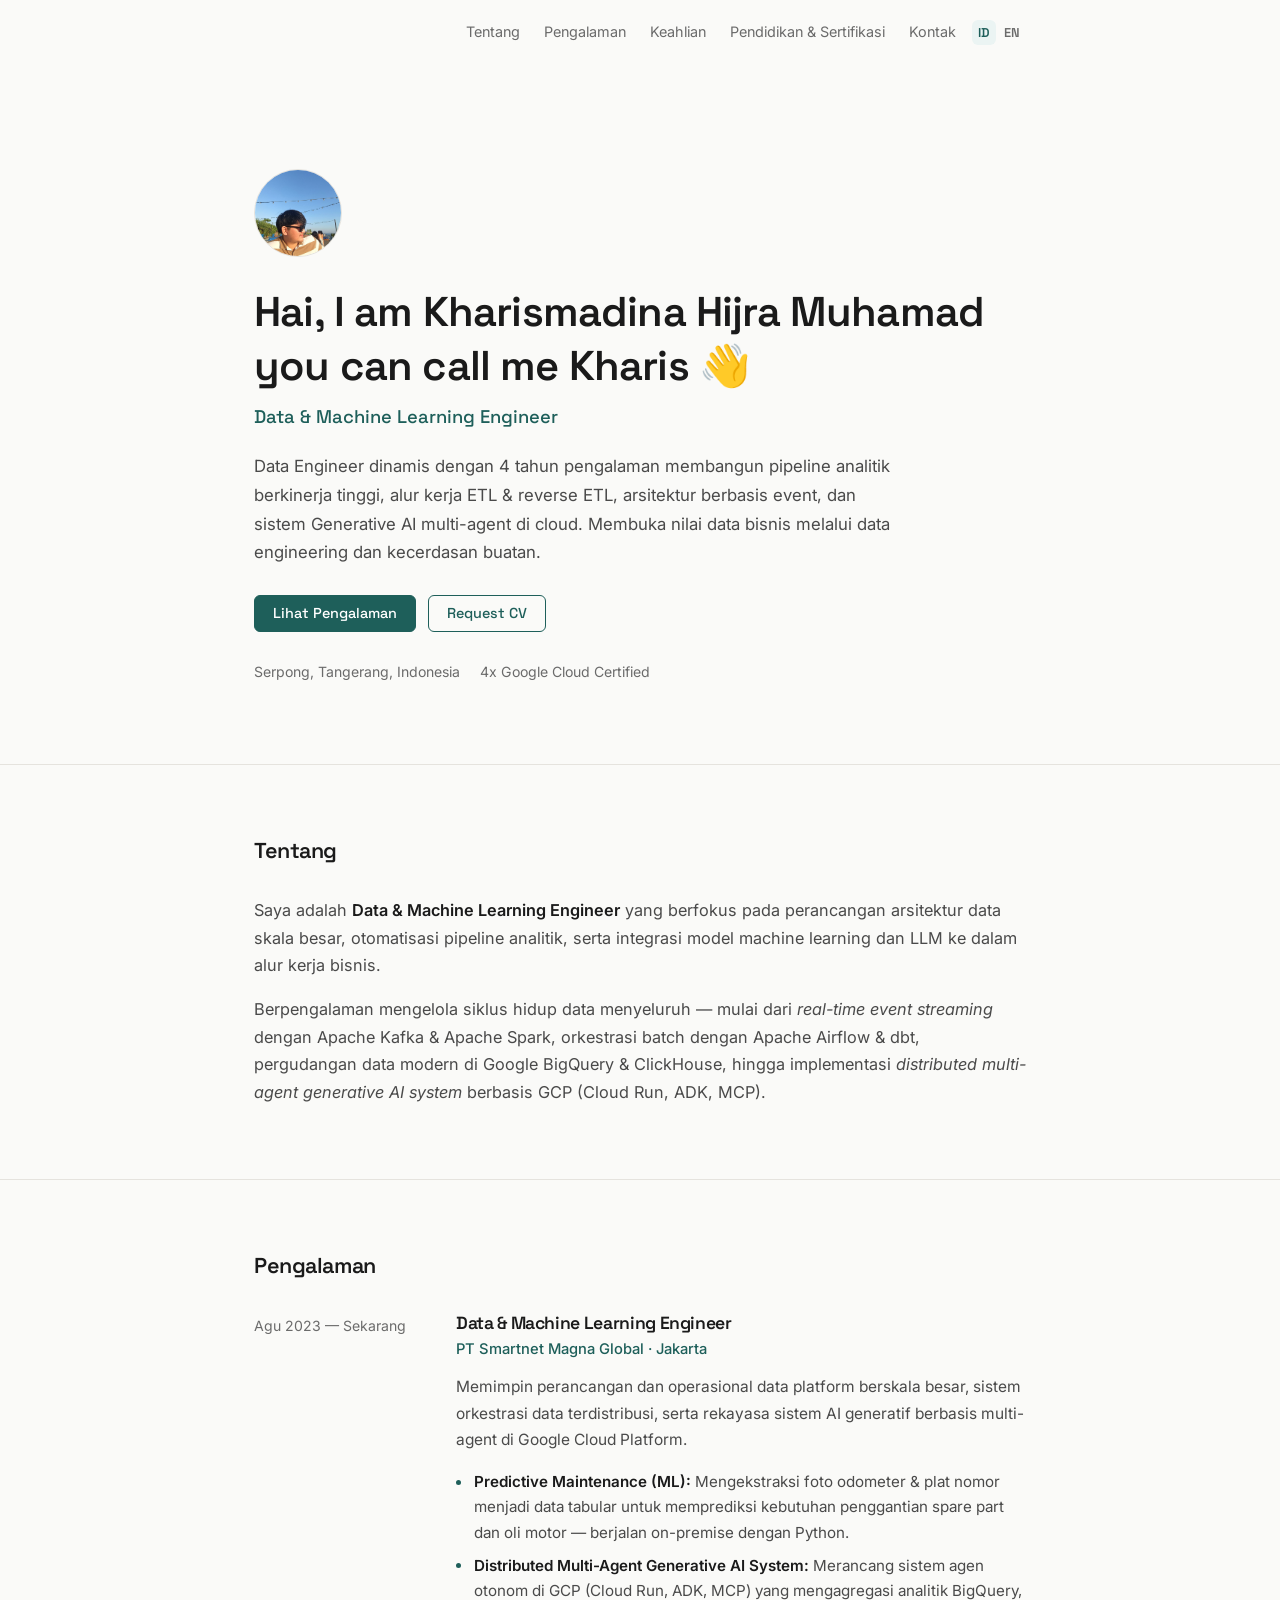
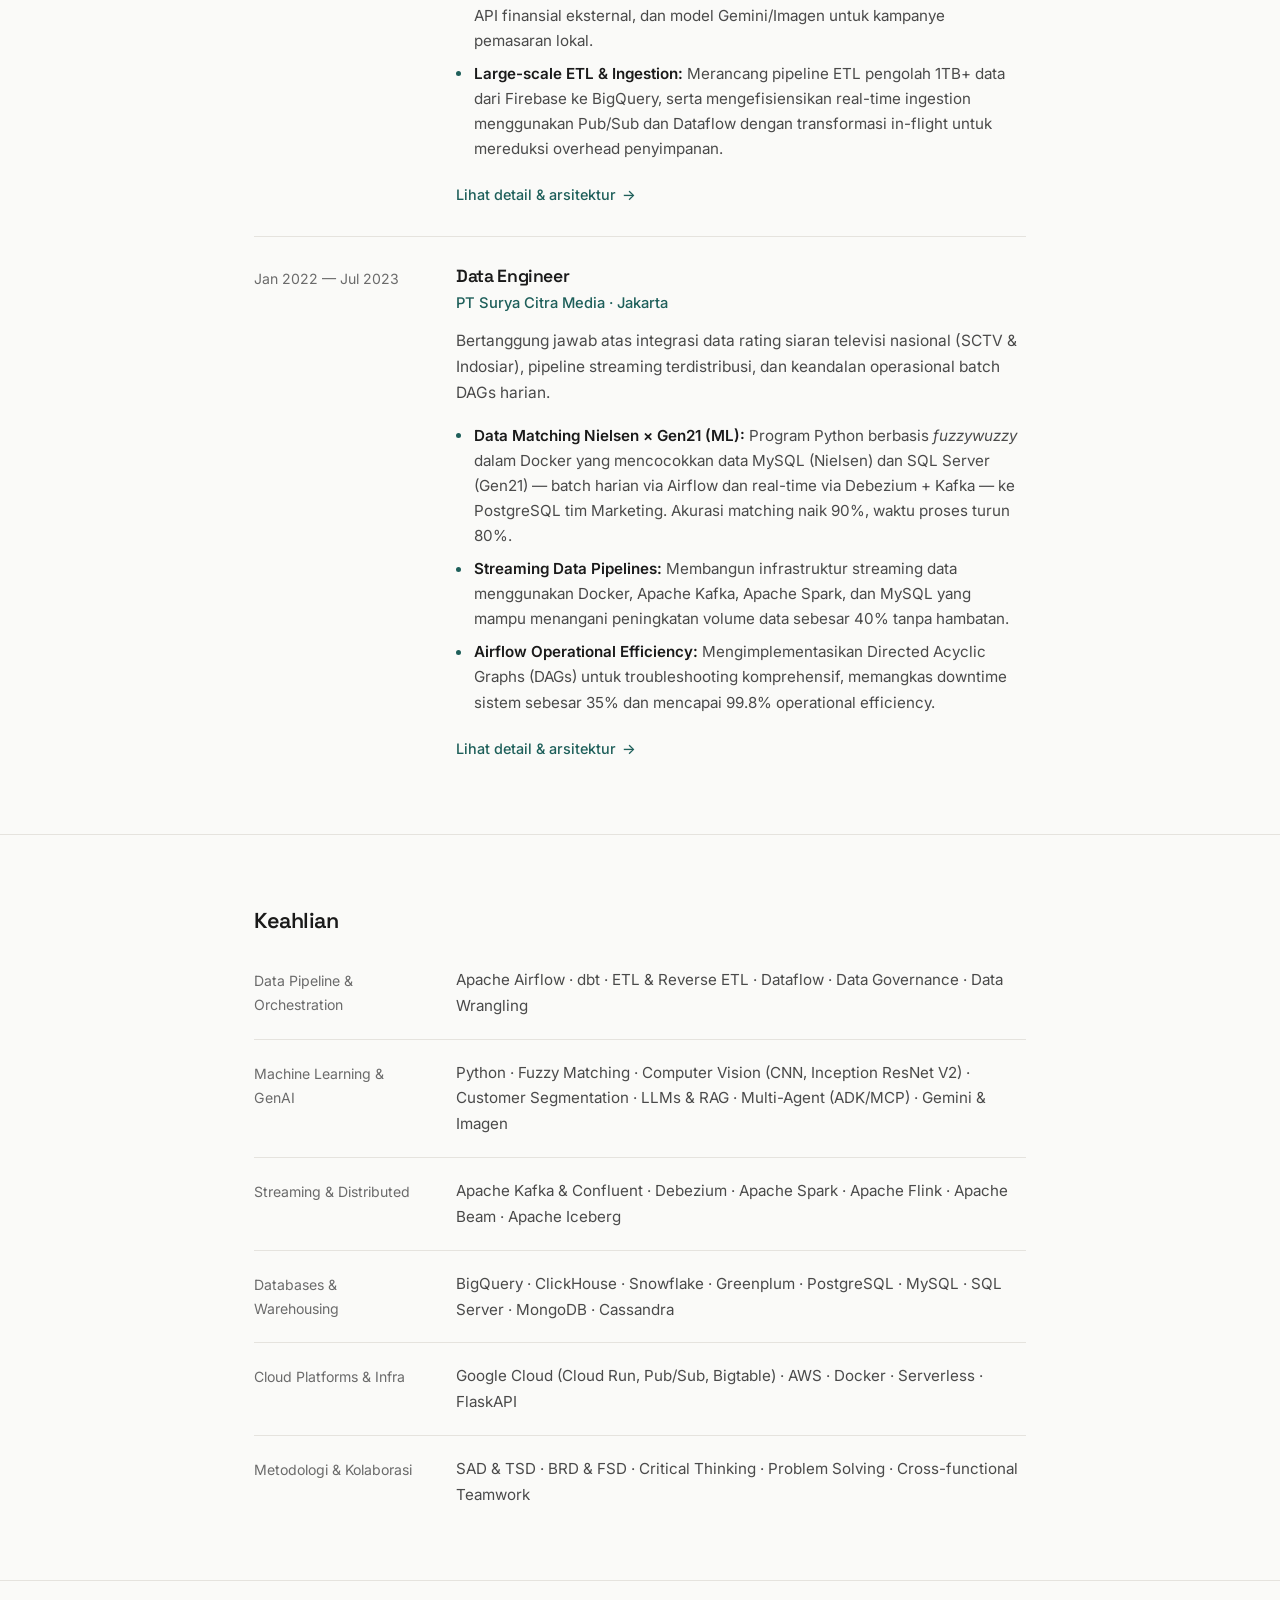
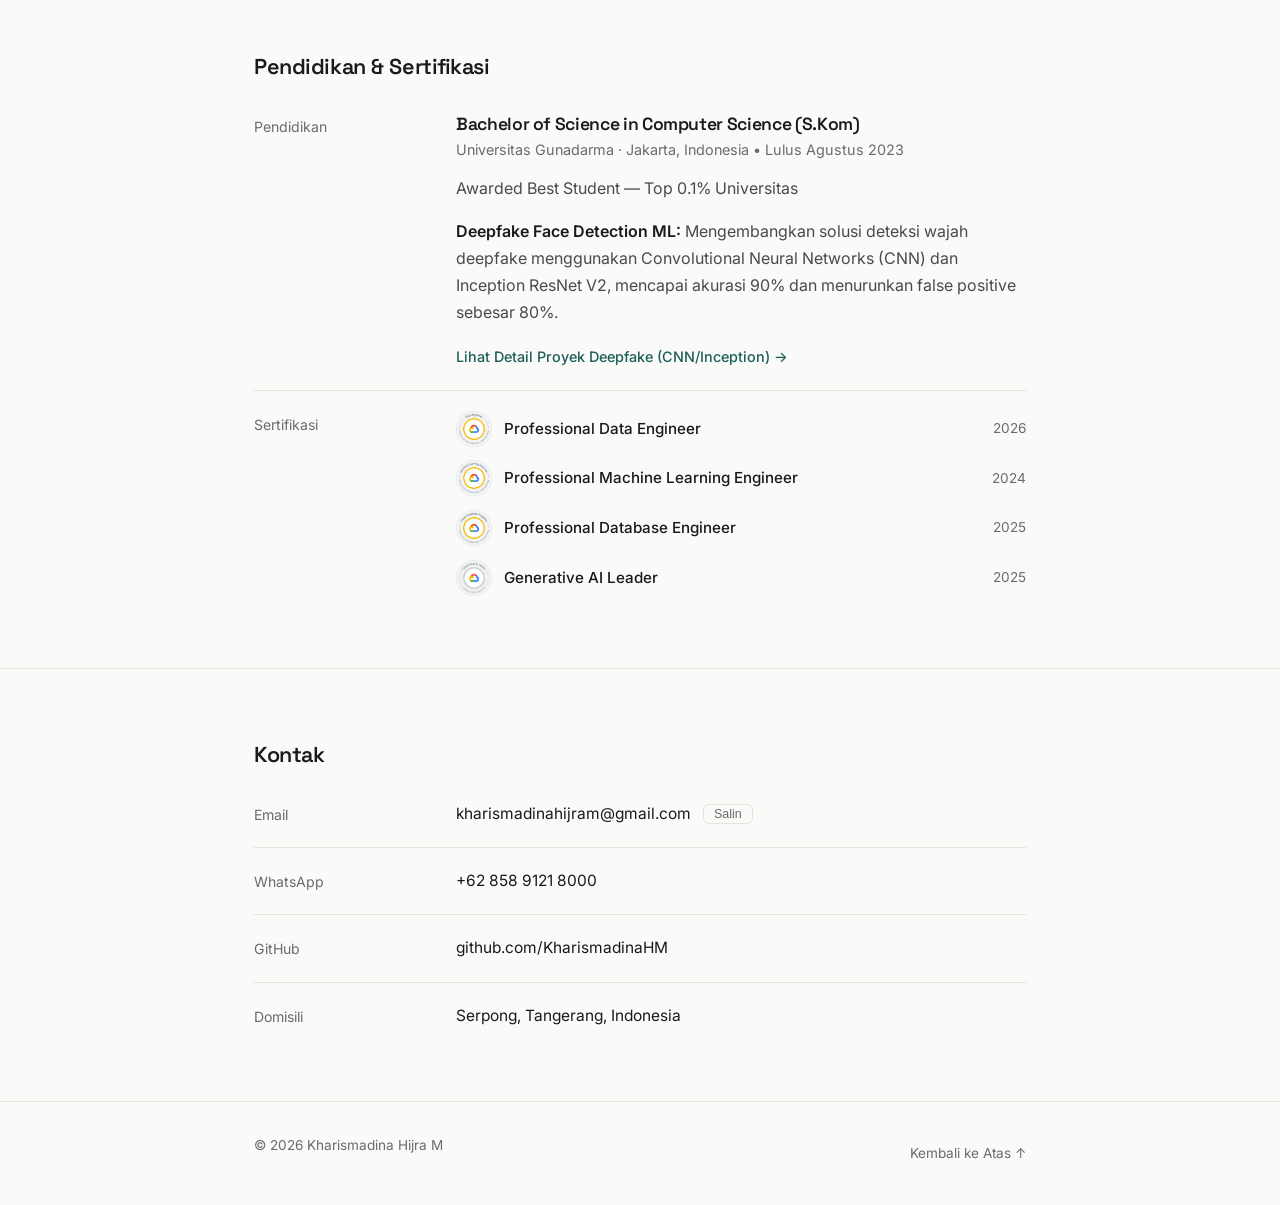
==== commit 29f751de: "style: hapus brand "Kharis" dari navbar Co-Authored-By: Claude Opus 5.5 <noreply@anthropic.com>" ====
--- a/index.html
+++ b/index.html
@@ -21,8 +21,6 @@
 
   <header class="header">
     <div class="container nav-wrapper">
-      <a href="#hero" class="nav-brand" id="navBrand">Kharis</a>
-
       <nav class="nav-menu" id="navMenu" aria-label="Main Navigation">
         <a href="#about" class="nav-link" data-i18n="nav_about">Tentang</a>
         <a href="#experience" class="nav-link" data-i18n="nav_experience">Pengalaman</a>
--- a/css/style.css
+++ b/css/style.css
@@ -130,12 +130,6 @@
   align-items: center;
   justify-content: space-between;
   gap: 1rem;
-}
-
-.nav-brand {
-  font-family: var(--font-heading);
-  font-weight: 600;
-  color: var(--text-primary);
 }
 
 .nav-menu {
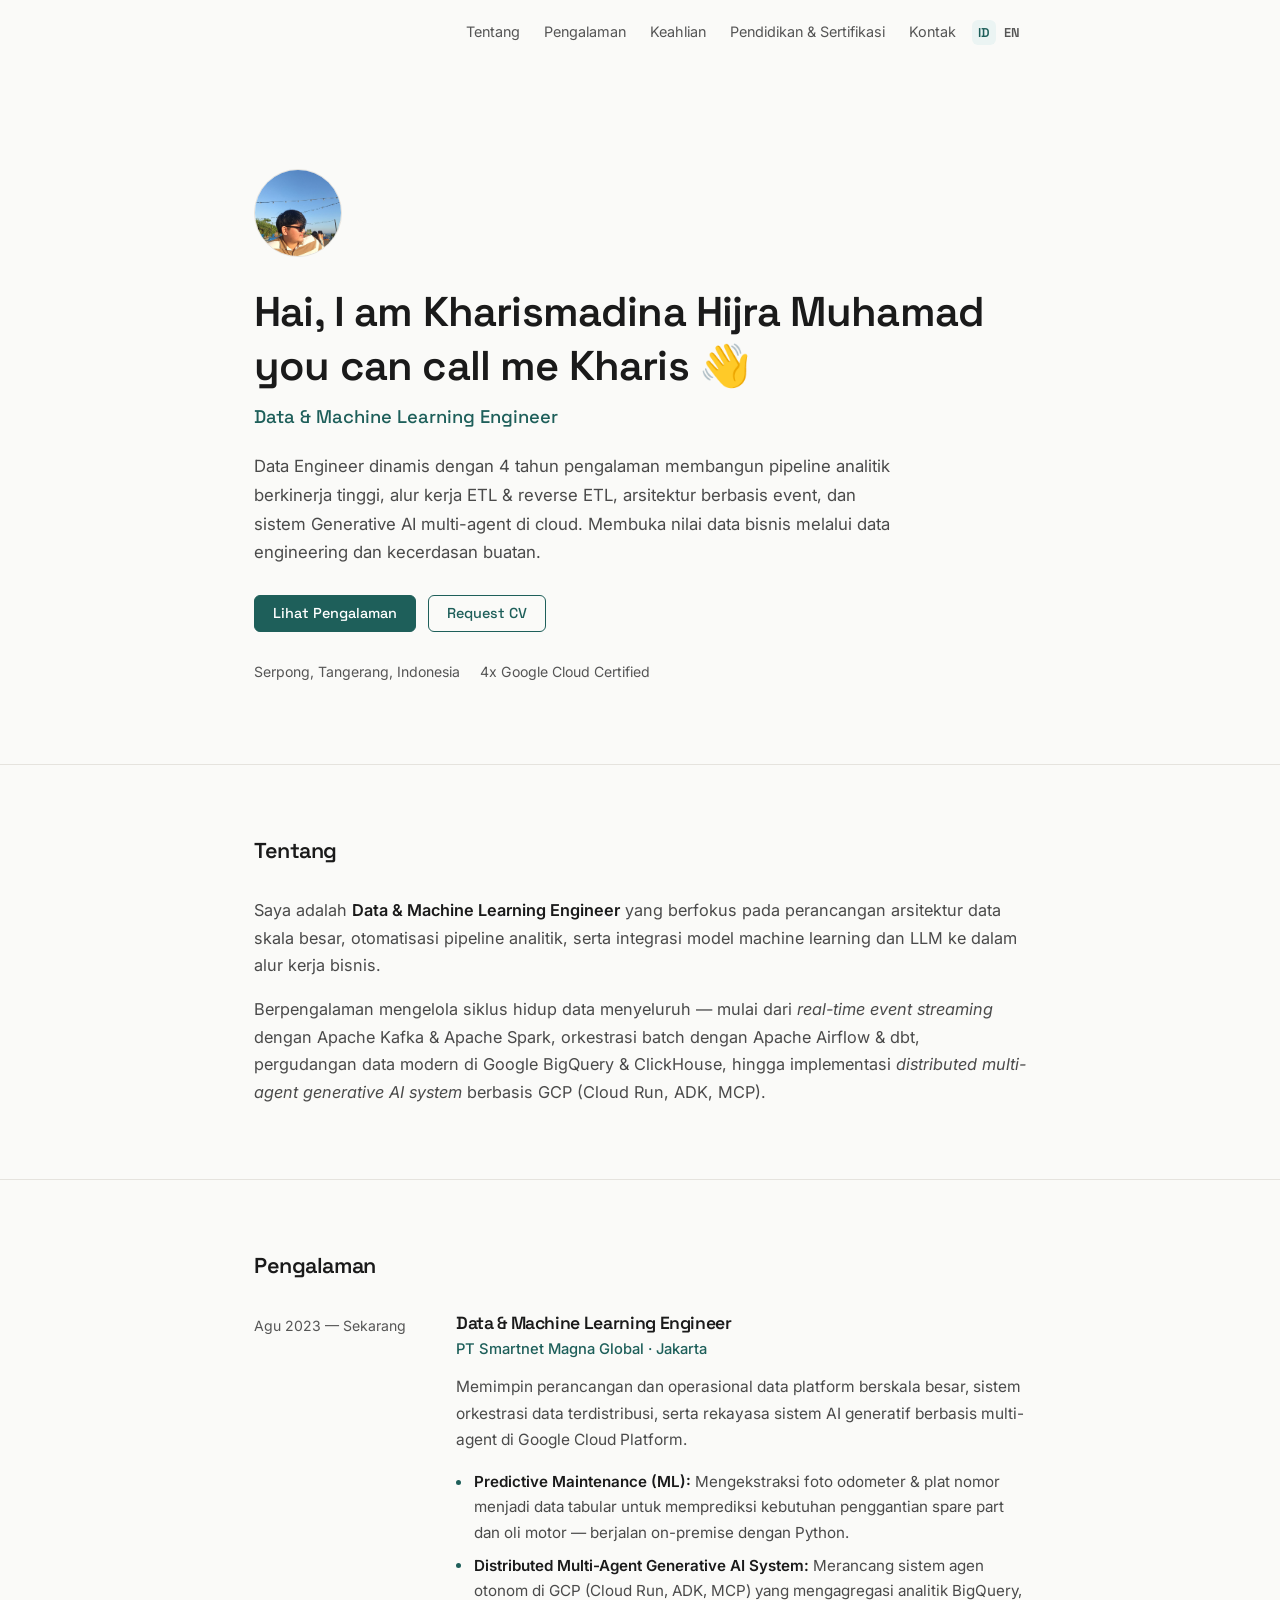
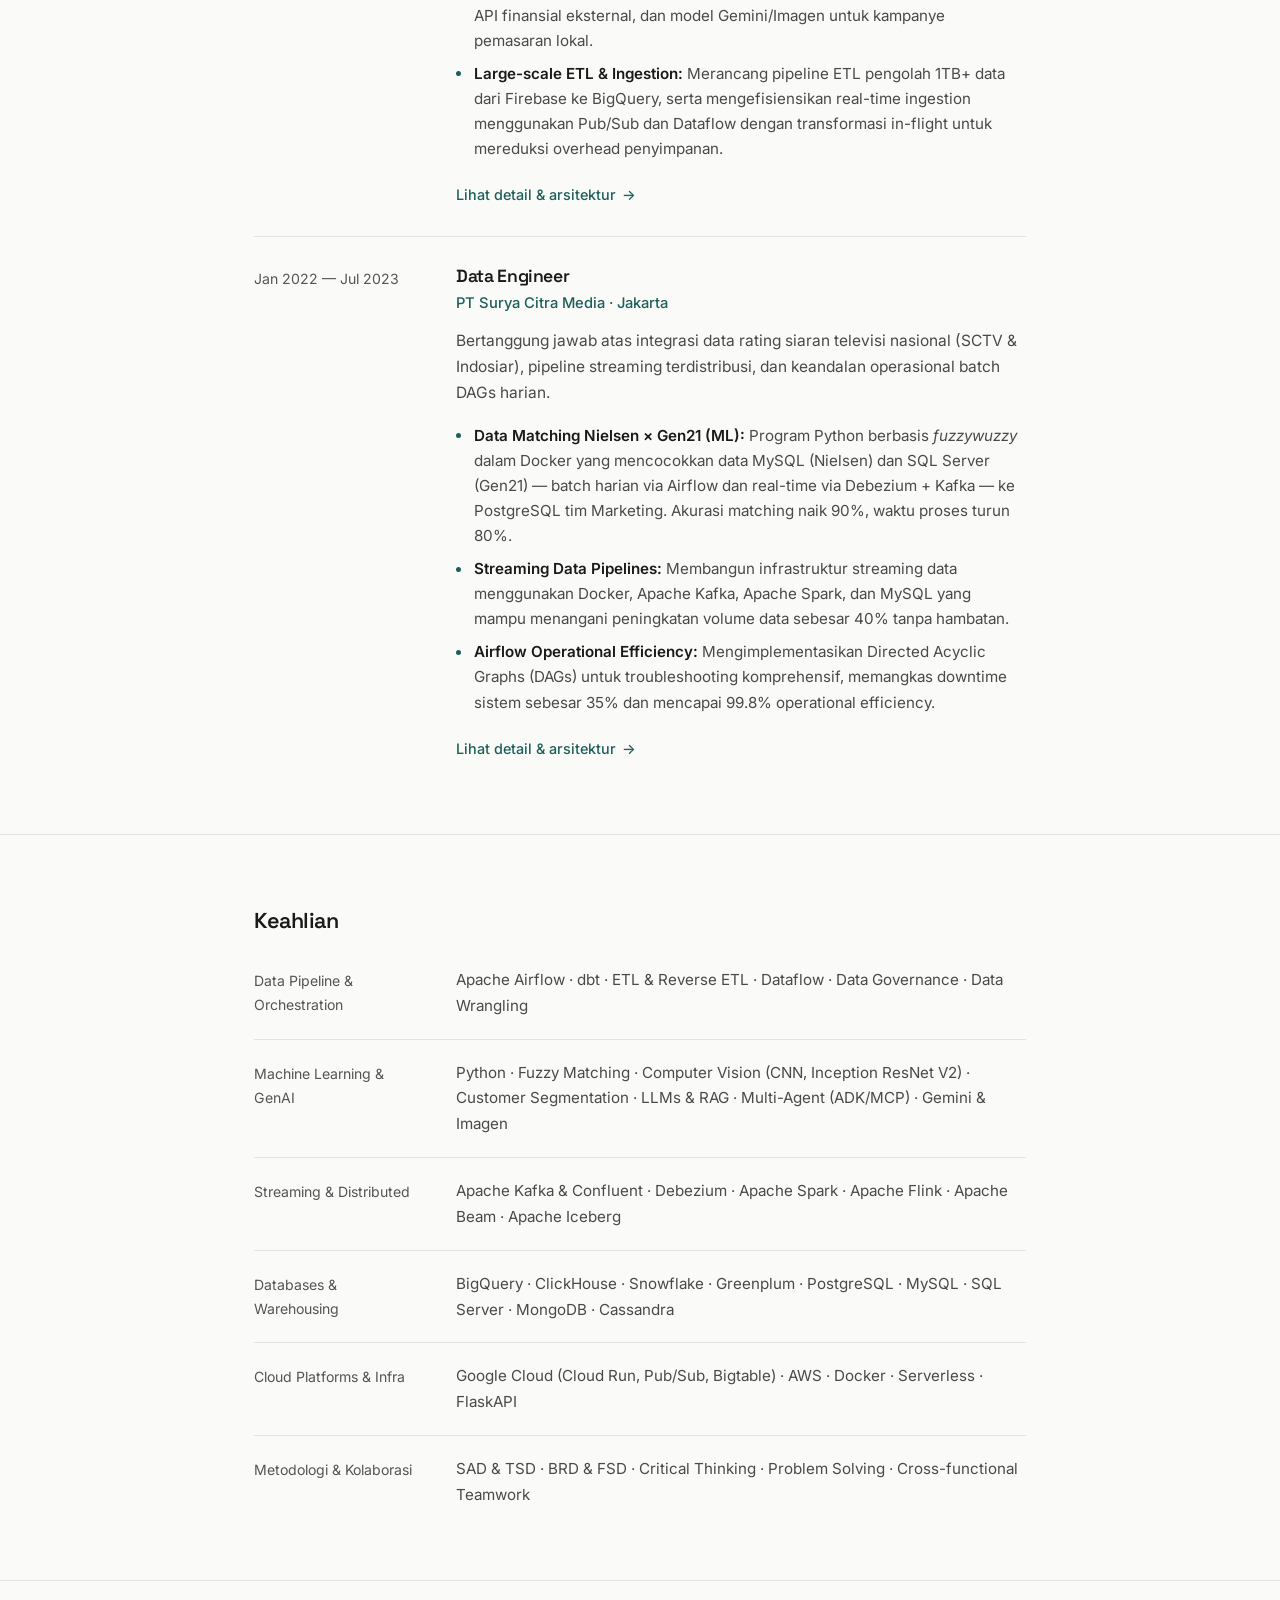
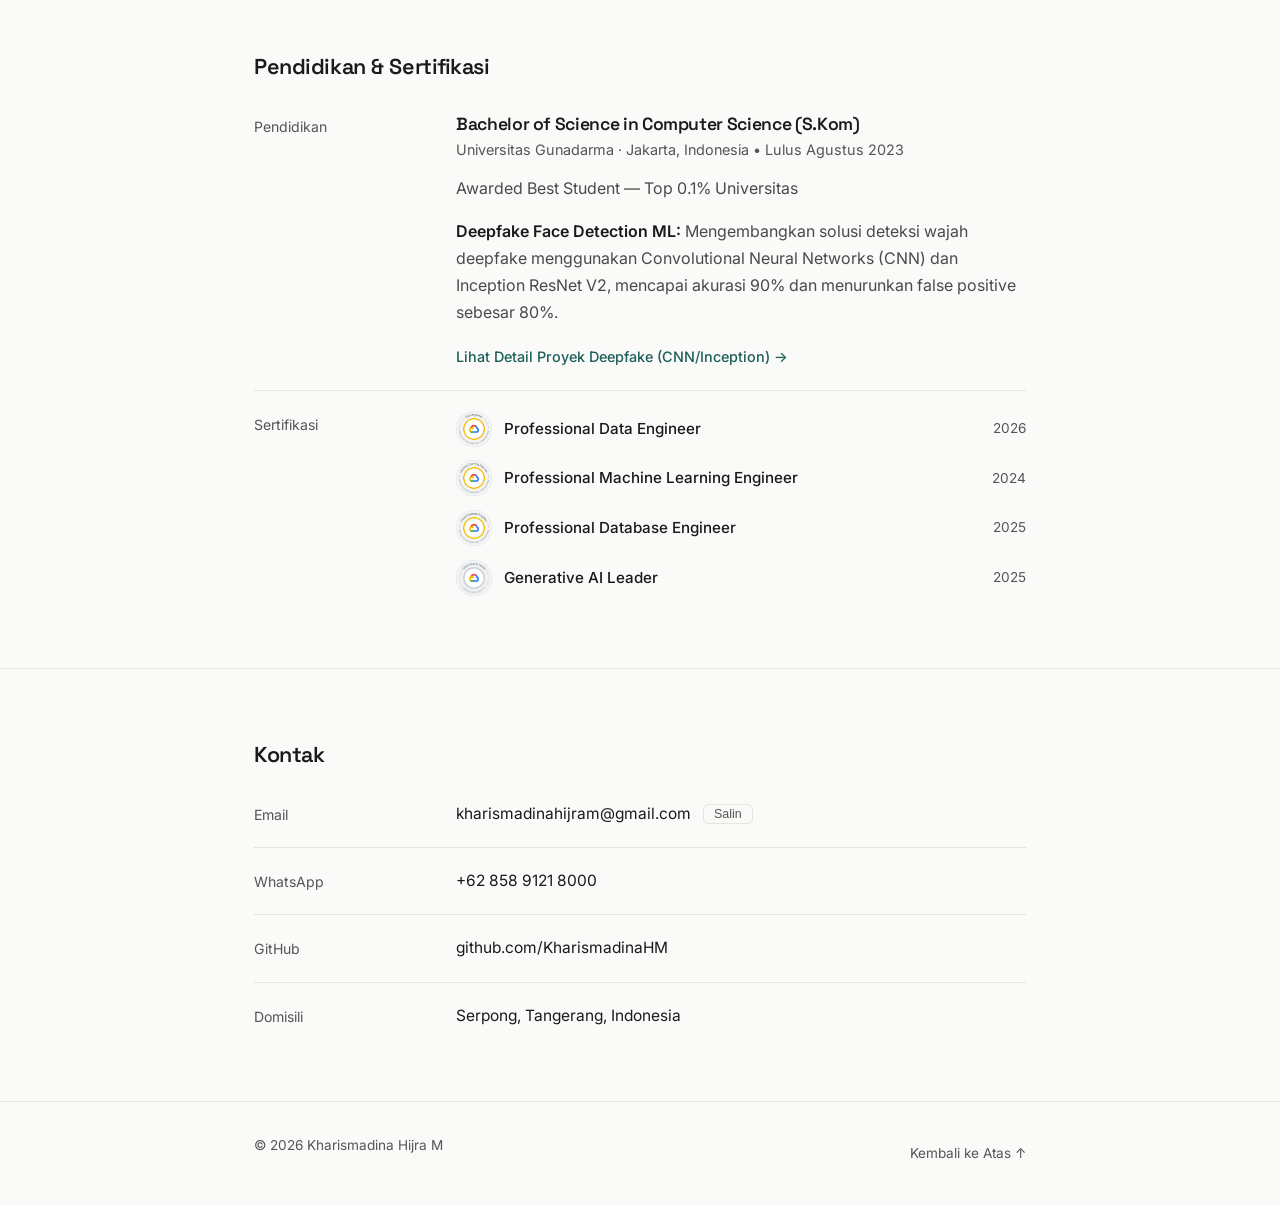
==== commit 2fed372e: "feat: redesign Smartnet use cases to accordion layout and consolidate Firebase Analytics Phase 1-3 -" ====
--- a/index.html
+++ b/index.html
@@ -15,7 +15,7 @@
   <link rel="preconnect" href="https://fonts.gstatic.com" crossorigin>
   <link href="https://fonts.googleapis.com/css2?family=Inter:wght@400;500;600&family=Space+Grotesk:wght@500;600&display=swap" rel="stylesheet">
 
-  <link rel="stylesheet" href="css/style.css">
+  <link rel="stylesheet" href="css/style.css?v=20261106_v2">
 </head>
 <body>
 
@@ -265,7 +265,7 @@
     </div>
   </footer>
 
-  <script src="js/translations.js"></script>
-  <script src="js/main.js"></script>
+  <script src="js/translations.js?v=20261106_v2"></script>
+  <script src="js/main.js?v=20261106_v2"></script>
 </body>
 </html>
--- a/css/style.css
+++ b/css/style.css
@@ -7,9 +7,10 @@
 :root {
   --bg: #FAFAF8;
   --bg-subtle: #F3F1EC;
+  --bg-card: #FFFFFF;
   --text-primary: #1A1A1A;
   --text-secondary: #4A4A4A;
-  --text-muted: #6B6B6B;
+  --text-muted: #555555;
 
   --accent: #1E5F5A;
   --accent-hover: #154541;
@@ -674,8 +675,9 @@
 }
 
 .diagram-preview-img {
+  display: block;
   width: 100%;
-  max-height: 420px;
+  max-height: 480px;
   object-fit: contain;
   margin: 0 auto;
 }
@@ -898,6 +900,422 @@
   border-left: 2px solid var(--accent);
   font-size: 0.93rem;
   color: var(--text-secondary);
+}
+
+.flow-section {
+  margin-top: 1.5rem;
+}
+
+.flow-section:first-child {
+  margin-top: 0.5rem;
+}
+
+.flow-section-heading {
+  font-size: 1rem;
+  font-weight: 600;
+  color: var(--text-primary);
+  margin-bottom: 0.6rem;
+  display: flex;
+  align-items: center;
+  gap: 8px;
+}
+
+.flow-meta-grid {
+  display: grid;
+  grid-template-columns: repeat(auto-fit, minmax(180px, 1fr));
+  gap: 0.75rem;
+  margin: 1rem 0 1.5rem;
+}
+
+.flow-meta-box {
+  background: var(--bg-subtle);
+  border: 1px solid var(--border);
+  border-radius: var(--radius);
+  padding: 0.75rem 0.9rem;
+}
+
+.flow-meta-label {
+  font-size: 0.72rem;
+  font-weight: 600;
+  text-transform: uppercase;
+  letter-spacing: 0.05em;
+  color: var(--text-muted);
+  margin-bottom: 0.25rem;
+}
+
+.flow-meta-value {
+  font-size: 0.92rem;
+  font-weight: 600;
+  color: var(--text-primary);
+}
+
+.flow-meta-desc {
+  font-size: 0.8rem;
+  color: var(--text-secondary);
+  margin-top: 0.2rem;
+}
+
+.flow-table-responsive {
+  overflow-x: auto;
+  -webkit-overflow-scrolling: touch;
+  margin: 0.75rem 0 1.25rem;
+  border: 1px solid var(--border);
+  border-radius: var(--radius);
+  background: var(--bg-card);
+}
+
+.flow-table {
+  width: 100%;
+  min-width: 580px;
+  border-collapse: collapse;
+  font-size: 0.88rem;
+  text-align: left;
+}
+
+.flow-table th {
+  background: var(--bg-subtle);
+  border-bottom: 1px solid var(--border);
+  padding: 10px 14px;
+  font-weight: 600;
+  color: var(--text-primary);
+  white-space: nowrap;
+}
+
+.flow-table td {
+  border-bottom: 1px solid var(--border);
+  padding: 10px 14px;
+  color: var(--text-secondary);
+  vertical-align: top;
+}
+
+.flow-table tr:last-child td {
+  border-bottom: none;
+}
+
+.flow-badge {
+  display: inline-block;
+  font-size: 0.75rem;
+  font-weight: 600;
+  padding: 2px 8px;
+  border-radius: 4px;
+  background-color: var(--bg-subtle);
+  color: var(--text-primary);
+}
+
+.flow-badge-accent {
+  background-color: var(--accent-light);
+  color: var(--accent);
+}
+
+/* --- Use Case Accordion List --- */
+.usecase-accordion-container {
+  margin-top: 1.5rem;
+  display: flex;
+  flex-direction: column;
+  gap: 1.25rem;
+}
+
+.usecase-accordion-toolbar {
+  display: flex;
+  align-items: center;
+  justify-content: space-between;
+  flex-wrap: wrap;
+  gap: 0.75rem;
+  padding: 0.85rem 1.15rem;
+  background: var(--bg-subtle);
+  border: 1px solid var(--border);
+  border-radius: var(--radius);
+  margin-bottom: 0.25rem;
+}
+
+.usecase-count-info {
+  display: flex;
+  align-items: center;
+  gap: 0.6rem;
+  font-size: 0.88rem;
+  font-weight: 500;
+  color: var(--text-secondary);
+}
+
+.usecase-count-pill {
+  display: inline-flex;
+  align-items: center;
+  padding: 3px 9px;
+  background-color: var(--accent-light);
+  color: var(--accent);
+  font-size: 0.75rem;
+  font-weight: 600;
+  border-radius: 999px;
+}
+
+.usecase-toolbar-actions {
+  display: flex;
+  align-items: center;
+  gap: 0.5rem;
+}
+
+.usecase-action-btn {
+  display: inline-flex;
+  align-items: center;
+  gap: 5px;
+  padding: 5px 12px;
+  font-size: 0.8rem;
+  font-weight: 500;
+  font-family: inherit;
+  color: var(--text-secondary);
+  background: var(--bg-card);
+  border: 1px solid var(--border);
+  border-radius: 6px;
+  cursor: pointer;
+  transition: all 0.2s ease;
+}
+
+.usecase-action-btn:hover {
+  color: var(--text-primary);
+  border-color: var(--accent);
+  background: var(--bg-subtle);
+}
+
+.usecase-accordion-item {
+  border: 1px solid var(--border);
+  border-radius: var(--radius);
+  background: var(--bg-card);
+  overflow: hidden;
+  transition: border-color 0.2s ease, box-shadow 0.2s ease;
+}
+
+.usecase-accordion-item.is-open {
+  border-color: #B5B2AA;
+  box-shadow: 0 4px 18px rgba(0, 0, 0, 0.04);
+}
+
+.usecase-accordion-header {
+  width: 100%;
+  text-align: left;
+  background: none;
+  border: none;
+  padding: 1.25rem 1.5rem;
+  cursor: pointer;
+  display: flex;
+  align-items: flex-start;
+  justify-content: space-between;
+  gap: 1.25rem;
+  color: inherit;
+  font-family: inherit;
+  transition: background-color 0.2s ease;
+  user-select: none;
+}
+
+.usecase-accordion-header * {
+  pointer-events: none;
+}
+
+.usecase-accordion-header:hover {
+  background-color: var(--bg-subtle);
+}
+
+.usecase-header-left {
+  display: flex;
+  flex-direction: column;
+  gap: 0.35rem;
+  flex: 1;
+}
+
+.usecase-badge-row {
+  display: flex;
+  align-items: center;
+  gap: 0.5rem;
+  margin-bottom: 0.15rem;
+}
+
+.usecase-accordion-title {
+  font-size: 1.15rem;
+  font-weight: 600;
+  color: var(--text-primary);
+  margin: 0;
+  line-height: 1.4;
+}
+
+.usecase-accordion-summary {
+  font-size: 0.88rem;
+  color: var(--text-secondary);
+  margin: 0;
+  line-height: 1.5;
+}
+
+.usecase-header-right {
+  display: flex;
+  align-items: center;
+  gap: 0.75rem;
+  padding-top: 0.25rem;
+  flex-shrink: 0;
+}
+
+.usecase-status-hint {
+  font-size: 0.75rem;
+  font-weight: 500;
+  color: var(--text-muted);
+}
+
+.usecase-chevron {
+  width: 32px;
+  height: 32px;
+  border-radius: 50%;
+  display: flex;
+  align-items: center;
+  justify-content: center;
+  background: var(--bg-subtle);
+  border: 1px solid var(--border);
+  color: var(--text-secondary);
+  transition: transform 0.25s cubic-bezier(0.4, 0, 0.2, 1), background-color 0.2s ease, color 0.2s ease, border-color 0.2s ease;
+  flex-shrink: 0;
+}
+
+.usecase-accordion-item.is-open .usecase-chevron {
+  transform: rotate(180deg);
+  background-color: var(--accent);
+  border-color: var(--accent);
+  color: #FFFFFF;
+}
+
+.usecase-accordion-body {
+  display: none;
+}
+
+.usecase-accordion-item.is-open .usecase-accordion-body {
+  display: block;
+  animation: accordionFadeIn 0.25s ease-out;
+}
+
+@keyframes accordionFadeIn {
+  from {
+    opacity: 0;
+    transform: translateY(-6px);
+  }
+  to {
+    opacity: 1;
+    transform: translateY(0);
+  }
+}
+
+.usecase-accordion-body-inner {
+  overflow: hidden;
+  padding: 0.85rem 1.5rem 2.25rem;
+  border-top: 1px solid var(--border);
+}
+
+.phase-subcard {
+  background: var(--bg-subtle);
+  border: 1px solid var(--border);
+  border-radius: var(--radius);
+  padding: 1.15rem;
+  margin-top: 1.25rem;
+}
+
+.phase-subcard-header {
+  display: flex;
+  align-items: center;
+  justify-content: space-between;
+  gap: 0.75rem;
+  flex-wrap: wrap;
+  margin-bottom: 0.85rem;
+}
+
+.phase-subcard-title {
+  font-size: 0.98rem;
+  font-weight: 600;
+  color: var(--text-primary);
+  margin: 0;
+}
+
+/* Phase differentiation badges */
+.phase-badge-pill {
+  display: inline-flex;
+  align-items: center;
+  gap: 0.35rem;
+  padding: 3px 10px;
+  border-radius: 999px;
+  font-size: 0.75rem;
+  font-weight: 600;
+  letter-spacing: 0.02em;
+}
+
+.phase-badge-1 {
+  background-color: #EBF4F3;
+  color: var(--accent);
+  border: 1px solid rgba(30, 95, 90, 0.25);
+}
+
+.phase-badge-3 {
+  background-color: #FDF4E7;
+  color: #92400E;
+  border: 1px solid rgba(146, 64, 14, 0.25);
+}
+
+/* Diagram preview box focus state for accessibility */
+[data-lightbox-src]:focus-visible {
+  outline: 2px solid var(--accent);
+  outline-offset: 3px;
+  border-radius: var(--radius);
+}
+
+/* --- Competency Section Divider --- */
+.competency-section-divider {
+  display: flex;
+  align-items: center;
+  gap: 1rem;
+  margin: 3.5rem 0 2rem;
+}
+
+.competency-divider-line {
+  flex: 1;
+  height: 1px;
+  background-color: var(--border);
+}
+
+.competency-divider-badge {
+  display: inline-flex;
+  align-items: center;
+  gap: 0.5rem;
+  padding: 6px 14px;
+  background: var(--bg-subtle);
+  border: 1px solid var(--border);
+  border-radius: 999px;
+  font-size: 0.8rem;
+  font-weight: 600;
+  color: var(--text-secondary);
+  letter-spacing: 0.02em;
+}
+
+.competency-divider-dot {
+  width: 6px;
+  height: 6px;
+  border-radius: 50%;
+  background-color: var(--accent);
+}
+
+@media (max-width: 1024px) {
+  .flow-meta-grid {
+    grid-template-columns: repeat(2, 1fr);
+  }
+}
+
+@media (max-width: 640px) {
+  .usecase-accordion-header {
+    padding: 1rem 1.15rem;
+  }
+  .usecase-accordion-body-inner {
+    padding: 0.5rem 1.15rem 1.5rem;
+  }
+  .usecase-status-hint {
+    display: none;
+  }
+  .usecase-accordion-title {
+    font-size: 1.02rem;
+  }
+  .flow-meta-grid {
+    grid-template-columns: 1fr;
+  }
 }
 
 .detail-footer-nav {
